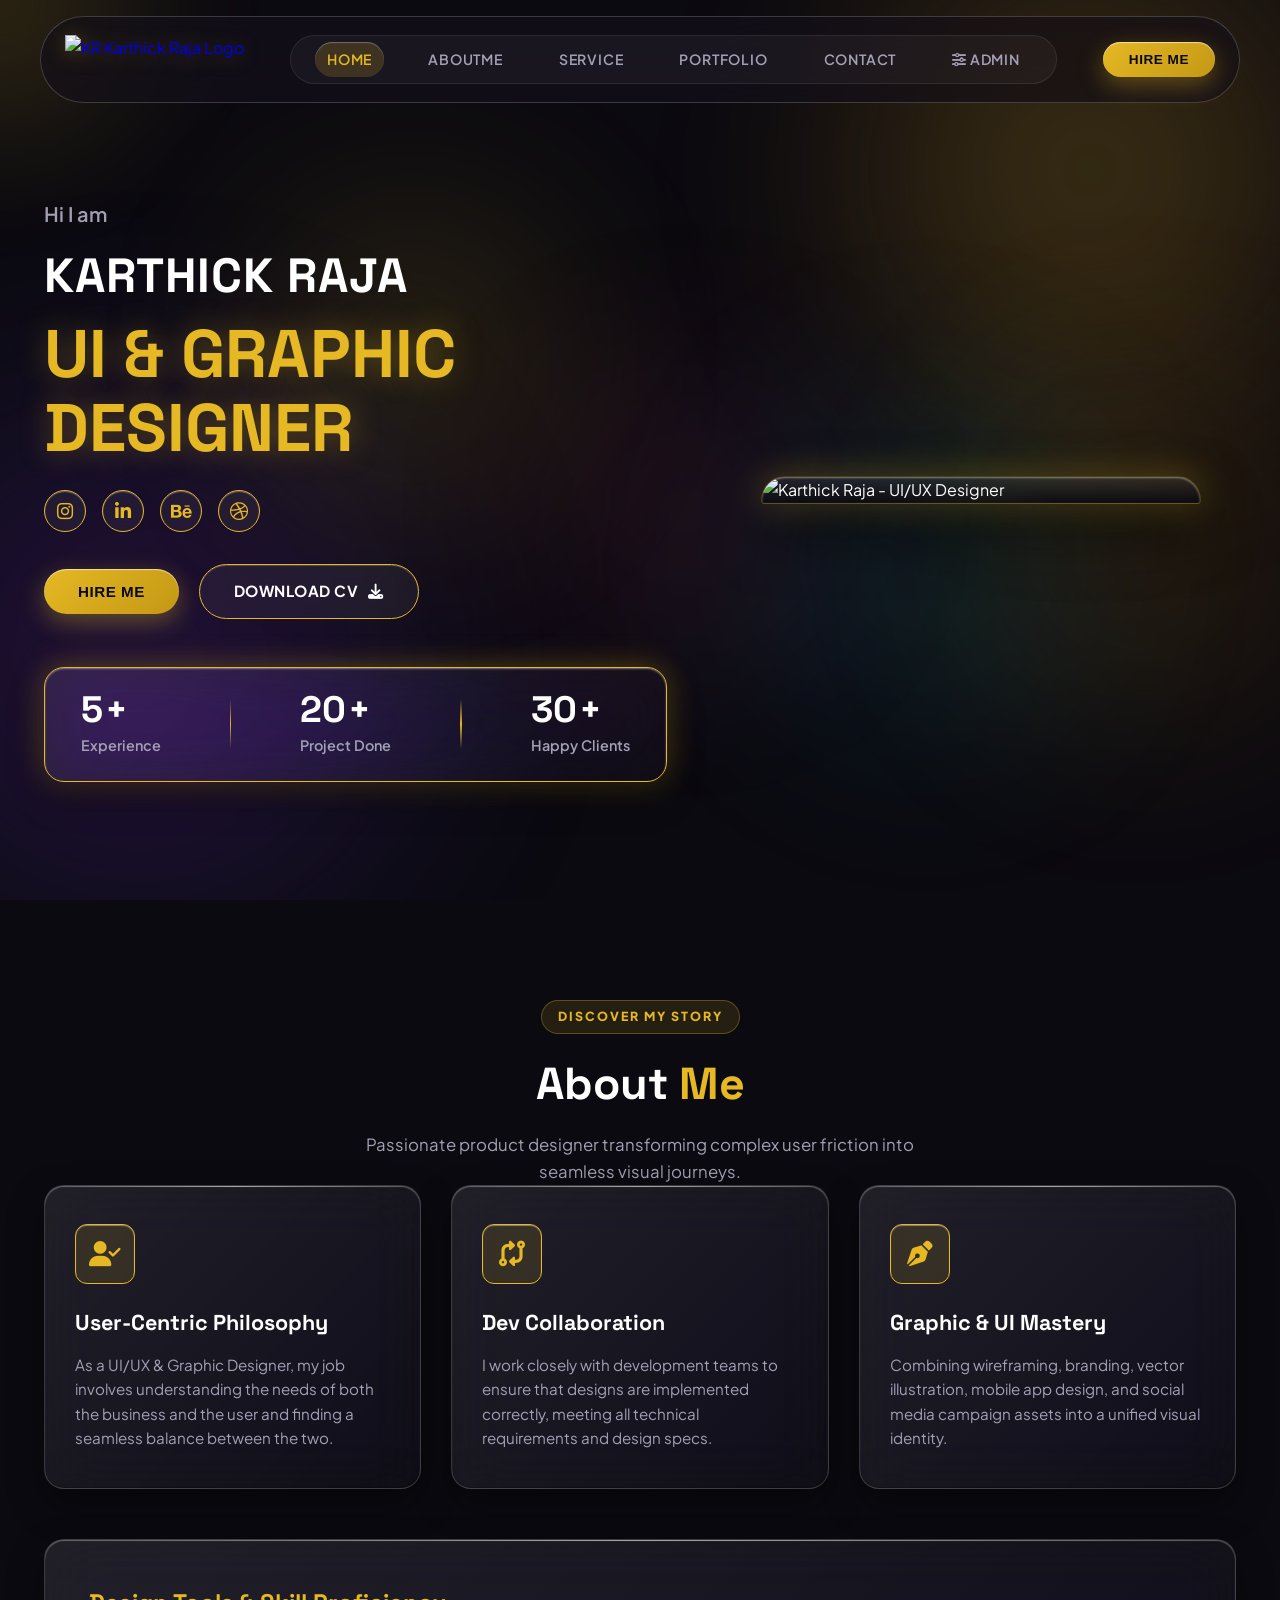
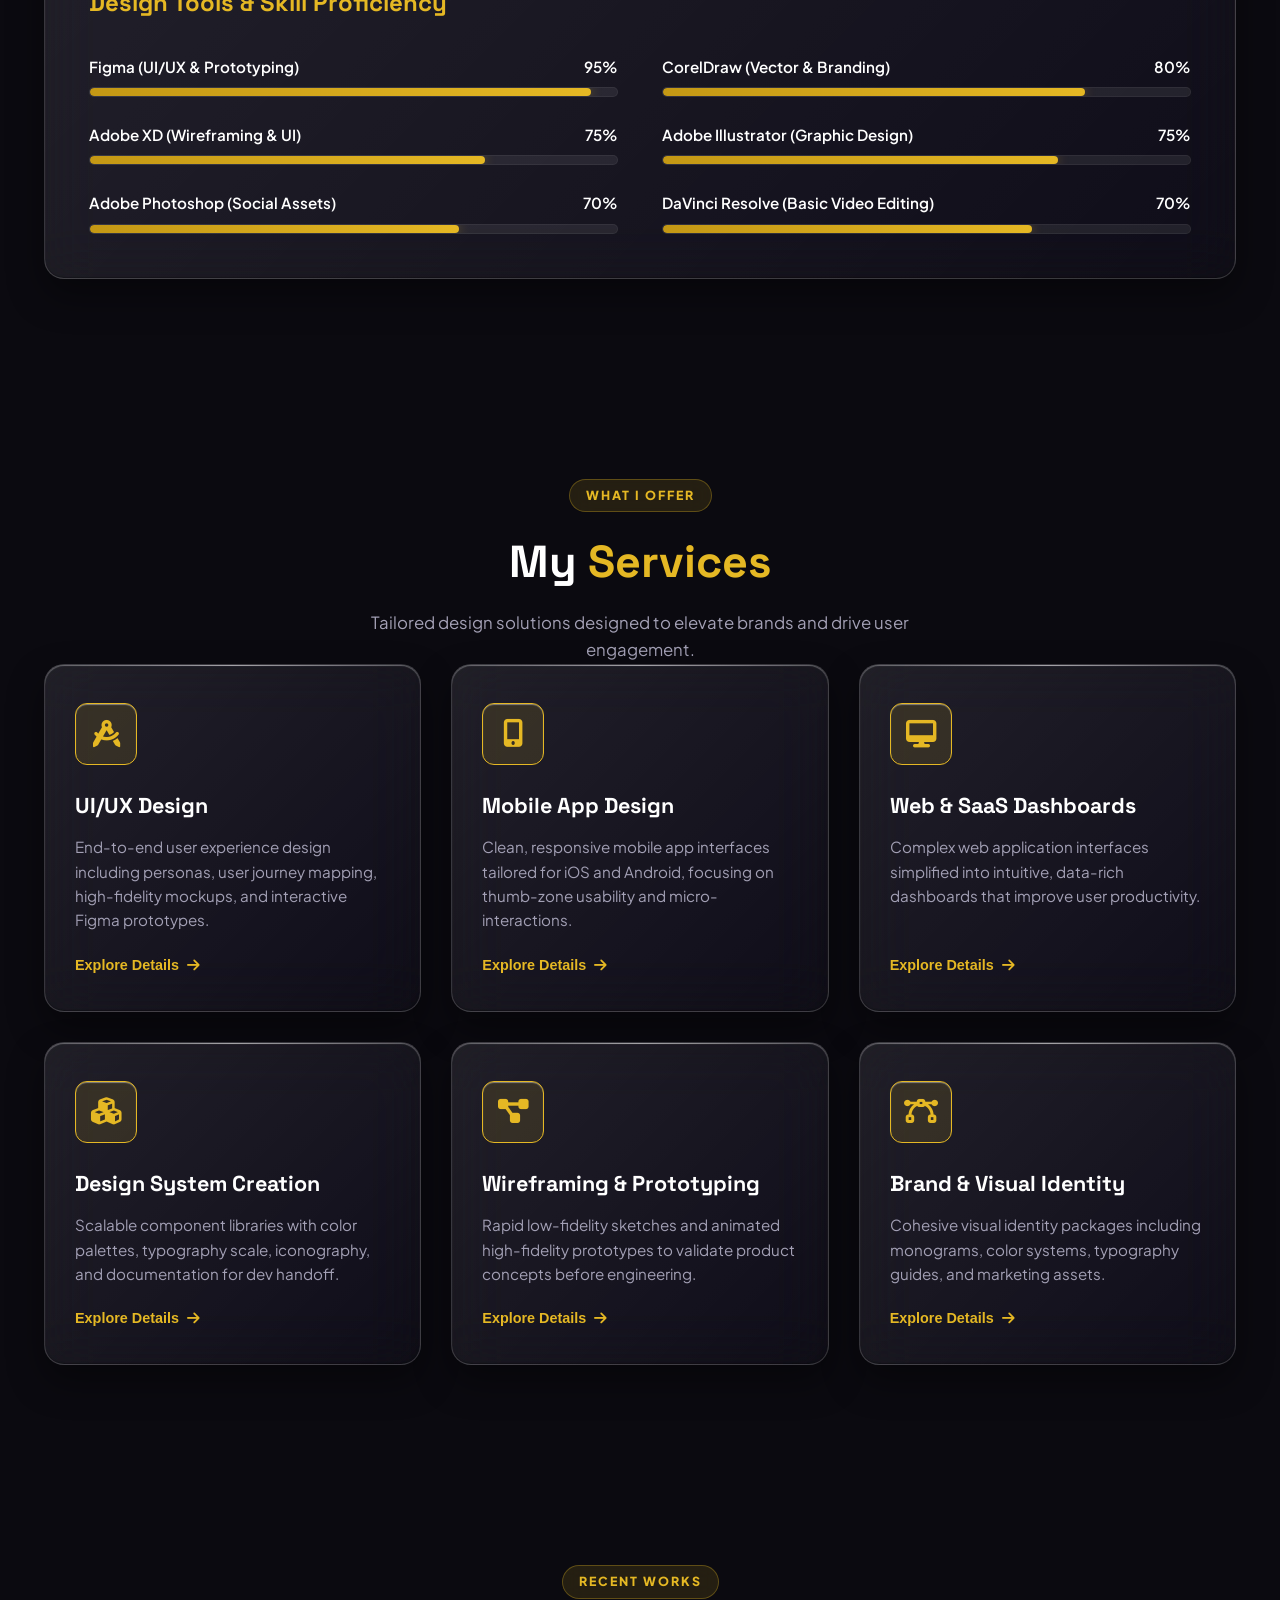
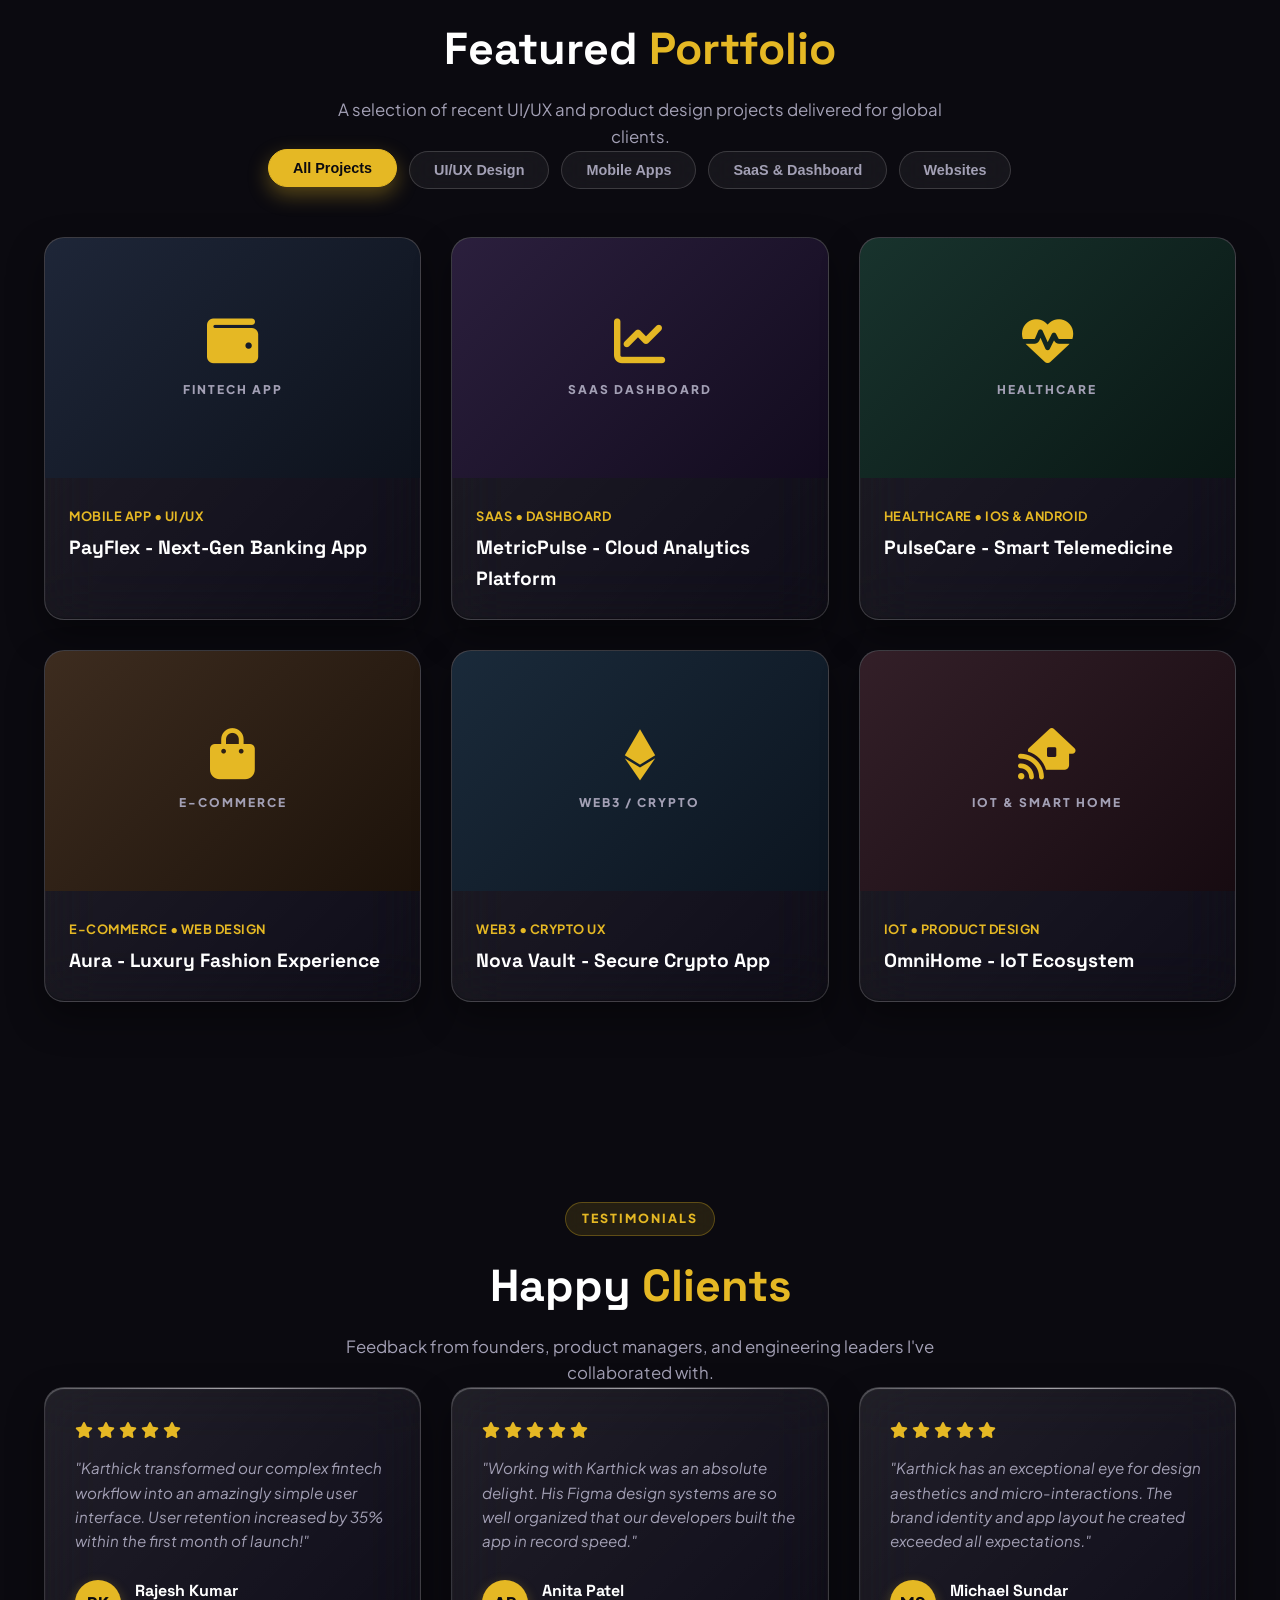
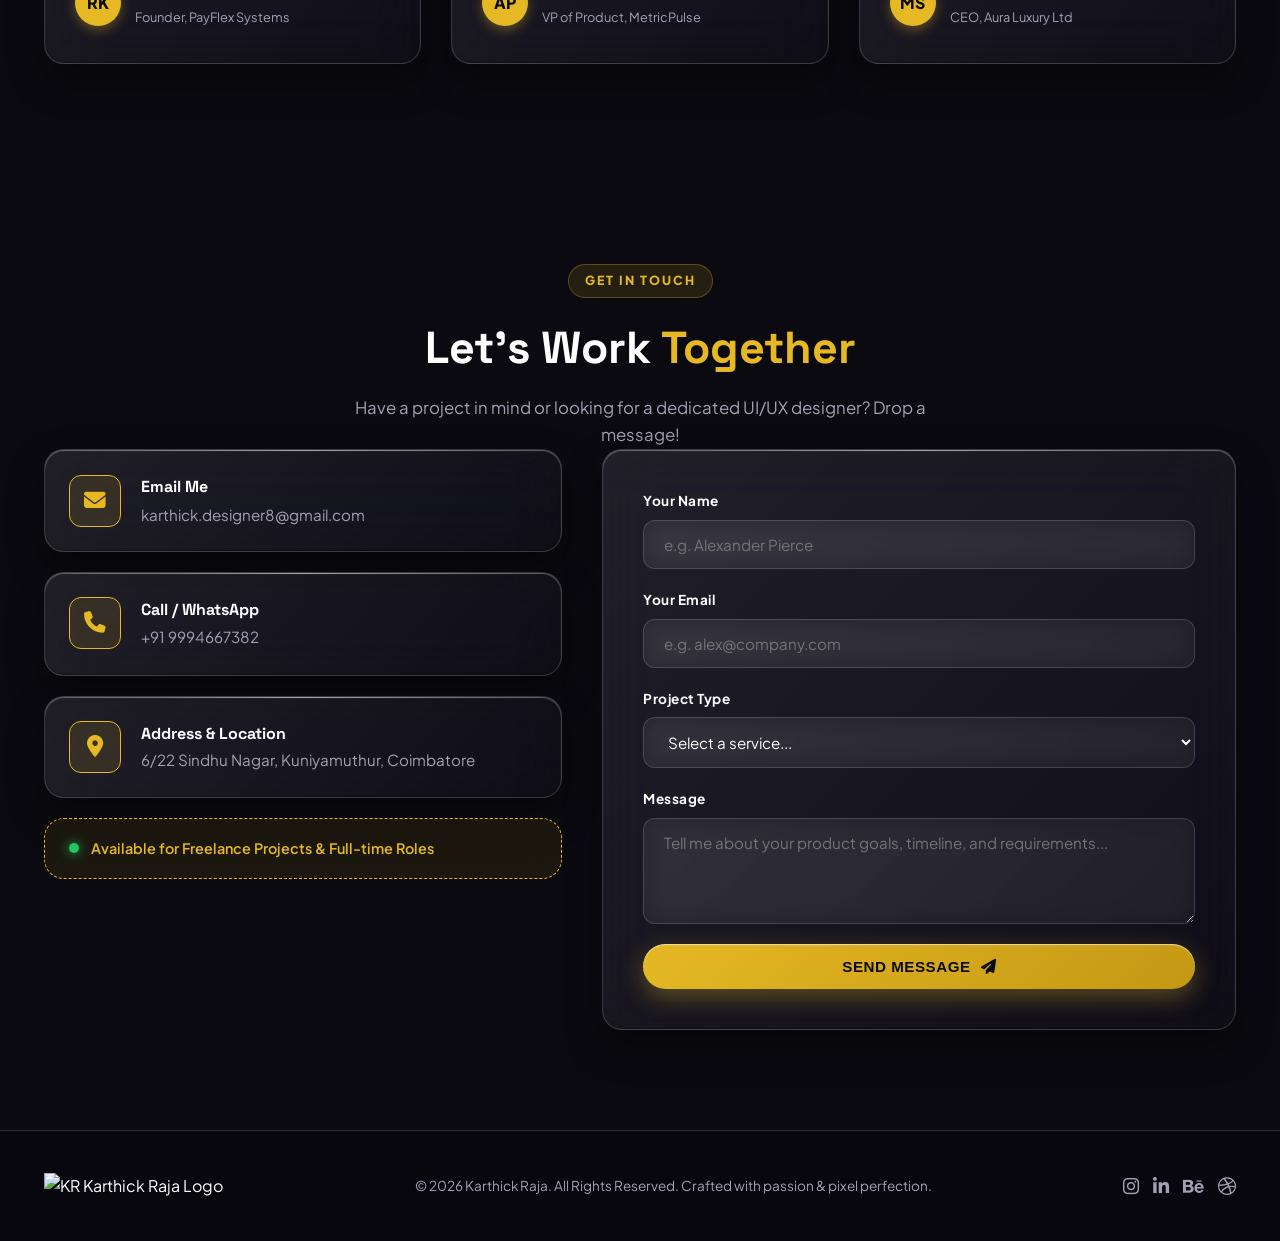
==== index.html @ 5e641eec "Add files via upload" ====
<!DOCTYPE html>
<html lang="en">
<head>
    <meta charset="UTF-8">
    <meta name="viewport" content="width=device-width, initial-scale=1.0">
    <title>Karthick Raja | UI/UX Designer & Product Creator</title>
    <meta name="description" content="Portfolio of Karthick Raja, a professional UI/UX Designer specializing in intuitive web apps, mobile applications, and design systems.">
    <meta name="keywords" content="Karthick Raja, UI/UX Designer, Product Designer, Portfolio, Mobile Apps, Web Design, Figma, User Research">
    
    <!-- Google Fonts -->
    <link rel="preconnect" href="https://fonts.googleapis.com">
    <link rel="preconnect" href="https://fonts.gstatic.com" crossorigin>
    <link href="https://fonts.googleapis.com/css2?family=Plus+Jakarta+Sans:wght@300;400;500;600;700;800&family=Space+Grotesk:wght@500;700&display=swap" rel="stylesheet">
    
    <!-- FontAwesome Icons -->
    <link rel="stylesheet" href="https://cdnjs.cloudflare.com/ajax/libs/font-awesome/6.5.1/css/all.min.css">
    
    <!-- Custom CSS -->
    <link rel="stylesheet" href="styles.css">
</head>
<body>

    <!-- Interactive Fluid Cursor Spotlight Glow -->
    <div class="liquid-cursor-glow" id="cursorGlow"></div>

    <!-- iOS Ultra-Fluid Background Liquid Mesh -->
    <div class="liquid-bg">
        <div class="liquid-blob blob-1"></div>
        <div class="liquid-blob blob-2"></div>
        <div class="liquid-blob blob-3"></div>
        <div class="liquid-blob blob-4"></div>
        <div class="liquid-blob blob-gold"></div>
        <div class="liquid-blob blob-gold-2"></div>
    </div>

    <!-- Header Navigation -->
    <header class="navbar" id="navbar">
        <div class="container nav-container">
            <!-- Brand Logo -->
            <a href="#home" class="brand-logo">
                <img src="assets/logo.png" alt="KR Karthick Raja Logo" class="brand-logo-img">
            </a>

            <!-- Navigation Links -->
            <nav class="nav-menu" id="nav-menu">
                <a href="#home" class="nav-link active">HOME</a>
                <a href="#about" class="nav-link">ABOUTME</a>
                <a href="#services" class="nav-link">SERVICE</a>
                <a href="#portfolio" class="nav-link">PORTFOLIO</a>
                <a href="#contact" class="nav-link">CONTACT</a>
                <a href="admin.html" class="nav-link text-gold"><i class="fa-solid fa-sliders"></i> ADMIN</a>
            </nav>

            <!-- Nav Action CTA -->
            <div class="nav-cta">
                <button class="btn btn-gold btn-header" onclick="openModal('hireModal')">HIRE ME</button>
                <button class="mobile-toggle" id="mobile-toggle" aria-label="Toggle Menu">
                    <i class="fa-solid fa-bars"></i>
                </button>
            </div>
        </div>
    </header>

    <!-- Hero Section -->
    <section class="hero-section" id="home">
        <div class="container hero-container">
            <!-- Hero Left Content -->
            <div class="hero-content">
                <span class="hero-greeting">Hi I am</span>
                <h1 class="hero-title">KARTHICK RAJA</h1>
                <h2 class="hero-subtitle">UI/UX Designer</h2>

                <!-- Social Icons -->
                <div class="social-links">
                    <a href="https://instagram.com" target="_blank" rel="noopener" aria-label="Instagram" class="social-icon">
                        <i class="fa-brands fa-instagram"></i>
                    </a>
                    <a href="https://linkedin.com" target="_blank" rel="noopener" aria-label="LinkedIn" class="social-icon">
                        <i class="fa-brands fa-linkedin-in"></i>
                    </a>
                    <a href="https://www.behance.net/skarthickr672d" target="_blank" rel="noopener" aria-label="Behance" class="social-icon">
                        <i class="fa-brands fa-behance"></i>
                    </a>
                    <a href="https://dribbble.com" target="_blank" rel="noopener" aria-label="Dribbble" class="social-icon">
                        <i class="fa-brands fa-dribbble"></i>
                    </a>
                </div>

                <!-- Hero Action Buttons -->
                <div class="hero-actions">
                    <button class="btn btn-gold" onclick="openModal('hireModal')">HIRE ME</button>
                    <a href="assets/Karthick_Raja_Resume.pdf" download="Karthick_Raja_Resume.pdf" class="btn btn-outline">DOWNLOAD CV <i class="fa-solid fa-download"></i></a>
                </div>

                <!-- Hero Stats Box -->
                <div class="stats-box">
                    <div class="stat-item">
                        <div class="stat-number-wrap">
                            <span class="stat-number" data-target="5">5</span>
                            <span class="stat-plus">+</span>
                        </div>
                        <span class="stat-label">Experience</span>
                    </div>
                    <div class="stat-divider"></div>
                    <div class="stat-item">
                        <div class="stat-number-wrap">
                            <span class="stat-number" data-target="20">20</span>
                            <span class="stat-plus">+</span>
                        </div>
                        <span class="stat-label">Project Done</span>
                    </div>
                    <div class="stat-divider"></div>
                    <div class="stat-item">
                        <div class="stat-number-wrap">
                            <span class="stat-number" data-target="30">30</span>
                            <span class="stat-plus">+</span>
                        </div>
                        <span class="stat-label">Happy Clients</span>
                    </div>
                </div>
            </div>

            <!-- Hero Right Image -->
            <div class="hero-image-wrapper">
                <div class="hero-portrait-card">
                    <div class="portrait-halo"></div>
                    <img src="assets/portrait.png" alt="Karthick Raja - UI/UX Designer" class="hero-portrait-img" id="hero-portrait">
                </div>
            </div>
        </div>
    </section>

    <!-- About Me Section -->
    <section class="section about-section" id="about">
        <div class="container">
            <div class="section-header text-center">
                <span class="section-badge">DISCOVER MY STORY</span>
                <h2 class="section-title">About <span class="text-gold">Me</span></h2>
                <p class="section-desc">Passionate product designer transforming complex user friction into seamless visual journeys.</p>
            </div>

            <div class="about-grid">
                <div class="about-card glass-card">
                    <div class="about-icon"><i class="fa-solid fa-user-check"></i></div>
                    <h3>User-Centric Philosophy</h3>
                    <p>As a UI/UX & Graphic Designer, my job involves understanding the needs of both the business and the user and finding a seamless balance between the two.</p>
                </div>

                <div class="about-card glass-card">
                    <div class="about-icon"><i class="fa-solid fa-code-compare"></i></div>
                    <h3>Dev Collaboration</h3>
                    <p>I work closely with development teams to ensure that designs are implemented correctly, meeting all technical requirements and design specs.</p>
                </div>

                <div class="about-card glass-card">
                    <div class="about-icon"><i class="fa-solid fa-pen-nib"></i></div>
                    <h3>Graphic & UI Mastery</h3>
                    <p>Combining wireframing, branding, vector illustration, mobile app design, and social media campaign assets into a unified visual identity.</p>
                </div>
            </div>

            <!-- Technical Skills Matrix -->
            <div class="skills-wrapper glass-card">
                <h3 class="skills-title">Design Tools & Skill Proficiency</h3>
                <div class="skills-grid">
                    <div class="skill-item">
                        <div class="skill-info">
                            <span>Figma (UI/UX & Prototyping)</span>
                            <span class="skill-percentage">95%</span>
                        </div>
                        <div class="skill-bar"><div class="skill-progress" style="width: 95%;"></div></div>
                    </div>
                    <div class="skill-item">
                        <div class="skill-info">
                            <span>CorelDraw (Vector & Branding)</span>
                            <span class="skill-percentage">80%</span>
                        </div>
                        <div class="skill-bar"><div class="skill-progress" style="width: 80%;"></div></div>
                    </div>
                    <div class="skill-item">
                        <div class="skill-info">
                            <span>Adobe XD (Wireframing & UI)</span>
                            <span class="skill-percentage">75%</span>
                        </div>
                        <div class="skill-bar"><div class="skill-progress" style="width: 75%;"></div></div>
                    </div>
                    <div class="skill-item">
                        <div class="skill-info">
                            <span>Adobe Illustrator (Graphic Design)</span>
                            <span class="skill-percentage">75%</span>
                        </div>
                        <div class="skill-bar"><div class="skill-progress" style="width: 75%;"></div></div>
                    </div>
                    <div class="skill-item">
                        <div class="skill-info">
                            <span>Adobe Photoshop (Social Assets)</span>
                            <span class="skill-percentage">70%</span>
                        </div>
                        <div class="skill-bar"><div class="skill-progress" style="width: 70%;"></div></div>
                    </div>
                    <div class="skill-item">
                        <div class="skill-info">
                            <span>DaVinci Resolve (Basic Video Editing)</span>
                            <span class="skill-percentage">70%</span>
                        </div>
                        <div class="skill-bar"><div class="skill-progress" style="width: 70%;"></div></div>
                    </div>
                </div>
            </div>
        </div>
    </section>

    <!-- Services Section -->
    <section class="section services-section" id="services">
        <div class="container">
            <div class="section-header text-center">
                <span class="section-badge">WHAT I OFFER</span>
                <h2 class="section-title">My <span class="text-gold">Services</span></h2>
                <p class="section-desc">Tailored design solutions designed to elevate brands and drive user engagement.</p>
            </div>

            <div class="services-grid">
                <!-- Service Item 1 -->
                <div class="service-card glass-card">
                    <div class="service-icon-box">
                        <i class="fa-solid fa-compass-drafting"></i>
                    </div>
                    <h3 class="service-card-title">UI/UX Design</h3>
                    <p class="service-card-desc">End-to-end user experience design including personas, user journey mapping, high-fidelity mockups, and interactive Figma prototypes.</p>
                    <button class="service-link" onclick="openServiceModal('UI/UX Design')">Explore Details <i class="fa-solid fa-arrow-right"></i></button>
                </div>

                <!-- Service Item 2 -->
                <div class="service-card glass-card">
                    <div class="service-icon-box">
                        <i class="fa-solid fa-mobile-screen-button"></i>
                    </div>
                    <h3 class="service-card-title">Mobile App Design</h3>
                    <p class="service-card-desc">Clean, responsive mobile app interfaces tailored for iOS and Android, focusing on thumb-zone usability and micro-interactions.</p>
                    <button class="service-link" onclick="openServiceModal('Mobile App Design')">Explore Details <i class="fa-solid fa-arrow-right"></i></button>
                </div>

                <!-- Service Item 3 -->
                <div class="service-card glass-card">
                    <div class="service-icon-box">
                        <i class="fa-solid fa-desktop"></i>
                    </div>
                    <h3 class="service-card-title">Web & SaaS Dashboards</h3>
                    <p class="service-card-desc">Complex web application interfaces simplified into intuitive, data-rich dashboards that improve user productivity.</p>
                    <button class="service-link" onclick="openServiceModal('Web & SaaS Dashboards')">Explore Details <i class="fa-solid fa-arrow-right"></i></button>
                </div>

                <!-- Service Item 4 -->
                <div class="service-card glass-card">
                    <div class="service-icon-box">
                        <i class="fa-solid fa-cubes"></i>
                    </div>
                    <h3 class="service-card-title">Design System Creation</h3>
                    <p class="service-card-desc">Scalable component libraries with color palettes, typography scale, iconography, and documentation for dev handoff.</p>
                    <button class="service-link" onclick="openServiceModal('Design Systems')">Explore Details <i class="fa-solid fa-arrow-right"></i></button>
                </div>

                <!-- Service Item 5 -->
                <div class="service-card glass-card">
                    <div class="service-icon-box">
                        <i class="fa-solid fa-diagram-project"></i>
                    </div>
                    <h3 class="service-card-title">Wireframing & Prototyping</h3>
                    <p class="service-card-desc">Rapid low-fidelity sketches and animated high-fidelity prototypes to validate product concepts before engineering.</p>
                    <button class="service-link" onclick="openServiceModal('Wireframing & Prototyping')">Explore Details <i class="fa-solid fa-arrow-right"></i></button>
                </div>

                <!-- Service Item 6 -->
                <div class="service-card glass-card">
                    <div class="service-icon-box">
                        <i class="fa-solid fa-bezier-curve"></i>
                    </div>
                    <h3 class="service-card-title">Brand & Visual Identity</h3>
                    <p class="service-card-desc">Cohesive visual identity packages including monograms, color systems, typography guides, and marketing assets.</p>
                    <button class="service-link" onclick="openServiceModal('Brand Identity')">Explore Details <i class="fa-solid fa-arrow-right"></i></button>
                </div>
            </div>
        </div>
    </section>

    <!-- Portfolio Section -->
    <section class="section portfolio-section" id="portfolio">
        <div class="container">
            <div class="section-header text-center">
                <span class="section-badge">RECENT WORKS</span>
                <h2 class="section-title">Featured <span class="text-gold">Portfolio</span></h2>
                <p class="section-desc">A selection of recent UI/UX and product design projects delivered for global clients.</p>
            </div>

            <!-- Filter Buttons -->
            <div class="portfolio-filter">
                <button class="filter-btn active" data-filter="all">All Projects</button>
                <button class="filter-btn" data-filter="uiux">UI/UX Design</button>
                <button class="filter-btn" data-filter="mobile">Mobile Apps</button>
                <button class="filter-btn" data-filter="saas">SaaS & Dashboard</button>
                <button class="filter-btn" data-filter="web">Websites</button>
            </div>

            <!-- Portfolio Grid -->
            <div class="portfolio-grid">
                <!-- Project 1 -->
                <div class="portfolio-card glass-card" data-category="mobile uiux">
                    <div class="project-img-wrapper">
                        <div class="project-dummy-img img-fintech">
                            <i class="fa-solid fa-wallet project-icon"></i>
                            <span class="project-tag">FINTECH APP</span>
                        </div>
                        <div class="project-overlay">
                            <button class="project-btn" onclick="openProjectModal('PayFlex Mobile Wallet', 'FinTech UI/UX App', 'Complete redesign of a digital wallet app enhancing transaction speeds by 40% with biometrics and smart expense analytics.')">
                                View Case Study <i class="fa-solid fa-arrow-up-right-from-square"></i>
                            </button>
                        </div>
                    </div>
                    <div class="project-info">
                        <span class="project-category">Mobile App • UI/UX</span>
                        <h3 class="project-title">PayFlex - Next-Gen Banking App</h3>
                    </div>
                </div>

                <!-- Project 2 -->
                <div class="portfolio-card glass-card" data-category="saas web">
                    <div class="project-img-wrapper">
                        <div class="project-dummy-img img-saas">
                            <i class="fa-solid fa-chart-line project-icon"></i>
                            <span class="project-tag">SAAS DASHBOARD</span>
                        </div>
                        <div class="project-overlay">
                            <button class="project-btn" onclick="openProjectModal('Metric Pulse Dashboard', 'Enterprise SaaS Web App', 'Real-time analytics dashboard for data engineers with dark mode visualization components and custom widget builder.')">
                                View Case Study <i class="fa-solid fa-arrow-up-right-from-square"></i>
                            </button>
                        </div>
                    </div>
                    <div class="project-info">
                        <span class="project-category">SaaS • Dashboard</span>
                        <h3 class="project-title">MetricPulse - Cloud Analytics Platform</h3>
                    </div>
                </div>

                <!-- Project 3 -->
                <div class="portfolio-card glass-card" data-category="uiux mobile">
                    <div class="project-img-wrapper">
                        <div class="project-dummy-img img-health">
                            <i class="fa-solid fa-heart-pulse project-icon"></i>
                            <span class="project-tag">HEALTHCARE</span>
                        </div>
                        <div class="project-overlay">
                            <button class="project-btn" onclick="openProjectModal('PulseCare Telehealth', 'Healthcare Mobile UI/UX', 'Patient consultation app enabling seamless video appointments, prescription tracking, and AI triage assistance.')">
                                View Case Study <i class="fa-solid fa-arrow-up-right-from-square"></i>
                            </button>
                        </div>
                    </div>
                    <div class="project-info">
                        <span class="project-category">Healthcare • iOS & Android</span>
                        <h3 class="project-title">PulseCare - Smart Telemedicine</h3>
                    </div>
                </div>

                <!-- Project 4 -->
                <div class="portfolio-card glass-card" data-category="web uiux">
                    <div class="project-img-wrapper">
                        <div class="project-dummy-img img-ecommerce">
                            <i class="fa-solid fa-bag-shopping project-icon"></i>
                            <span class="project-tag">E-COMMERCE</span>
                        </div>
                        <div class="project-overlay">
                            <button class="project-btn" onclick="openProjectModal('Aura Luxury Apparel', 'E-Commerce Website Design', 'High-end apparel website with 3D product previews, instant checkout flow, and fluid micro-animations.')">
                                View Case Study <i class="fa-solid fa-arrow-up-right-from-square"></i>
                            </button>
                        </div>
                    </div>
                    <div class="project-info">
                        <span class="project-category">E-Commerce • Web Design</span>
                        <h3 class="project-title">Aura - Luxury Fashion Experience</h3>
                    </div>
                </div>

                <!-- Project 5 -->
                <div class="portfolio-card glass-card" data-category="saas mobile">
                    <div class="project-img-wrapper">
                        <div class="project-dummy-img img-crypto">
                            <i class="fa-brands fa-ethereum project-icon"></i>
                            <span class="project-tag">WEB3 / CRYPTO</span>
                        </div>
                        <div class="project-overlay">
                            <button class="project-btn" onclick="openProjectModal('Nova Vault Crypto Wallet', 'Web3 & Crypto UI', 'Non-custodial Web3 crypto wallet design emphasizing security key onboarding and multi-chain asset swapping.')">
                                View Case Study <i class="fa-solid fa-arrow-up-right-from-square"></i>
                            </button>
                        </div>
                    </div>
                    <div class="project-info">
                        <span class="project-category">Web3 • Crypto UX</span>
                        <h3 class="project-title">Nova Vault - Secure Crypto App</h3>
                    </div>
                </div>

                <!-- Project 6 -->
                <div class="portfolio-card glass-card" data-category="mobile saas">
                    <div class="project-img-wrapper">
                        <div class="project-dummy-img img-smart">
                            <i class="fa-solid fa-house-signal project-icon"></i>
                            <span class="project-tag">IOT & SMART HOME</span>
                        </div>
                        <div class="project-overlay">
                            <button class="project-btn" onclick="openProjectModal('OmniHome IoT Controller', 'Smart Home UI/UX', 'Unified mobile dashboard controlling smart lights, security cameras, energy consumption, and automation routines.')">
                                View Case Study <i class="fa-solid fa-arrow-up-right-from-square"></i>
                            </button>
                        </div>
                    </div>
                    <div class="project-info">
                        <span class="project-category">IoT • Product Design</span>
                        <h3 class="project-title">OmniHome - IoT Ecosystem</h3>
                    </div>
                </div>
            </div>
        </div>
    </section>

    <!-- Testimonials Section -->
    <section class="section testimonials-section">
        <div class="container">
            <div class="section-header text-center">
                <span class="section-badge">TESTIMONIALS</span>
                <h2 class="section-title">Happy <span class="text-gold">Clients</span></h2>
                <p class="section-desc">Feedback from founders, product managers, and engineering leaders I've collaborated with.</p>
            </div>

            <div class="testimonials-grid">
                <div class="testimonial-card glass-card">
                    <div class="stars">
                        <i class="fa-solid fa-star"></i><i class="fa-solid fa-star"></i><i class="fa-solid fa-star"></i><i class="fa-solid fa-star"></i><i class="fa-solid fa-star"></i>
                    </div>
                    <p class="testimonial-text">"Karthick transformed our complex fintech workflow into an amazingly simple user interface. User retention increased by 35% within the first month of launch!"</p>
                    <div class="client-info">
                        <div class="client-avatar">RK</div>
                        <div>
                            <h4 class="client-name">Rajesh Kumar</h4>
                            <span class="client-role">Founder, PayFlex Systems</span>
                        </div>
                    </div>
                </div>

                <div class="testimonial-card glass-card">
                    <div class="stars">
                        <i class="fa-solid fa-star"></i><i class="fa-solid fa-star"></i><i class="fa-solid fa-star"></i><i class="fa-solid fa-star"></i><i class="fa-solid fa-star"></i>
                    </div>
                    <p class="testimonial-text">"Working with Karthick was an absolute delight. His Figma design systems are so well organized that our developers built the app in record speed."</p>
                    <div class="client-info">
                        <div class="client-avatar">AP</div>
                        <div>
                            <h4 class="client-name">Anita Patel</h4>
                            <span class="client-role">VP of Product, MetricPulse</span>
                        </div>
                    </div>
                </div>

                <div class="testimonial-card glass-card">
                    <div class="stars">
                        <i class="fa-solid fa-star"></i><i class="fa-solid fa-star"></i><i class="fa-solid fa-star"></i><i class="fa-solid fa-star"></i><i class="fa-solid fa-star"></i>
                    </div>
                    <p class="testimonial-text">"Karthick has an exceptional eye for design aesthetics and micro-interactions. The brand identity and app layout he created exceeded all expectations."</p>
                    <div class="client-info">
                        <div class="client-avatar">MS</div>
                        <div>
                            <h4 class="client-name">Michael Sundar</h4>
                            <span class="client-role">CEO, Aura Luxury Ltd</span>
                        </div>
                    </div>
                </div>
            </div>
        </div>
    </section>

    <!-- Contact Section -->
    <section class="section contact-section" id="contact">
        <div class="container">
            <div class="section-header text-center">
                <span class="section-badge">GET IN TOUCH</span>
                <h2 class="section-title">Let's Work <span class="text-gold">Together</span></h2>
                <p class="section-desc">Have a project in mind or looking for a dedicated UI/UX designer? Drop a message!</p>
            </div>

            <div class="contact-wrapper">
                <!-- Contact Info Cards -->
                <div class="contact-info">
                    <div class="info-card glass-card">
                        <div class="info-icon"><i class="fa-solid fa-envelope"></i></div>
                        <div>
                            <h4>Email Me</h4>
                            <a href="mailto:karthick.designer8@gmail.com">karthick.designer8@gmail.com</a>
                        </div>
                    </div>

                    <div class="info-card glass-card">
                        <div class="info-icon"><i class="fa-solid fa-phone"></i></div>
                        <div>
                            <h4>Call / WhatsApp</h4>
                            <a href="tel:+919994667382">+91 9994667382</a>
                        </div>
                    </div>

                    <div class="info-card glass-card">
                        <div class="info-icon"><i class="fa-solid fa-location-dot"></i></div>
                        <div>
                            <h4>Address & Location</h4>
                            <p>6/22 Sindhu Nagar, Kuniyamuthur, Coimbatore</p>
                        </div>
                    </div>

                    <div class="availability-badge">
                        <span class="status-dot"></span>
                        <span>Available for Freelance Projects & Full-time Roles</span>
                    </div>
                </div>

                <!-- Contact Form -->
                <form class="contact-form glass-card" id="contactForm" onsubmit="handleContactSubmit(event)">
                    <div class="form-group">
                        <label for="name">Your Name</label>
                        <input type="text" id="name" required placeholder="e.g. Alexander Pierce">
                    </div>
                    <div class="form-group">
                        <label for="email">Your Email</label>
                        <input type="email" id="email" required placeholder="e.g. alex@company.com">
                    </div>
                    <div class="form-group">
                        <label for="subject">Project Type</label>
                        <select id="subject" required class="form-select">
                            <option value="">Select a service...</option>
                            <option value="UI/UX Design">UI/UX Design</option>
                            <option value="Mobile App Design">Mobile App Design</option>
                            <option value="Web App / Dashboard">Web App / Dashboard</option>
                            <option value="Design System">Design System</option>
                            <option value="Consultation">Consultation & Audit</option>
                        </select>
                    </div>
                    <div class="form-group">
                        <label for="message">Message</label>
                        <textarea id="message" rows="4" required placeholder="Tell me about your product goals, timeline, and requirements..."></textarea>
                    </div>
                    <button type="submit" class="btn btn-gold btn-full">
                        Send Message <i class="fa-solid fa-paper-plane"></i>
                    </button>
                    <div id="formAlert" class="form-alert"></div>
                </form>
            </div>
        </div>
    </section>

    <!-- Footer -->
    <footer class="footer">
        <div class="container footer-container">
            <div class="footer-logo">
                <img src="assets/logo.png" alt="KR Karthick Raja Logo" class="footer-logo-img">
            </div>
            <p class="footer-copy">© 2026 Karthick Raja. All Rights Reserved. Crafted with passion & pixel perfection.</p>
            <div class="footer-socials">
                <a href="https://instagram.com" target="_blank" rel="noopener"><i class="fa-brands fa-instagram"></i></a>
                <a href="https://linkedin.com" target="_blank" rel="noopener"><i class="fa-brands fa-linkedin-in"></i></a>
                <a href="https://behance.net" target="_blank" rel="noopener"><i class="fa-brands fa-behance"></i></a>
                <a href="https://dribbble.com" target="_blank" rel="noopener"><i class="fa-brands fa-dribbble"></i></a>
            </div>
        </div>
    </footer>

    <!-- Universal Modal Backdrops -->
    <div class="modal-overlay" id="modalOverlay" onclick="closeAllModals()">
        <!-- Hire Me Modal -->
        <div class="modal-card glass-card" id="hireModal" onclick="event.stopPropagation()">
            <div class="ios-modal-handle"></div>
            <button class="modal-close" onclick="closeAllModals()"><i class="fa-solid fa-xmark"></i></button>
            <div class="modal-header">
                <span class="section-badge">START A PROJECT</span>
                <h3>Hire Karthick Raja</h3>
                <p>Let's collaborate and turn your idea into a world-class digital product.</p>
            </div>
            <form onsubmit="handleHireSubmit(event)" class="modal-form">
                <div class="form-group">
                    <label>Full Name</label>
                    <input type="text" required placeholder="Your Name">
                </div>
                <div class="form-group">
                    <label>Work Email</label>
                    <input type="email" required placeholder="name@company.com">
                </div>
                <div class="form-group">
                    <label>Estimated Budget</label>
                    <select class="form-select">
                        <option>$1,000 - $3,000</option>
                        <option>$3,000 - $7,000</option>
                        <option>$7,000 - $15,000+</option>
                    </select>
                </div>
                <button type="submit" class="btn btn-gold btn-full">Submit Hiring Request <i class="fa-solid fa-arrow-right"></i></button>
            </form>
        </div>

        <!-- Download CV Modal -->
        <div class="modal-card glass-card cv-modal-card" id="cvModal" onclick="event.stopPropagation()">
            <div class="ios-modal-handle"></div>
            <button class="modal-close" onclick="closeAllModals()"><i class="fa-solid fa-xmark"></i></button>
            <div class="modal-header">
                <span class="section-badge">OFFICIAL CURRICULUM VITAE</span>
                <h3>Karthick Raja</h3>
                <p class="text-gold" style="font-weight:700;">UI & GRAPHIC DESIGNER</p>
                <div style="font-size:0.85rem; color:var(--text-muted); margin-top:8px; display:flex; flex-wrap:wrap; gap:12px;">
                    <span><i class="fa-solid fa-phone text-gold"></i> +91 9994667382</span>
                    <span><i class="fa-solid fa-envelope text-gold"></i> karthick.designer8@gmail.com</span>
                    <span><i class="fa-solid fa-location-dot text-gold"></i> Coimbatore</span>
                </div>
            </div>

            <div class="cv-body" style="max-height: 65vh; overflow-y: auto; padding-right: 8px;">
                <!-- Profile Info -->
                <div class="cv-section" style="background: rgba(255,255,255,0.03); padding: 16px; border-radius: 12px; border-left: 3px solid var(--gold-primary);">
                    <h4 style="margin-bottom:6px;"><i class="fa-solid fa-user text-gold"></i> Profile Summary</h4>
                    <p style="font-size:0.88rem; color:var(--text-muted); line-height:1.6;">
                        UX designers are responsible for the overall user experience of a website or app. As a UI/UX designer, my job involves understanding the needs of both the business and the user and finding a balance between the two. I work closely with development teams to ensure designs are implemented correctly and meet technical requirements.
                    </p>
                </div>

                <!-- Work Experience -->
                <div class="cv-section">
                    <h4 style="font-size: 1.1rem; color: #fff; margin-bottom: 12px;"><i class="fa-solid fa-briefcase text-gold"></i> Work Experience</h4>
                    
                    <div style="display: flex; flex-direction: column; gap: 16px;">
                        <!-- Company 1 -->
                        <div style="background: rgba(255,255,255,0.02); padding: 14px; border-radius: 10px; border: 1px solid rgba(255,255,255,0.06);">
                            <div style="display:flex; justify-content:space-between; align-items:center;">
                                <strong style="color:var(--gold-primary); font-size:0.95rem;">PORTIQO - UI / GRAPHIC DESIGNER</strong>
                                <span style="font-size:0.8rem; background:rgba(229,184,36,0.15); color:var(--gold-primary); padding:2px 8px; border-radius:12px;">2023 - Present</span>
                            </div>
                            <span style="font-size:0.8rem; color:var(--text-muted); font-style:italic;">Location: Chennai</span>
                            <p style="font-size:0.88rem; color:var(--text-muted); margin-top:6px;">
                                HTML, CSS, SQL, Website design, Social media post design, Hoardings, Web Banners, Social media Campaign design, Illustration, Basic video editing.
                            </p>
                        </div>

                        <!-- Company 2 -->
                        <div style="background: rgba(255,255,255,0.02); padding: 14px; border-radius: 10px; border: 1px solid rgba(255,255,255,0.06);">
                            <div style="display:flex; justify-content:space-between; align-items:center;">
                                <strong style="color:var(--gold-primary); font-size:0.95rem;">CLOCK WORK - UI / GRAPHIC DESIGNER</strong>
                                <span style="font-size:0.8rem; background:rgba(255,255,255,0.08); color:var(--text-muted); padding:2px 8px; border-radius:12px;">2018 - 2019</span>
                            </div>
                            <span style="font-size:0.8rem; color:var(--text-muted); font-style:italic;">Location: Bangalore</span>
                            <p style="font-size:0.88rem; color:var(--text-muted); margin-top:6px;">
                                <strong>Faasos Project:</strong> Executed creation & deployment of highly functional UI screens, corporate brochures, flyers, web design, mobile app screens, illustrations, and social media assets.
                            </p>
                        </div>

                        <!-- Company 3 -->
                        <div style="background: rgba(255,255,255,0.02); padding: 14px; border-radius: 10px; border: 1px solid rgba(255,255,255,0.06);">
                            <div style="display:flex; justify-content:space-between; align-items:center;">
                                <strong style="color:var(--gold-primary); font-size:0.95rem;">EGAISOFT - UI / GRAPHIC DESIGNER</strong>
                                <span style="font-size:0.8rem; background:rgba(255,255,255,0.08); color:var(--text-muted); padding:2px 8px; border-radius:12px;">2017 - 2018</span>
                            </div>
                            <span style="font-size:0.8rem; color:var(--text-muted); font-style:italic;">Location: Bangalore</span>
                            <ul style="font-size:0.85rem; color:var(--text-muted); margin-top:6px; padding-left:16px;">
                                <li><strong>Emoy:</strong> Ceremonial gift tradition management application.</li>
                                <li><strong>Echit:</strong> Chit fund savings & borrowing funding platform.</li>
                                <li><strong>Epra:</strong> In-house mechanical part rejection analysis & monthly reporting suite.</li>
                            </ul>
                        </div>
                    </div>
                </div>

                <!-- Education -->
                <div class="cv-section">
                    <h4 style="font-size: 1.1rem; color: #fff; margin-bottom: 10px;"><i class="fa-solid fa-graduation-cap text-gold"></i> Education</h4>
                    <div style="display:flex; flex-direction:column; gap:10px;">
                        <div style="background:rgba(255,255,255,0.02); padding:12px; border-radius:8px;">
                            <strong style="color:#fff; font-size:0.9rem;">KARPAGAM INSTITUTE OF TECHNOLOGY</strong> (2012 - 2015)
                            <p style="font-size:0.85rem; color:var(--gold-primary); margin:0;">B.E Computer Science Engineering</p>
                        </div>
                        <div style="background:rgba(255,255,255,0.02); padding:12px; border-radius:8px;">
                            <strong style="color:#fff; font-size:0.9rem;">KARPAGAM POLYTECHNIC COLLEGE</strong> (2008 - 2011)
                            <p style="font-size:0.85rem; color:var(--gold-primary); margin:0;">Diploma Computer Science Engineering</p>
                        </div>
                    </div>
                </div>

                <!-- Personal Skills & Languages -->
                <div class="cv-section" style="display:grid; grid-template-columns:1fr 1fr; gap:12px;">
                    <div style="background:rgba(255,255,255,0.02); padding:12px; border-radius:8px;">
                        <h5 style="color:var(--gold-primary); font-size:0.85rem; margin-bottom:4px;">PERSONAL SKILLS</h5>
                        <p style="font-size:0.8rem; color:var(--text-muted); margin:0;">HTML, CSS, SQL, Wireframing, Web Design, Mobile App Design, Prototype, Illustration, Branding Design.</p>
                    </div>
                    <div style="background:rgba(255,255,255,0.02); padding:12px; border-radius:8px;">
                        <h5 style="color:var(--gold-primary); font-size:0.85rem; margin-bottom:4px;">LANGUAGES</h5>
                        <p style="font-size:0.8rem; color:var(--text-muted); margin:0;">English, Tamil</p>
                    </div>
                </div>
            </div>

            <div class="cv-actions" style="display:flex; gap:12px; margin-top:20px;">
                <a href="assets/Karthick_Raja_Resume.pdf" download="Karthick_Raja_Resume.pdf" class="btn btn-gold btn-full"><i class="fa-solid fa-file-pdf"></i> Download Official Resume PDF</a>
            </div>
        </div>

        <!-- Generic Info / Project Detail Modal -->
        <div class="modal-card glass-card info-modal-card" id="infoModal" onclick="event.stopPropagation()">
            <button class="modal-close" onclick="closeAllModals()"><i class="fa-solid fa-xmark"></i></button>
            <div id="infoModalContent">
                <!-- Dynamically populated -->
            </div>
        </div>
    </div>

    <!-- Custom JavaScript -->
    <script src="script.js"></script>
</body>
</html>
---- styles.css ----
/* ==========================================================================
   KARTHICK RAJA PORTFOLIO - IOS LIQUID GLASS UI DESIGN SYSTEM
   ========================================================================== */

:root {
    --bg-dark: #0b0a10;
    
    /* Liquid Glass Materials */
    --liquid-glass-bg: linear-gradient(135deg, rgba(255, 255, 255, 0.09) 0%, rgba(255, 255, 255, 0.02) 100%);
    --liquid-glass-hover: linear-gradient(135deg, rgba(255, 255, 255, 0.14) 0%, rgba(255, 255, 255, 0.04) 100%);
    --navbar-glass: rgba(18, 16, 26, 0.72);
    
    --gold-primary: #E5B824;
    --gold-hover: #F8CB35;
    --gold-dark: #C49814;
    --gold-glow: rgba(229, 184, 36, 0.35);
    --gold-specular: rgba(255, 226, 120, 0.6);
    
    --text-main: #FFFFFF;
    --text-muted: #A3A0B5;
    --text-dark: #0B0A0F;
    
    --glass-border: 1px solid rgba(255, 255, 255, 0.16);
    --glass-border-gold: 1px solid rgba(229, 184, 36, 0.45);
    
    --font-heading: 'Space Grotesk', 'Plus Jakarta Sans', -apple-system, BlinkMacSystemFont, sans-serif;
    --font-body: 'Plus Jakarta Sans', -apple-system, BlinkMacSystemFont, sans-serif;
    
    --radius-sm: 12px;
    --radius-md: 20px;
    --radius-lg: 32px;
    --radius-pill: 9999px;
    
    --spring-transition: all 0.4s cubic-bezier(0.175, 0.885, 0.32, 1.275);
    --smooth-transition: all 0.3s ease;
}

/* Reset & Base Styles */
*, *::before, *::after {
    box-sizing: border-box;
    margin: 0;
    padding: 0;
}

html {
    scroll-behavior: smooth;
    font-size: 16px;
}

body {
    background-color: var(--bg-dark);
    color: var(--text-main);
    font-family: var(--font-body);
    line-height: 1.6;
    overflow-x: hidden;
    position: relative;
    -webkit-font-smoothing: antialiased;
}

.container {
    width: 100%;
    max-width: 1240px;
    margin: 0 auto;
    padding: 0 24px;
}

/* ==========================================================================
   IOS ULTRA-FLUID LIQUID GLASS BACKGROUND BLOBS & CURSOR SPOTLIGHT
   ========================================================================== */
.liquid-cursor-glow {
    position: fixed;
    top: 0;
    left: 0;
    width: 480px;
    height: 480px;
    margin-top: -240px;
    margin-left: -240px;
    background: radial-gradient(circle, rgba(229, 184, 36, 0.24) 0%, rgba(229, 184, 36, 0.06) 40%, rgba(0, 0, 0, 0) 70%);
    border-radius: 50%;
    pointer-events: none;
    z-index: 0;
    filter: blur(55px);
    transition: transform 0.12s cubic-bezier(0.2, 0.8, 0.2, 1);
    opacity: 0.9;
}

.liquid-bg {
    position: fixed;
    inset: 0;
    z-index: -1;
    overflow: hidden;
    pointer-events: none;
}

.liquid-blob {
    position: absolute;
    border-radius: 50%;
    filter: blur(95px);
    opacity: 0.75;
    will-change: transform, border-radius;
}

.blob-1 {
    width: 580px;
    height: 580px;
    top: -120px;
    right: -100px;
    background: radial-gradient(circle, rgba(229, 184, 36, 0.35) 0%, rgba(180, 100, 10, 0.12) 70%);
    animation: liquidFluid 16s ease-in-out infinite alternate;
}

.blob-2 {
    width: 680px;
    height: 680px;
    bottom: -100px;
    left: -200px;
    background: radial-gradient(circle, rgba(147, 51, 234, 0.28) 0%, rgba(79, 70, 229, 0.08) 70%);
    animation: liquidFluid 20s ease-in-out infinite alternate;
    animation-delay: -4s;
}

.blob-3 {
    width: 500px;
    height: 500px;
    top: 35%;
    right: 8%;
    background: radial-gradient(circle, rgba(6, 182, 212, 0.22) 0%, rgba(14, 116, 144, 0) 70%);
    animation: liquidFluid 18s ease-in-out infinite alternate;
    animation-delay: -8s;
}

.blob-4 {
    width: 420px;
    height: 420px;
    bottom: 20%;
    right: 30%;
    background: radial-gradient(circle, rgba(236, 72, 153, 0.2) 0%, rgba(168, 85, 247, 0) 70%);
    animation: liquidFluid 22s ease-in-out infinite alternate;
    animation-delay: -12s;
}

.blob-gold {
    width: 440px;
    height: 440px;
    top: 15%;
    left: 15%;
    background: radial-gradient(circle, rgba(229, 184, 36, 0.28) 0%, rgba(229, 184, 36, 0) 70%);
    animation: liquidFluid 14s ease-in-out infinite alternate;
}

.blob-gold-2 {
    width: 520px;
    height: 520px;
    bottom: 10%;
    right: -120px;
    background: radial-gradient(circle, rgba(245, 158, 11, 0.22) 0%, rgba(0, 0, 0, 0) 70%);
    animation: liquidFluid 24s ease-in-out infinite alternate;
}

@keyframes liquidFluid {
    0% {
        border-radius: 40% 60% 70% 30% / 40% 50% 60% 50%;
        transform: translate3d(0px, 0px, 0) rotate(0deg) scale(1);
    }
    25% {
        border-radius: 70% 30% 50% 50% / 30% 60% 40% 70%;
        transform: translate3d(70px, -50px, 0) rotate(90deg) scale(1.14);
    }
    50% {
        border-radius: 30% 70% 70% 30% / 50% 30% 70% 50%;
        transform: translate3d(-50px, 60px, 0) rotate(180deg) scale(0.9);
    }
    75% {
        border-radius: 60% 40% 30% 70% / 70% 50% 30% 60%;
        transform: translate3d(40px, 40px, 0) rotate(270deg) scale(1.1);
    }
    100% {
        border-radius: 40% 60% 70% 30% / 40% 50% 60% 50%;
        transform: translate3d(0px, 0px, 0) rotate(360deg) scale(1);
    }
}

/* ==========================================================================
   LIQUID GLASS MATERIAL UI (CARDS & SURFACES)
   ========================================================================== */
.glass-card {
    background: var(--liquid-glass-bg);
    backdrop-filter: blur(28px) saturate(200%);
    -webkit-backdrop-filter: blur(28px) saturate(200%);
    border: var(--glass-border);
    border-radius: var(--radius-md);
    box-shadow: 
        inset 0 1px 1px rgba(255, 255, 255, 0.3),
        inset 0 -1px 1px rgba(0, 0, 0, 0.25),
        0 16px 36px rgba(0, 0, 0, 0.4);
    transition: var(--spring-transition);
    position: relative;
    overflow: hidden;
}

/* Specular refraction highlights */
.glass-card::before {
    content: '';
    position: absolute;
    top: 0;
    left: 0;
    right: 0;
    height: 1px;
    background: linear-gradient(90deg, transparent, rgba(255, 255, 255, 0.45), transparent);
    pointer-events: none;
}

.glass-card:hover {
    background: var(--liquid-glass-hover);
    border: var(--glass-border-gold);
    transform: translateY(-6px) scale(1.015);
    box-shadow: 
        inset 0 1px 2px rgba(255, 255, 255, 0.5),
        0 20px 45px rgba(0, 0, 0, 0.5),
        0 0 25px var(--gold-glow);
}

/* Helpers */
.text-gold { color: var(--gold-primary); }
.text-center { text-align: center; }

/* ==========================================================================
   IOS LIQUID GLASS BUTTONS
   ========================================================================== */
.btn {
    position: relative;
    display: inline-flex;
    align-items: center;
    justify-content: center;
    gap: 10px;
    padding: 14px 34px;
    font-size: 0.95rem;
    font-weight: 700;
    letter-spacing: 0.5px;
    text-transform: uppercase;
    border-radius: var(--radius-pill);
    cursor: pointer;
    transition: var(--spring-transition);
    border: none;
    text-decoration: none;
    overflow: hidden;
    backdrop-filter: blur(16px);
}

/* Shimmer overlay effect on liquid glass buttons */
.btn::after {
    content: '';
    position: absolute;
    top: -50%;
    left: -60%;
    width: 50%;
    height: 200%;
    background: linear-gradient(90deg, transparent, rgba(255, 255, 255, 0.45), transparent);
    transform: rotate(25deg);
    transition: 0.7s ease;
}

.btn:hover::after {
    left: 130%;
}

.btn-gold {
    background: linear-gradient(135deg, var(--gold-primary) 0%, var(--gold-dark) 100%);
    color: var(--text-dark);
    box-shadow: 
        inset 0 1px 1px rgba(255, 255, 255, 0.6),
        0 8px 24px var(--gold-glow);
}

.btn-gold:hover {
    background: linear-gradient(135deg, var(--gold-hover) 0%, var(--gold-primary) 100%);
    transform: translateY(-3px) scale(1.03);
    box-shadow: 
        inset 0 1px 2px rgba(255, 255, 255, 0.8),
        0 14px 32px rgba(229, 184, 36, 0.5);
}

.btn-gold:active, .btn-outline:active {
    transform: scale(0.96);
}

.btn-outline {
    background: rgba(255, 255, 255, 0.05);
    border: 1.5px solid var(--gold-primary);
    color: var(--text-main);
    box-shadow: inset 0 1px 1px rgba(255, 255, 255, 0.2);
}

.btn-outline:hover {
    background: rgba(229, 184, 36, 0.15);
    color: var(--gold-primary);
    transform: translateY(-3px) scale(1.03);
    box-shadow: 0 10px 25px rgba(229, 184, 36, 0.3);
}

.btn-header {
    padding: 10px 26px;
    font-size: 0.85rem;
}

.btn-full {
    width: 100%;
}

/* ==========================================================================
   FLOATING IOS GLASS NAVBAR
   ========================================================================== */
.navbar {
    position: fixed;
    top: 16px;
    left: 50%;
    transform: translateX(-50%);
    width: calc(100% - 48px);
    max-width: 1200px;
    z-index: 1000;
    background: var(--navbar-glass);
    backdrop-filter: blur(30px) saturate(210%);
    -webkit-backdrop-filter: blur(30px) saturate(210%);
    border: 1px solid rgba(255, 255, 255, 0.18);
    border-radius: var(--radius-pill);
    padding: 12px 24px;
    box-shadow: 
        inset 0 1px 1px rgba(255, 255, 255, 0.35),
        0 15px 35px rgba(0, 0, 0, 0.4),
        0 0 25px rgba(229, 184, 36, 0.12);
    transition: var(--smooth-transition);
}

.nav-container {
    display: flex;
    align-items: center;
    justify-content: space-between;
}

.brand-logo {
    display: flex;
    align-items: center;
    text-decoration: none;
}

.brand-logo-img {
    height: 48px;
    width: auto;
    object-fit: contain;
    filter: drop-shadow(0 2px 10px rgba(229, 184, 36, 0.3));
    transition: var(--spring-transition);
}

.brand-logo:hover .brand-logo-img {
    transform: scale(1.05) rotate(-2deg);
}

/* Nav Links Pill */
.nav-menu {
    display: flex;
    align-items: center;
    gap: 32px;
    background: rgba(255, 255, 255, 0.04);
    padding: 6px 24px;
    border-radius: var(--radius-pill);
    border: 1px solid rgba(255, 255, 255, 0.08);
}

.nav-link {
    color: var(--text-muted);
    text-decoration: none;
    font-weight: 600;
    font-size: 0.88rem;
    letter-spacing: 0.8px;
    position: relative;
    padding: 6px 12px;
    border-radius: var(--radius-pill);
    transition: var(--smooth-transition);
}

.nav-link:hover,
.nav-link.active {
    color: var(--text-main);
    background: rgba(229, 184, 36, 0.18);
}

.nav-link.active {
    color: var(--gold-primary);
    box-shadow: inset 0 1px 1px rgba(255, 255, 255, 0.3);
}

.mobile-toggle {
    display: none;
    background: none;
    border: none;
    color: var(--text-main);
    font-size: 1.5rem;
    cursor: pointer;
}

/* ==========================================================================
   HERO SECTION
   ========================================================================== */
.hero-section {
    padding-top: 170px;
    padding-bottom: 90px;
    min-height: 100vh;
    display: flex;
    align-items: center;
}

.hero-container {
    display: grid;
    grid-template-columns: 1.1fr 0.9fr;
    gap: 60px;
    align-items: center;
}

.hero-content {
    display: flex;
    flex-direction: column;
}

.hero-greeting {
    font-size: 1.25rem;
    font-weight: 600;
    color: var(--text-muted);
    margin-bottom: 8px;
}

.hero-title {
    font-family: var(--font-heading);
    font-size: 3rem;
    font-weight: 800;
    letter-spacing: 1px;
    color: var(--text-main);
    margin-bottom: 4px;
}

.hero-subtitle {
    font-family: var(--font-heading);
    font-size: 4.2rem;
    font-weight: 800;
    color: var(--gold-primary);
    line-height: 1.1;
    margin-bottom: 24px;
    text-shadow: 0 0 30px var(--gold-glow);
}

/* Liquid Social Badges */
.social-links {
    display: flex;
    align-items: center;
    gap: 16px;
    margin-bottom: 32px;
}

.social-icon {
    width: 42px;
    height: 42px;
    background: rgba(255, 255, 255, 0.05);
    backdrop-filter: blur(16px);
    border: 1px solid var(--gold-primary);
    border-radius: var(--radius-pill);
    display: flex;
    align-items: center;
    justify-content: center;
    color: var(--gold-primary);
    text-decoration: none;
    font-size: 1.15rem;
    transition: var(--spring-transition);
    box-shadow: inset 0 1px 1px rgba(255, 255, 255, 0.3);
}

.social-icon:hover {
    background: var(--gold-primary);
    color: var(--text-dark);
    transform: translateY(-4px) scale(1.1);
    box-shadow: 0 8px 20px var(--gold-glow);
}

.hero-actions {
    display: flex;
    align-items: center;
    gap: 20px;
    margin-bottom: 48px;
}

/* Liquid Glass Stats Capsule Box */
.stats-box {
    background: var(--liquid-glass-bg);
    backdrop-filter: blur(30px) saturate(200%);
    border: 1.5px solid var(--gold-primary);
    border-radius: var(--radius-md);
    padding: 24px 36px;
    display: flex;
    align-items: center;
    justify-content: space-between;
    box-shadow: 
        inset 0 1px 2px rgba(255, 255, 255, 0.4),
        0 15px 35px rgba(0, 0, 0, 0.4),
        0 0 30px var(--gold-glow);
    transition: var(--spring-transition);
}

.stats-box:hover {
    transform: translateY(-3px);
    box-shadow: 
        inset 0 1px 3px rgba(255, 255, 255, 0.6),
        0 20px 45px rgba(0, 0, 0, 0.5),
        0 0 40px rgba(229, 184, 36, 0.4);
}

.stat-item {
    display: flex;
    flex-direction: column;
}

.stat-number-wrap {
    display: flex;
    align-items: center;
    gap: 2px;
}

.stat-number, .stat-plus {
    font-family: var(--font-heading);
    font-size: 2.3rem;
    font-weight: 800;
    color: var(--text-main);
    line-height: 1;
}

.stat-label {
    font-size: 0.9rem;
    font-weight: 600;
    color: var(--text-muted);
    margin-top: 6px;
}

.stat-divider {
    width: 1.5px;
    height: 50px;
    background: linear-gradient(180deg, transparent 0%, var(--gold-primary) 50%, transparent 100%);
}

/* Hero Right Image Glass Card */
.hero-image-wrapper {
    position: relative;
    display: flex;
    justify-content: center;
    align-items: flex-end;
}

.hero-portrait-card {
    position: relative;
    width: 100%;
    max-width: 440px;
    border-radius: 200px 200px 32px 32px;
    overflow: hidden;
    background: linear-gradient(180deg, rgba(255, 255, 255, 0.08) 0%, rgba(12, 11, 18, 0.95) 100%);
    backdrop-filter: blur(20px);
    box-shadow: 
        inset 0 1px 2px rgba(255, 255, 255, 0.4),
        0 25px 60px rgba(0, 0, 0, 0.7),
        0 0 35px var(--gold-glow);
    border: 1px solid rgba(229, 184, 36, 0.3);
    transition: var(--spring-transition);
}

.hero-portrait-card:hover {
    transform: translateY(-8px) scale(1.02);
    box-shadow: 
        inset 0 1px 3px rgba(255, 255, 255, 0.6),
        0 30px 70px rgba(0, 0, 0, 0.8),
        0 0 50px rgba(229, 184, 36, 0.5);
}

.portrait-halo {
    position: absolute;
    top: 15%;
    left: 50%;
    transform: translateX(-50%);
    width: 320px;
    height: 320px;
    background: radial-gradient(circle, rgba(229, 184, 36, 0.3) 0%, rgba(0,0,0,0) 70%);
    border-radius: 50%;
    z-index: 1;
}

.hero-portrait-img {
    width: 100%;
    height: auto;
    display: block;
    position: relative;
    z-index: 2;
    filter: contrast(1.05) brightness(1.02);
    transition: var(--spring-transition);
}

/* ==========================================================================
   SECTIONS & GRID CARDS
   ========================================================================== */
.section {
    padding: 100px 0;
}

.section-badge {
    display: inline-block;
    padding: 6px 16px;
    background: rgba(229, 184, 36, 0.12);
    border: 1px solid rgba(229, 184, 36, 0.3);
    border-radius: var(--radius-pill);
    font-size: 0.78rem;
    font-weight: 800;
    letter-spacing: 2px;
    color: var(--gold-primary);
    margin-bottom: 14px;
    text-transform: uppercase;
    backdrop-filter: blur(12px);
}

.section-title {
    font-family: var(--font-heading);
    font-size: 2.8rem;
    font-weight: 800;
    color: var(--text-main);
    margin-bottom: 12px;
}

.section-desc {
    color: var(--text-muted);
    font-size: 1.05rem;
    max-width: 620px;
    margin: 0 auto;
}

/* About Section */
.about-grid {
    display: grid;
    grid-template-columns: repeat(3, 1fr);
    gap: 30px;
    margin-bottom: 50px;
}

.about-card {
    padding: 38px 30px;
}

.about-icon {
    width: 60px;
    height: 60px;
    background: rgba(229, 184, 36, 0.12);
    border: 1.5px solid var(--gold-primary);
    border-radius: var(--radius-sm);
    display: flex;
    align-items: center;
    justify-content: center;
    color: var(--gold-primary);
    font-size: 1.6rem;
    margin-bottom: 22px;
    box-shadow: inset 0 1px 1px rgba(255, 255, 255, 0.4);
}

.about-card h3 {
    font-family: var(--font-heading);
    font-size: 1.35rem;
    font-weight: 700;
    margin-bottom: 12px;
}

.about-card p {
    color: var(--text-muted);
    font-size: 0.95rem;
}

/* Skills Wrapper */
.skills-wrapper {
    padding: 44px;
}

.skills-title {
    font-family: var(--font-heading);
    font-size: 1.5rem;
    font-weight: 700;
    margin-bottom: 32px;
    color: var(--gold-primary);
}

.skills-grid {
    display: grid;
    grid-template-columns: repeat(2, 1fr);
    gap: 26px 44px;
}

.skill-info {
    display: flex;
    justify-content: space-between;
    font-weight: 600;
    margin-bottom: 8px;
    font-size: 0.95rem;
}

.skill-bar {
    width: 100%;
    height: 10px;
    background: rgba(255, 255, 255, 0.08);
    border-radius: var(--radius-pill);
    overflow: hidden;
    border: 1px solid rgba(255, 255, 255, 0.05);
}

.skill-progress {
    height: 100%;
    background: linear-gradient(90deg, var(--gold-dark) 0%, var(--gold-primary) 100%);
    border-radius: var(--radius-pill);
    box-shadow: 0 0 12px var(--gold-glow);
}

/* Services Section */
.services-grid {
    display: grid;
    grid-template-columns: repeat(3, 1fr);
    gap: 30px;
}

.service-card {
    padding: 38px 30px;
    display: flex;
    flex-direction: column;
}

.service-icon-box {
    width: 62px;
    height: 62px;
    border-radius: var(--radius-sm);
    background: rgba(229, 184, 36, 0.12);
    border: 1.5px solid var(--gold-primary);
    display: flex;
    align-items: center;
    justify-content: center;
    font-size: 1.7rem;
    color: var(--gold-primary);
    margin-bottom: 24px;
    box-shadow: inset 0 1px 1px rgba(255, 255, 255, 0.4);
}

.service-card-title {
    font-family: var(--font-heading);
    font-size: 1.35rem;
    font-weight: 700;
    margin-bottom: 12px;
}

.service-card-desc {
    color: var(--text-muted);
    font-size: 0.95rem;
    margin-bottom: 24px;
    flex-grow: 1;
}

.service-link {
    background: none;
    border: none;
    color: var(--gold-primary);
    font-weight: 700;
    font-size: 0.9rem;
    cursor: pointer;
    display: flex;
    align-items: center;
    gap: 8px;
    padding: 0;
    transition: var(--smooth-transition);
}

.service-link:hover {
    gap: 14px;
    color: var(--text-main);
}

/* Portfolio Filters & Cards */
.portfolio-filter {
    display: flex;
    justify-content: center;
    gap: 12px;
    margin-bottom: 48px;
    flex-wrap: wrap;
}

.filter-btn {
    padding: 10px 24px;
    background: rgba(255, 255, 255, 0.05);
    backdrop-filter: blur(16px);
    border: var(--glass-border);
    border-radius: var(--radius-pill);
    color: var(--text-muted);
    font-weight: 600;
    font-size: 0.9rem;
    cursor: pointer;
    transition: var(--spring-transition);
}

.filter-btn:hover,
.filter-btn.active {
    background: var(--gold-primary);
    color: var(--text-dark);
    border-color: var(--gold-primary);
    box-shadow: 0 8px 20px var(--gold-glow);
    transform: translateY(-2px);
}

.portfolio-grid {
    display: grid;
    grid-template-columns: repeat(3, 1fr);
    gap: 30px;
}

.portfolio-card {
    overflow: hidden;
    display: flex;
    flex-direction: column;
}

.project-img-wrapper {
    position: relative;
    width: 100%;
    height: 240px;
    overflow: hidden;
}

.project-dummy-img {
    width: 100%;
    height: 100%;
    display: flex;
    flex-direction: column;
    align-items: center;
    justify-content: center;
    gap: 12px;
    transition: var(--smooth-transition);
}

.img-fintech { background: linear-gradient(135deg, #1e2638 0%, #0d121c 100%); }
.img-saas { background: linear-gradient(135deg, #2b1f3d 0%, #120b1e 100%); }
.img-health { background: linear-gradient(135deg, #18332d 0%, #091714 100%); }
.img-ecommerce { background: linear-gradient(135deg, #3d2c1f 0%, #1c120a 100%); }
.img-crypto { background: linear-gradient(135deg, #1a2a3a 0%, #0c1520 100%); }
.img-smart { background: linear-gradient(135deg, #331f28 0%, #170b11 100%); }

.project-icon {
    font-size: 3.2rem;
    color: var(--gold-primary);
}

.project-tag {
    font-size: 0.75rem;
    font-weight: 800;
    letter-spacing: 2px;
    color: var(--text-muted);
}

.project-overlay {
    position: absolute;
    inset: 0;
    background: rgba(11, 10, 16, 0.85);
    backdrop-filter: blur(12px);
    display: flex;
    align-items: center;
    justify-content: center;
    opacity: 0;
    transition: var(--smooth-transition);
}

.portfolio-card:hover .project-overlay {
    opacity: 1;
}

.portfolio-card:hover .project-dummy-img {
    transform: scale(1.08);
}

.project-btn {
    padding: 12px 26px;
    background: var(--gold-primary);
    color: var(--text-dark);
    border: none;
    border-radius: var(--radius-pill);
    font-weight: 700;
    font-size: 0.9rem;
    cursor: pointer;
    display: inline-flex;
    align-items: center;
    gap: 8px;
    transition: var(--spring-transition);
}

.project-btn:hover {
    background: var(--gold-hover);
    transform: scale(1.06);
}

.project-info {
    padding: 24px;
}

.project-category {
    font-size: 0.8rem;
    font-weight: 700;
    color: var(--gold-primary);
    text-transform: uppercase;
    letter-spacing: 0.5px;
}

.project-title {
    font-family: var(--font-heading);
    font-size: 1.2rem;
    font-weight: 700;
    margin-top: 6px;
}

/* Testimonials Section */
.testimonials-grid {
    display: grid;
    grid-template-columns: repeat(3, 1fr);
    gap: 30px;
}

.testimonial-card {
    padding: 34px 30px;
    display: flex;
    flex-direction: column;
}

.stars {
    color: var(--gold-primary);
    font-size: 1rem;
    margin-bottom: 18px;
    display: flex;
    gap: 4px;
}

.testimonial-text {
    font-size: 0.95rem;
    color: var(--text-muted);
    font-style: italic;
    margin-bottom: 24px;
    flex-grow: 1;
}

.client-info {
    display: flex;
    align-items: center;
    gap: 14px;
}

.client-avatar {
    width: 46px;
    height: 46px;
    border-radius: 50%;
    background: var(--gold-primary);
    color: var(--text-dark);
    font-weight: 800;
    display: flex;
    align-items: center;
    justify-content: center;
    font-size: 1rem;
    box-shadow: 0 4px 12px var(--gold-glow);
}

.client-name {
    font-family: var(--font-heading);
    font-size: 1rem;
    font-weight: 700;
}

.client-role {
    font-size: 0.8rem;
    color: var(--text-muted);
}

/* Contact Section */
.contact-wrapper {
    display: grid;
    grid-template-columns: 0.9fr 1.1fr;
    gap: 40px;
}

.contact-info {
    display: flex;
    flex-direction: column;
    gap: 20px;
}

.info-card {
    padding: 24px;
    display: flex;
    align-items: center;
    gap: 20px;
}

.info-icon {
    width: 52px;
    height: 52px;
    border-radius: var(--radius-sm);
    background: rgba(229, 184, 36, 0.12);
    border: 1.5px solid var(--gold-primary);
    display: flex;
    align-items: center;
    justify-content: center;
    color: var(--gold-primary);
    font-size: 1.35rem;
}

.info-card h4 {
    font-family: var(--font-heading);
    font-size: 1rem;
    font-weight: 700;
    margin-bottom: 2px;
}

.info-card a, .info-card p {
    color: var(--text-muted);
    text-decoration: none;
    font-size: 0.95rem;
    transition: var(--smooth-transition);
}

.info-card a:hover {
    color: var(--gold-primary);
}

.availability-badge {
    padding: 18px 24px;
    background: rgba(229, 184, 36, 0.08);
    border: 1px dashed var(--gold-primary);
    border-radius: var(--radius-md);
    display: flex;
    align-items: center;
    gap: 12px;
    font-weight: 600;
    font-size: 0.9rem;
    color: var(--gold-primary);
    backdrop-filter: blur(16px);
}

.status-dot {
    width: 10px;
    height: 10px;
    background-color: #22c55e;
    border-radius: 50%;
    box-shadow: 0 0 12px #22c55e;
    animation: pulse 2s infinite;
}

@keyframes shake {
    0%, 100% { transform: translateX(0); }
    20%, 60% { transform: translateX(-10px); }
    40%, 80% { transform: translateX(10px); }
}

.contact-form {
    padding: 40px;
    display: flex;
    flex-direction: column;
    gap: 20px;
}

.form-group {
    display: flex;
    flex-direction: column;
    gap: 8px;
}

.form-group label {
    font-size: 0.85rem;
    font-weight: 700;
    color: var(--text-main);
    letter-spacing: 0.5px;
}

.form-group input,
.form-group textarea,
.form-select {
    width: 100%;
    padding: 14px 20px;
    background: rgba(255, 255, 255, 0.04);
    border: var(--glass-border);
    border-radius: var(--radius-sm);
    color: var(--text-main);
    font-family: var(--font-body);
    font-size: 0.95rem;
    outline: none;
    backdrop-filter: blur(12px);
    transition: var(--smooth-transition);
}

.form-select option {
    background: #15141e;
    color: #fff;
}

.form-group input:focus,
.form-group textarea:focus,
.form-select:focus {
    border-color: var(--gold-primary);
    box-shadow: 0 0 15px var(--gold-glow);
    background: rgba(229, 184, 36, 0.04);
}

.form-alert {
    display: none;
    padding: 14px;
    border-radius: var(--radius-sm);
    font-weight: 600;
    font-size: 0.9rem;
    margin-top: 10px;
    text-align: center;
}

.form-alert.success {
    display: block;
    background: rgba(34, 197, 94, 0.15);
    border: 1px solid #22c55e;
    color: #4ade80;
}

/* Footer */
.footer {
    padding: 40px 0;
    border-top: var(--glass-border);
    background: #08070d;
}

.footer-container {
    display: flex;
    align-items: center;
    justify-content: space-between;
    flex-wrap: wrap;
    gap: 20px;
}

.footer-logo-img {
    height: 42px;
    width: auto;
    object-fit: contain;
}

.footer-copy {
    color: var(--text-muted);
    font-size: 0.85rem;
}

.footer-socials {
    display: flex;
    gap: 14px;
}

.footer-socials a {
    color: var(--text-muted);
    font-size: 1.15rem;
    transition: var(--smooth-transition);
}

.footer-socials a:hover {
    color: var(--gold-primary);
}

/* ==========================================================================
   IOS LIQUID GLASS SHEET MODALS
   ========================================================================== */
.modal-overlay {
    position: fixed;
    inset: 0;
    background: rgba(5, 4, 8, 0.82);
    backdrop-filter: blur(24px);
    -webkit-backdrop-filter: blur(24px);
    z-index: 2000;
    display: flex;
    align-items: center;
    justify-content: center;
    padding: 24px;
    opacity: 0;
    visibility: hidden;
    transition: var(--smooth-transition);
}

.modal-overlay.active {
    opacity: 1;
    visibility: visible;
}

.modal-card {
    position: relative;
    width: 100%;
    max-width: 520px;
    padding: 40px;
    background: rgba(20, 18, 28, 0.85);
    backdrop-filter: blur(36px) saturate(210%);
    border: 1.5px solid var(--gold-primary);
    border-radius: var(--radius-lg);
    box-shadow: 
        inset 0 1px 2px rgba(255, 255, 255, 0.5),
        0 30px 70px rgba(0, 0, 0, 0.8),
        0 0 50px var(--gold-glow);
    transform: scale(0.88) translateY(30px);
    transition: var(--spring-transition);
}

.modal-overlay.active .modal-card {
    transform: scale(1) translateY(0);
}

/* iOS Sheet Handle Bar */
.ios-modal-handle {
    width: 40px;
    height: 5px;
    background: rgba(255, 255, 255, 0.25);
    border-radius: 10px;
    margin: -10px auto 20px auto;
}

.modal-close {
    position: absolute;
    top: 20px;
    right: 20px;
    width: 36px;
    height: 36px;
    border-radius: 50%;
    background: rgba(255, 255, 255, 0.08);
    border: none;
    color: var(--text-muted);
    font-size: 1.1rem;
    cursor: pointer;
    display: flex;
    align-items: center;
    justify-content: center;
    transition: var(--smooth-transition);
}

.modal-close:hover {
    color: var(--gold-primary);
    background: rgba(229, 184, 36, 0.15);
}

.modal-header h3 {
    font-family: var(--font-heading);
    font-size: 1.6rem;
    font-weight: 800;
    margin-top: 4px;
}

.modal-header p {
    color: var(--text-muted);
    font-size: 0.9rem;
}

.modal-form {
    display: flex;
    flex-direction: column;
    gap: 16px;
}

.cv-modal-card {
    max-width: 600px;
}

.cv-body {
    display: flex;
    flex-direction: column;
    gap: 20px;
    margin-bottom: 24px;
}

.cv-section h4 {
    font-family: var(--font-heading);
    font-size: 1.1rem;
    margin-bottom: 10px;
}

.cv-section ul {
    list-style: none;
    display: flex;
    flex-direction: column;
    gap: 8px;
    color: var(--text-muted);
    font-size: 0.9rem;
}

/* ==========================================================================
   RESPONSIVE MEDIA QUERIES
   ========================================================================== */
@media (max-width: 1024px) {
    .navbar {
        width: calc(100% - 32px);
        top: 12px;
    }

    .hero-container {
        grid-template-columns: 1fr;
        gap: 40px;
        text-align: center;
    }

    .hero-content {
        align-items: center;
    }

    .hero-subtitle {
        font-size: 3.4rem;
    }

    .hero-portrait-card {
        max-width: 360px;
    }

    .about-grid,
    .services-grid,
    .portfolio-grid,
    .testimonials-grid {
        grid-template-columns: repeat(2, 1fr);
    }

    .contact-wrapper {
        grid-template-columns: 1fr;
    }
}

@media (max-width: 768px) {
    .navbar {
        border-radius: var(--radius-md);
        padding: 10px 18px;
    }

    .nav-menu {
        position: fixed;
        top: 80px;
        left: -100%;
        width: 100%;
        height: calc(100vh - 80px);
        background: rgba(11, 10, 16, 0.95);
        backdrop-filter: blur(30px);
        border-radius: 0;
        flex-direction: column;
        justify-content: center;
        gap: 30px;
        transition: var(--smooth-transition);
        border: none;
    }

    .nav-menu.active {
        left: 0;
    }

    .mobile-toggle {
        display: block;
    }

    .hero-title {
        font-size: 2.2rem;
    }

    .hero-subtitle {
        font-size: 2.8rem;
    }

    .stats-box {
        flex-direction: column;
        gap: 20px;
    }

    .stat-divider {
        width: 80%;
        height: 1.5px;
    }

    .about-grid,
    .services-grid,
    .portfolio-grid,
    .testimonials-grid,
    .skills-grid {
        grid-template-columns: 1fr;
    }
}
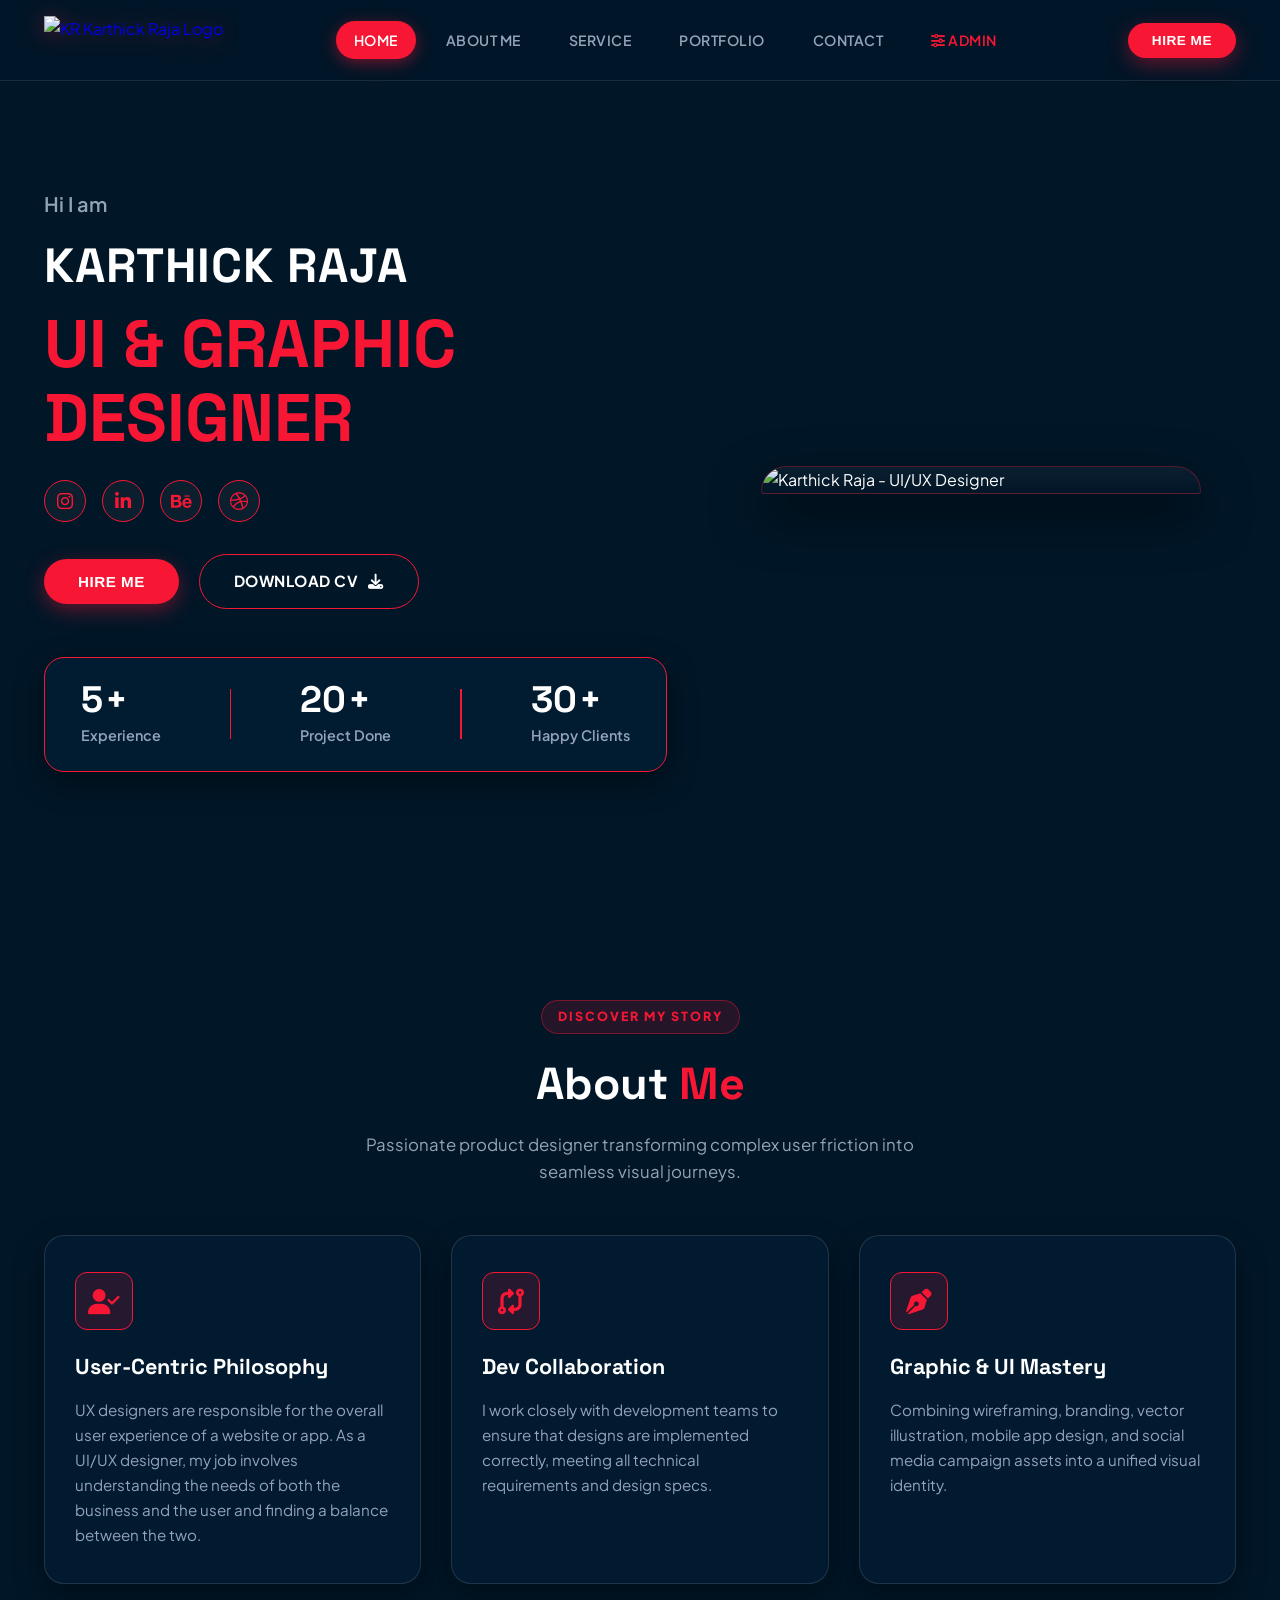
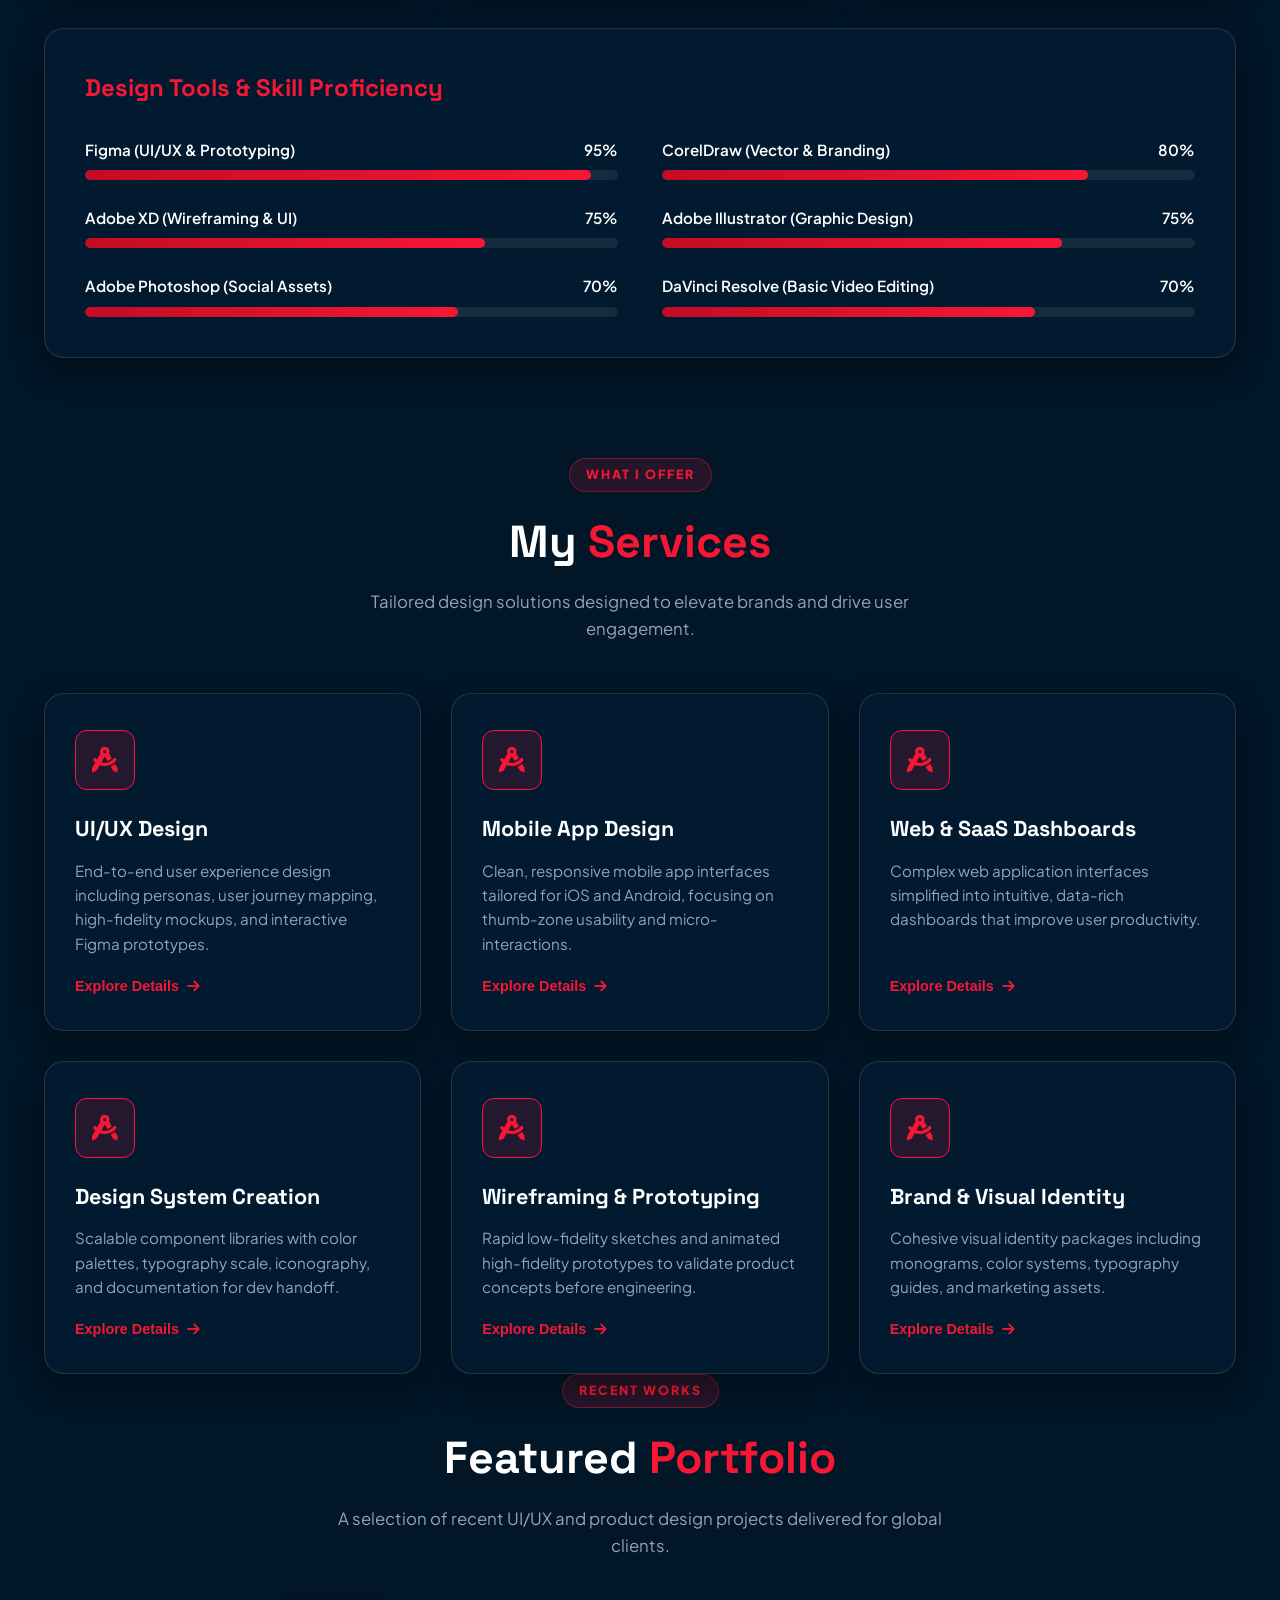
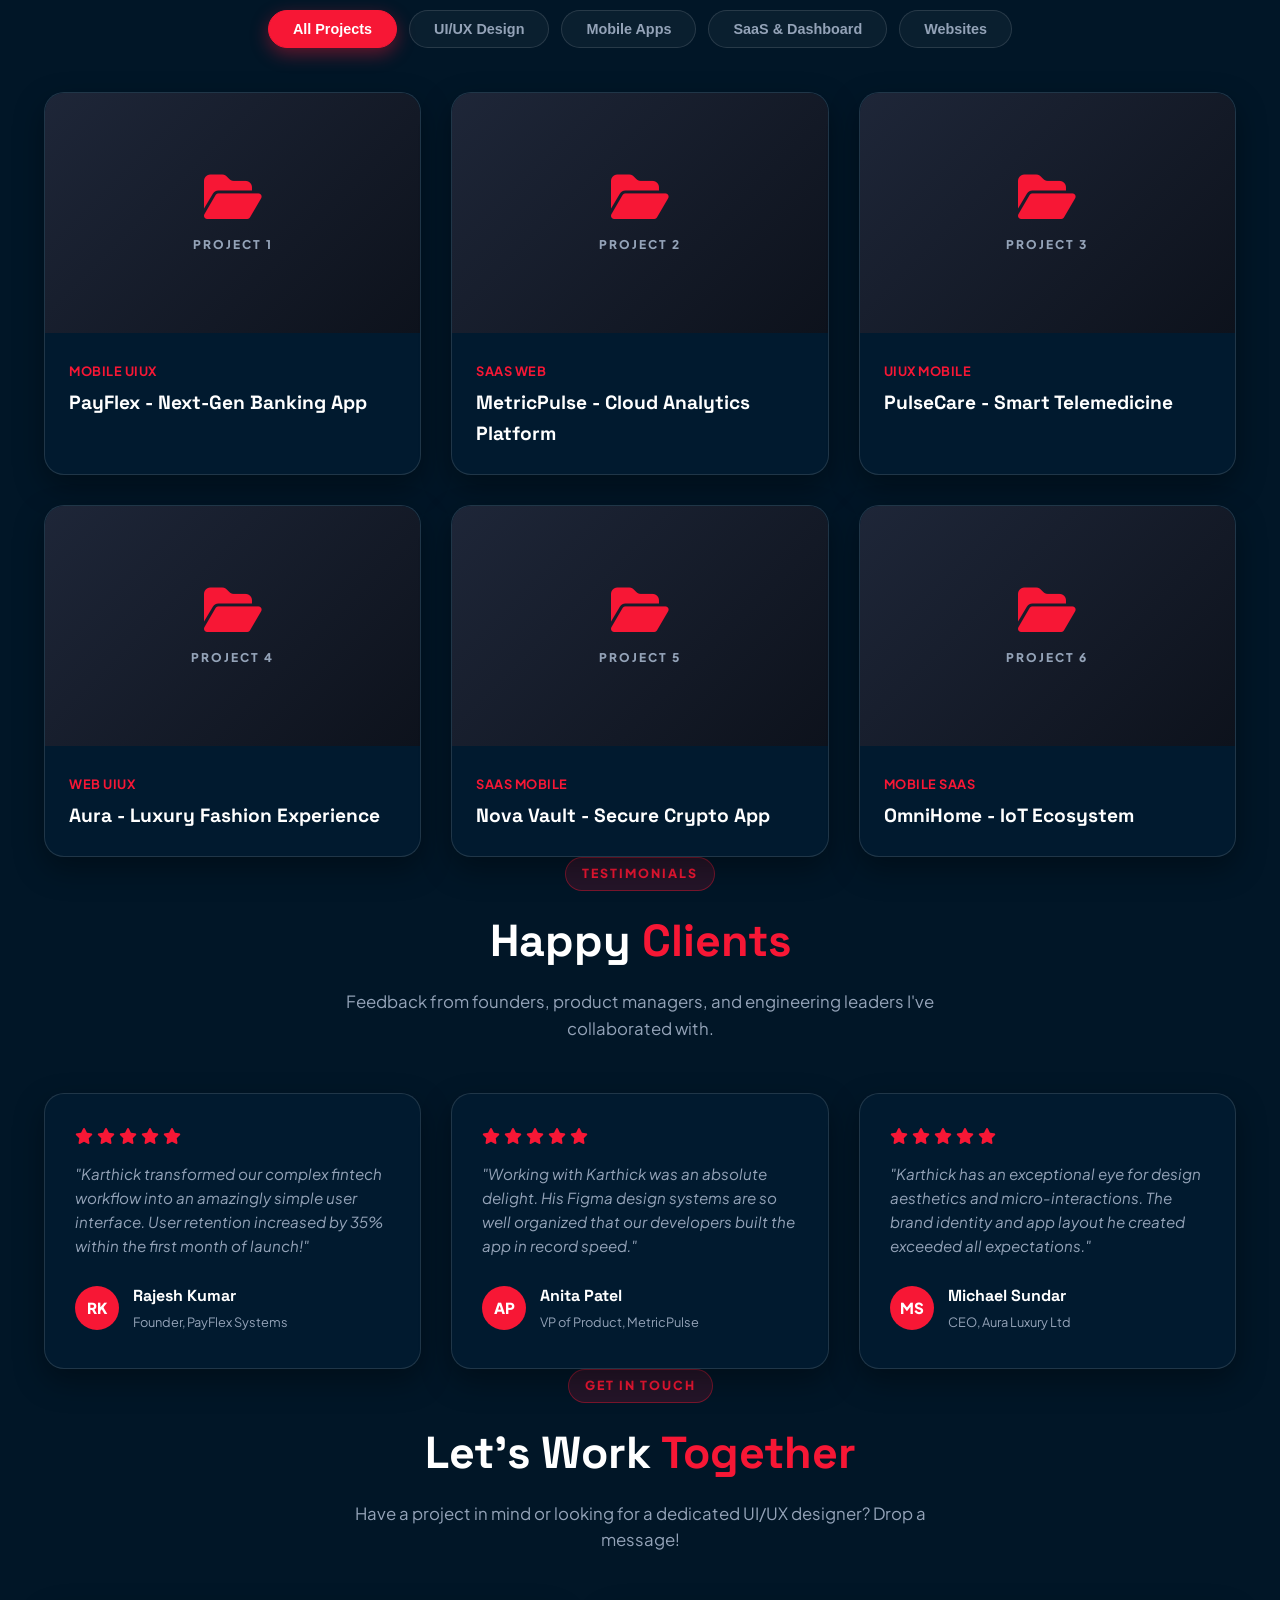
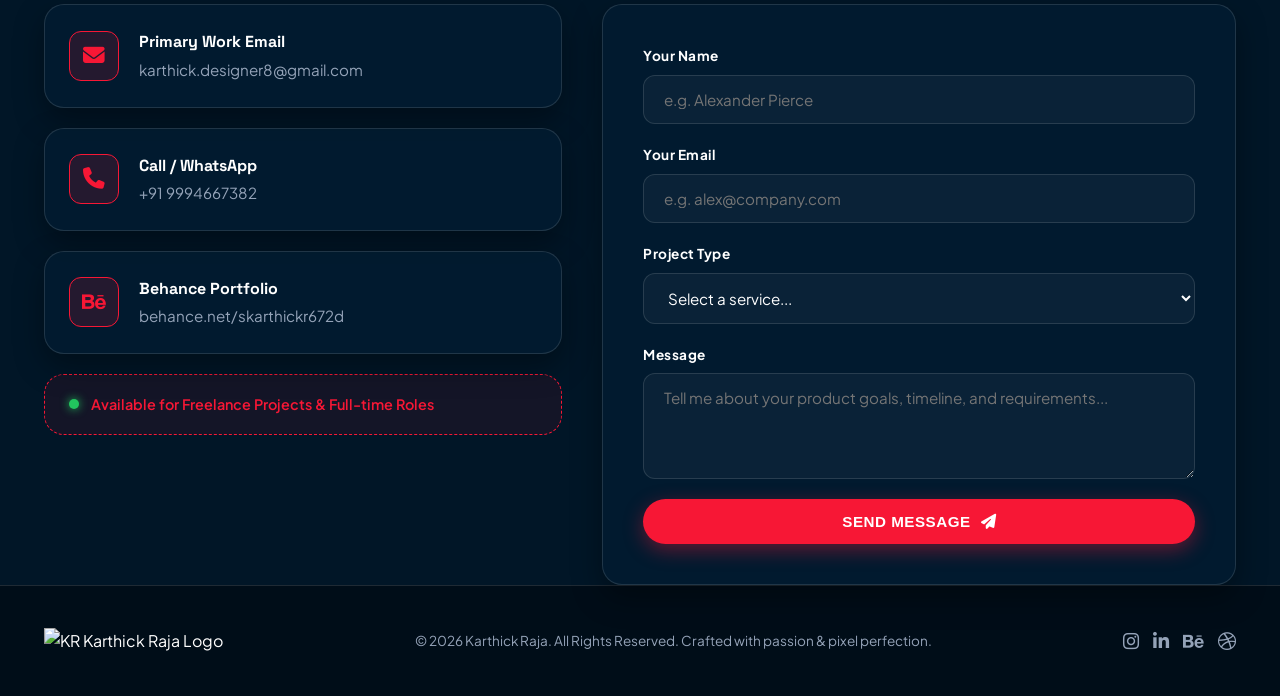
==== commit 3bd7c71e: "Add files via upload" ====
--- a/index.html
+++ b/index.html
@@ -20,9 +20,6 @@
 </head>
 <body>
 
-    <!-- Interactive Fluid Cursor Spotlight Glow -->
-    <div class="liquid-cursor-glow" id="cursorGlow"></div>
-
     <!-- iOS Ultra-Fluid Background Liquid Mesh -->
     <div class="liquid-bg">
         <div class="liquid-blob blob-1"></div>
@@ -44,7 +41,7 @@
             <!-- Navigation Links -->
             <nav class="nav-menu" id="nav-menu">
                 <a href="#home" class="nav-link active">HOME</a>
-                <a href="#about" class="nav-link">ABOUTME</a>
+                <a href="#about" class="nav-link">ABOUT ME</a>
                 <a href="#services" class="nav-link">SERVICE</a>
                 <a href="#portfolio" class="nav-link">PORTFOLIO</a>
                 <a href="#contact" class="nav-link">CONTACT</a>
@@ -490,7 +487,7 @@
                     <div class="info-card glass-card">
                         <div class="info-icon"><i class="fa-solid fa-envelope"></i></div>
                         <div>
-                            <h4>Email Me</h4>
+                            <h4>Primary Work Email</h4>
                             <a href="mailto:karthick.designer8@gmail.com">karthick.designer8@gmail.com</a>
                         </div>
                     </div>
@@ -504,10 +501,10 @@
                     </div>
 
                     <div class="info-card glass-card">
-                        <div class="info-icon"><i class="fa-solid fa-location-dot"></i></div>
+                        <div class="info-icon"><i class="fa-brands fa-behance"></i></div>
                         <div>
-                            <h4>Address & Location</h4>
-                            <p>6/22 Sindhu Nagar, Kuniyamuthur, Coimbatore</p>
+                            <h4>Behance Portfolio</h4>
+                            <a href="https://www.behance.net/skarthickr672d" target="_blank" rel="noopener">behance.net/skarthickr672d</a>
                         </div>
                     </div>
 
@@ -607,10 +604,9 @@
                 <span class="section-badge">OFFICIAL CURRICULUM VITAE</span>
                 <h3>Karthick Raja</h3>
                 <p class="text-gold" style="font-weight:700;">UI & GRAPHIC DESIGNER</p>
-                <div style="font-size:0.85rem; color:var(--text-muted); margin-top:8px; display:flex; flex-wrap:wrap; gap:12px;">
+                <div style="font-size:0.85rem; color:var(--text-muted); margin-top:8px; display:flex; flex-wrap:wrap; gap:16px;">
                     <span><i class="fa-solid fa-phone text-gold"></i> +91 9994667382</span>
                     <span><i class="fa-solid fa-envelope text-gold"></i> karthick.designer8@gmail.com</span>
-                    <span><i class="fa-solid fa-location-dot text-gold"></i> Coimbatore</span>
                 </div>
             </div>
 
--- a/styles.css
+++ b/styles.css
@@ -1,37 +1,41 @@
 /* ==========================================================================
-   KARTHICK RAJA PORTFOLIO - IOS LIQUID GLASS UI DESIGN SYSTEM
+   KARTHICK RAJA PORTFOLIO - CLEAN FULL-WIDTH TOP NAVBAR & STATIC #011627 BG
    ========================================================================== */
 
 :root {
-    --bg-dark: #0b0a10;
+    --bg-dark: #011627;
+    --bg-card: rgba(2, 32, 56, 0.65);
+    --bg-card-hover: rgba(5, 42, 72, 0.85);
+    --navbar-bg: rgba(1, 22, 39, 0.95);
     
-    /* Liquid Glass Materials */
-    --liquid-glass-bg: linear-gradient(135deg, rgba(255, 255, 255, 0.09) 0%, rgba(255, 255, 255, 0.02) 100%);
-    --liquid-glass-hover: linear-gradient(135deg, rgba(255, 255, 255, 0.14) 0%, rgba(255, 255, 255, 0.04) 100%);
-    --navbar-glass: rgba(18, 16, 26, 0.72);
+    /* Main Crimson Accent: #F71735 */
+    --accent-primary: #F71735;
+    --accent-hover: #FF2E4A;
+    --accent-dark: #C40C25;
+    --accent-glow: rgba(247, 23, 53, 0.35);
     
-    --gold-primary: #E5B824;
-    --gold-hover: #F8CB35;
-    --gold-dark: #C49814;
-    --gold-glow: rgba(229, 184, 36, 0.35);
-    --gold-specular: rgba(255, 226, 120, 0.6);
+    /* Mapping aliases for backward compatibility */
+    --gold-primary: #F71735;
+    --gold-hover: #FF2E4A;
+    --gold-dark: #C40C25;
+    --gold-glow: rgba(247, 23, 53, 0.35);
     
     --text-main: #FFFFFF;
-    --text-muted: #A3A0B5;
-    --text-dark: #0B0A0F;
+    --text-muted: #94A3B8;
+    --text-dark: #FFFFFF;
     
-    --glass-border: 1px solid rgba(255, 255, 255, 0.16);
-    --glass-border-gold: 1px solid rgba(229, 184, 36, 0.45);
+    --glass-border: 1px solid rgba(255, 255, 255, 0.12);
+    --glass-border-gold: 1px solid rgba(247, 23, 53, 0.55);
     
     --font-heading: 'Space Grotesk', 'Plus Jakarta Sans', -apple-system, BlinkMacSystemFont, sans-serif;
     --font-body: 'Plus Jakarta Sans', -apple-system, BlinkMacSystemFont, sans-serif;
     
     --radius-sm: 12px;
     --radius-md: 20px;
-    --radius-lg: 32px;
+    --radius-lg: 28px;
     --radius-pill: 9999px;
     
-    --spring-transition: all 0.4s cubic-bezier(0.175, 0.885, 0.32, 1.275);
+    --spring-transition: all 0.35s cubic-bezier(0.175, 0.885, 0.32, 1.275);
     --smooth-transition: all 0.3s ease;
 }
 
@@ -64,169 +68,282 @@
     padding: 0 24px;
 }
 
+/* Hide Floating Background Blobs for Clean Static Interface */
+.liquid-bg {
+    display: none;
+}
+
 /* ==========================================================================
-   IOS ULTRA-FLUID LIQUID GLASS BACKGROUND BLOBS & CURSOR SPOTLIGHT
+   CLEAN FULL-WIDTH HEADER NAVBAR (NO FLOATING OFFSET)
    ========================================================================== */
-.liquid-cursor-glow {
+.navbar {
     position: fixed;
     top: 0;
     left: 0;
-    width: 480px;
-    height: 480px;
-    margin-top: -240px;
-    margin-left: -240px;
-    background: radial-gradient(circle, rgba(229, 184, 36, 0.24) 0%, rgba(229, 184, 36, 0.06) 40%, rgba(0, 0, 0, 0) 70%);
-    border-radius: 50%;
-    pointer-events: none;
-    z-index: 0;
-    filter: blur(55px);
-    transition: transform 0.12s cubic-bezier(0.2, 0.8, 0.2, 1);
-    opacity: 0.9;
-}
-
-.liquid-bg {
-    position: fixed;
-    inset: 0;
-    z-index: -1;
+    width: 100%;
+    z-index: 1000;
+    background: var(--navbar-bg);
+    backdrop-filter: blur(20px);
+    -webkit-backdrop-filter: blur(20px);
+    border-bottom: 1px solid rgba(255, 255, 255, 0.1);
+    border-radius: 0;
+    padding: 16px 0;
+    box-shadow: 0 4px 25px rgba(0, 0, 0, 0.4);
+    transition: var(--smooth-transition);
+}
+
+.nav-container {
+    display: flex;
+    align-items: center;
+    justify-content: space-between;
+}
+
+.brand-logo {
+    display: flex;
+    align-items: center;
+    text-decoration: none;
+}
+
+.brand-logo-img {
+    height: 48px;
+    width: auto;
+    object-fit: contain;
+    filter: drop-shadow(0 2px 10px rgba(247, 23, 53, 0.4));
+    transition: var(--spring-transition);
+}
+
+.brand-logo:hover .brand-logo-img {
+    transform: scale(1.04);
+}
+
+.nav-menu {
+    display: flex;
+    align-items: center;
+    gap: 12px;
+}
+
+.nav-link {
+    color: var(--text-muted);
+    text-decoration: none;
+    font-weight: 600;
+    font-size: 0.88rem;
+    letter-spacing: 0.5px;
+    padding: 8px 18px;
+    border-radius: var(--radius-pill);
+    white-space: nowrap;
+    transition: var(--smooth-transition);
+}
+
+.nav-link:hover {
+    color: #FFFFFF;
+    background: rgba(247, 23, 53, 0.18);
+}
+
+.nav-link.active {
+    color: #FFFFFF;
+    background: #F71735;
+    box-shadow: 0 4px 16px rgba(247, 23, 53, 0.45);
+}
+
+.mobile-toggle {
+    display: none;
+    background: none;
+    border: none;
+    color: var(--text-main);
+    font-size: 1.5rem;
+    cursor: pointer;
+}
+
+/* ==========================================================================
+   HERO SECTION
+   ========================================================================== */
+.hero-section {
+    padding-top: 150px;
+    padding-bottom: 90px;
+    min-height: 100vh;
+    display: flex;
+    align-items: center;
+}
+
+.hero-container {
+    display: grid;
+    grid-template-columns: 1.1fr 0.9fr;
+    gap: 60px;
+    align-items: center;
+}
+
+.hero-content {
+    display: flex;
+    flex-direction: column;
+}
+
+.hero-greeting {
+    font-size: 1.25rem;
+    font-weight: 600;
+    color: var(--text-muted);
+    margin-bottom: 8px;
+}
+
+.hero-title {
+    font-family: var(--font-heading);
+    font-size: 3rem;
+    font-weight: 800;
+    letter-spacing: 1px;
+    color: var(--text-main);
+    margin-bottom: 4px;
+}
+
+.hero-subtitle {
+    font-family: var(--font-heading);
+    font-size: 4.2rem;
+    font-weight: 800;
+    color: #F71735;
+    line-height: 1.1;
+    margin-bottom: 24px;
+}
+
+.social-links {
+    display: flex;
+    align-items: center;
+    gap: 16px;
+    margin-bottom: 32px;
+}
+
+.social-icon {
+    width: 42px;
+    height: 42px;
+    background: rgba(255, 255, 255, 0.04);
+    border: 1.5px solid #F71735;
+    border-radius: var(--radius-pill);
+    display: flex;
+    align-items: center;
+    justify-content: center;
+    color: #F71735;
+    text-decoration: none;
+    font-size: 1.15rem;
+    transition: var(--spring-transition);
+}
+
+.social-icon:hover {
+    background: #F71735;
+    color: #FFFFFF;
+    transform: translateY(-3px);
+    box-shadow: 0 8px 20px rgba(247, 23, 53, 0.5);
+}
+
+.hero-actions {
+    display: flex;
+    align-items: center;
+    gap: 20px;
+    margin-bottom: 48px;
+}
+
+/* Stats Box */
+.stats-box {
+    background: rgba(2, 32, 56, 0.6);
+    border: 1.5px solid #F71735;
+    border-radius: var(--radius-md);
+    padding: 24px 36px;
+    display: flex;
+    align-items: center;
+    justify-content: space-between;
+    box-shadow: 0 10px 30px rgba(0, 0, 0, 0.4);
+    transition: var(--smooth-transition);
+}
+
+.stats-box:hover {
+    transform: translateY(-3px);
+    box-shadow: 0 15px 40px rgba(247, 23, 53, 0.3);
+}
+
+.stat-item {
+    display: flex;
+    flex-direction: column;
+}
+
+.stat-number-wrap {
+    display: flex;
+    align-items: center;
+    gap: 2px;
+}
+
+.stat-number, .stat-plus {
+    font-family: var(--font-heading);
+    font-size: 2.3rem;
+    font-weight: 800;
+    color: var(--text-main);
+    line-height: 1;
+}
+
+.stat-label {
+    font-size: 0.9rem;
+    font-weight: 600;
+    color: var(--text-muted);
+    margin-top: 6px;
+}
+
+.stat-divider {
+    width: 1.5px;
+    height: 50px;
+    background: #F71735;
+}
+
+.hero-image-wrapper {
+    position: relative;
+    display: flex;
+    justify-content: center;
+    align-items: flex-end;
+}
+
+.hero-portrait-card {
+    position: relative;
+    width: 100%;
+    max-width: 440px;
+    border-radius: 200px 200px 24px 24px;
     overflow: hidden;
-    pointer-events: none;
-}
-
-.liquid-blob {
-    position: absolute;
-    border-radius: 50%;
-    filter: blur(95px);
-    opacity: 0.75;
-    will-change: transform, border-radius;
-}
-
-.blob-1 {
-    width: 580px;
-    height: 580px;
-    top: -120px;
-    right: -100px;
-    background: radial-gradient(circle, rgba(229, 184, 36, 0.35) 0%, rgba(180, 100, 10, 0.12) 70%);
-    animation: liquidFluid 16s ease-in-out infinite alternate;
-}
-
-.blob-2 {
-    width: 680px;
-    height: 680px;
-    bottom: -100px;
-    left: -200px;
-    background: radial-gradient(circle, rgba(147, 51, 234, 0.28) 0%, rgba(79, 70, 229, 0.08) 70%);
-    animation: liquidFluid 20s ease-in-out infinite alternate;
-    animation-delay: -4s;
-}
-
-.blob-3 {
-    width: 500px;
-    height: 500px;
-    top: 35%;
-    right: 8%;
-    background: radial-gradient(circle, rgba(6, 182, 212, 0.22) 0%, rgba(14, 116, 144, 0) 70%);
-    animation: liquidFluid 18s ease-in-out infinite alternate;
-    animation-delay: -8s;
-}
-
-.blob-4 {
-    width: 420px;
-    height: 420px;
-    bottom: 20%;
-    right: 30%;
-    background: radial-gradient(circle, rgba(236, 72, 153, 0.2) 0%, rgba(168, 85, 247, 0) 70%);
-    animation: liquidFluid 22s ease-in-out infinite alternate;
-    animation-delay: -12s;
-}
-
-.blob-gold {
-    width: 440px;
-    height: 440px;
-    top: 15%;
-    left: 15%;
-    background: radial-gradient(circle, rgba(229, 184, 36, 0.28) 0%, rgba(229, 184, 36, 0) 70%);
-    animation: liquidFluid 14s ease-in-out infinite alternate;
-}
-
-.blob-gold-2 {
-    width: 520px;
-    height: 520px;
-    bottom: 10%;
-    right: -120px;
-    background: radial-gradient(circle, rgba(245, 158, 11, 0.22) 0%, rgba(0, 0, 0, 0) 70%);
-    animation: liquidFluid 24s ease-in-out infinite alternate;
-}
-
-@keyframes liquidFluid {
-    0% {
-        border-radius: 40% 60% 70% 30% / 40% 50% 60% 50%;
-        transform: translate3d(0px, 0px, 0) rotate(0deg) scale(1);
-    }
-    25% {
-        border-radius: 70% 30% 50% 50% / 30% 60% 40% 70%;
-        transform: translate3d(70px, -50px, 0) rotate(90deg) scale(1.14);
-    }
-    50% {
-        border-radius: 30% 70% 70% 30% / 50% 30% 70% 50%;
-        transform: translate3d(-50px, 60px, 0) rotate(180deg) scale(0.9);
-    }
-    75% {
-        border-radius: 60% 40% 30% 70% / 70% 50% 30% 60%;
-        transform: translate3d(40px, 40px, 0) rotate(270deg) scale(1.1);
-    }
-    100% {
-        border-radius: 40% 60% 70% 30% / 40% 50% 60% 50%;
-        transform: translate3d(0px, 0px, 0) rotate(360deg) scale(1);
-    }
+    background: linear-gradient(180deg, rgba(255, 255, 255, 0.04) 0%, rgba(1, 22, 39, 0.95) 100%);
+    box-shadow: 0 20px 50px rgba(0, 0, 0, 0.6);
+    border: 1px solid rgba(247, 23, 53, 0.35);
+    transition: var(--smooth-transition);
+}
+
+.hero-portrait-card:hover {
+    transform: translateY(-4px);
+    box-shadow: 0 25px 60px rgba(247, 23, 53, 0.4);
+}
+
+.hero-portrait-img {
+    width: 100%;
+    height: auto;
+    display: block;
+    position: relative;
+    z-index: 2;
 }
 
 /* ==========================================================================
-   LIQUID GLASS MATERIAL UI (CARDS & SURFACES)
+   CARDS & SECTIONS
    ========================================================================== */
 .glass-card {
-    background: var(--liquid-glass-bg);
-    backdrop-filter: blur(28px) saturate(200%);
-    -webkit-backdrop-filter: blur(28px) saturate(200%);
+    background: rgba(2, 32, 56, 0.55);
     border: var(--glass-border);
     border-radius: var(--radius-md);
-    box-shadow: 
-        inset 0 1px 1px rgba(255, 255, 255, 0.3),
-        inset 0 -1px 1px rgba(0, 0, 0, 0.25),
-        0 16px 36px rgba(0, 0, 0, 0.4);
-    transition: var(--spring-transition);
+    box-shadow: 0 12px 30px rgba(0, 0, 0, 0.35);
+    transition: var(--smooth-transition);
     position: relative;
     overflow: hidden;
 }
 
-/* Specular refraction highlights */
-.glass-card::before {
-    content: '';
-    position: absolute;
-    top: 0;
-    left: 0;
-    right: 0;
-    height: 1px;
-    background: linear-gradient(90deg, transparent, rgba(255, 255, 255, 0.45), transparent);
-    pointer-events: none;
-}
-
 .glass-card:hover {
-    background: var(--liquid-glass-hover);
+    background: rgba(4, 42, 72, 0.75);
     border: var(--glass-border-gold);
-    transform: translateY(-6px) scale(1.015);
-    box-shadow: 
-        inset 0 1px 2px rgba(255, 255, 255, 0.5),
-        0 20px 45px rgba(0, 0, 0, 0.5),
-        0 0 25px var(--gold-glow);
-}
-
-/* Helpers */
-.text-gold { color: var(--gold-primary); }
+    transform: translateY(-4px);
+    box-shadow: 0 16px 40px rgba(247, 23, 53, 0.3);
+}
+
+.text-gold, .text-crimson { color: var(--accent-primary) !important; }
 .text-center { text-align: center; }
 
-/* ==========================================================================
-   IOS LIQUID GLASS BUTTONS
-   ========================================================================== */
+/* Buttons */
 .btn {
     position: relative;
     display: inline-flex;
@@ -240,66 +357,37 @@
     text-transform: uppercase;
     border-radius: var(--radius-pill);
     cursor: pointer;
-    transition: var(--spring-transition);
+    transition: var(--smooth-transition);
     border: none;
     text-decoration: none;
-    overflow: hidden;
-    backdrop-filter: blur(16px);
-}
-
-/* Shimmer overlay effect on liquid glass buttons */
-.btn::after {
-    content: '';
-    position: absolute;
-    top: -50%;
-    left: -60%;
-    width: 50%;
-    height: 200%;
-    background: linear-gradient(90deg, transparent, rgba(255, 255, 255, 0.45), transparent);
-    transform: rotate(25deg);
-    transition: 0.7s ease;
-}
-
-.btn:hover::after {
-    left: 130%;
-}
-
-.btn-gold {
-    background: linear-gradient(135deg, var(--gold-primary) 0%, var(--gold-dark) 100%);
-    color: var(--text-dark);
-    box-shadow: 
-        inset 0 1px 1px rgba(255, 255, 255, 0.6),
-        0 8px 24px var(--gold-glow);
-}
-
-.btn-gold:hover {
-    background: linear-gradient(135deg, var(--gold-hover) 0%, var(--gold-primary) 100%);
-    transform: translateY(-3px) scale(1.03);
-    box-shadow: 
-        inset 0 1px 2px rgba(255, 255, 255, 0.8),
-        0 14px 32px rgba(229, 184, 36, 0.5);
-}
-
-.btn-gold:active, .btn-outline:active {
-    transform: scale(0.96);
+}
+
+.btn-gold, .btn-primary {
+    background: #F71735;
+    color: #FFFFFF !important;
+    box-shadow: 0 6px 20px rgba(247, 23, 53, 0.4);
+}
+
+.btn-gold:hover, .btn-primary:hover {
+    background: #FF2E4A;
+    transform: translateY(-2px);
+    box-shadow: 0 10px 28px rgba(247, 23, 53, 0.55);
 }
 
 .btn-outline {
-    background: rgba(255, 255, 255, 0.05);
-    border: 1.5px solid var(--gold-primary);
-    color: var(--text-main);
-    box-shadow: inset 0 1px 1px rgba(255, 255, 255, 0.2);
+    background: transparent;
+    border: 1.5px solid #F71735;
+    color: #FFFFFF;
 }
 
 .btn-outline:hover {
-    background: rgba(229, 184, 36, 0.15);
-    color: var(--gold-primary);
-    transform: translateY(-3px) scale(1.03);
-    box-shadow: 0 10px 25px rgba(229, 184, 36, 0.3);
+    background: rgba(247, 23, 53, 0.18);
+    border-color: #FF2E4A;
+    transform: translateY(-2px);
 }
 
 .btn-header {
-    padding: 10px 26px;
+    padding: 10px 24px;
     font-size: 0.85rem;
 }
 
@@ -307,316 +395,27 @@
     width: 100%;
 }
 
-/* ==========================================================================
-   FLOATING IOS GLASS NAVBAR
-   ========================================================================== */
-.navbar {
-    position: fixed;
-    top: 16px;
-    left: 50%;
-    transform: translateX(-50%);
-    width: calc(100% - 48px);
-    max-width: 1200px;
-    z-index: 1000;
-    background: var(--navbar-glass);
-    backdrop-filter: blur(30px) saturate(210%);
-    -webkit-backdrop-filter: blur(30px) saturate(210%);
-    border: 1px solid rgba(255, 255, 255, 0.18);
-    border-radius: var(--radius-pill);
-    padding: 12px 24px;
-    box-shadow: 
-        inset 0 1px 1px rgba(255, 255, 255, 0.35),
-        0 15px 35px rgba(0, 0, 0, 0.4),
-        0 0 25px rgba(229, 184, 36, 0.12);
-    transition: var(--smooth-transition);
-}
-
-.nav-container {
-    display: flex;
-    align-items: center;
-    justify-content: space-between;
-}
-
-.brand-logo {
-    display: flex;
-    align-items: center;
-    text-decoration: none;
-}
-
-.brand-logo-img {
-    height: 48px;
-    width: auto;
-    object-fit: contain;
-    filter: drop-shadow(0 2px 10px rgba(229, 184, 36, 0.3));
-    transition: var(--spring-transition);
-}
-
-.brand-logo:hover .brand-logo-img {
-    transform: scale(1.05) rotate(-2deg);
-}
-
-/* Nav Links Pill */
-.nav-menu {
-    display: flex;
-    align-items: center;
-    gap: 32px;
-    background: rgba(255, 255, 255, 0.04);
-    padding: 6px 24px;
-    border-radius: var(--radius-pill);
-    border: 1px solid rgba(255, 255, 255, 0.08);
-}
-
-.nav-link {
-    color: var(--text-muted);
-    text-decoration: none;
-    font-weight: 600;
-    font-size: 0.88rem;
-    letter-spacing: 0.8px;
-    position: relative;
-    padding: 6px 12px;
-    border-radius: var(--radius-pill);
-    transition: var(--smooth-transition);
-}
-
-.nav-link:hover,
-.nav-link.active {
-    color: var(--text-main);
-    background: rgba(229, 184, 36, 0.18);
-}
-
-.nav-link.active {
-    color: var(--gold-primary);
-    box-shadow: inset 0 1px 1px rgba(255, 255, 255, 0.3);
-}
-
-.mobile-toggle {
-    display: none;
-    background: none;
-    border: none;
-    color: var(--text-main);
-    font-size: 1.5rem;
-    cursor: pointer;
-}
-
-/* ==========================================================================
-   HERO SECTION
-   ========================================================================== */
-.hero-section {
-    padding-top: 170px;
-    padding-bottom: 90px;
-    min-height: 100vh;
-    display: flex;
-    align-items: center;
-}
-
-.hero-container {
-    display: grid;
-    grid-template-columns: 1.1fr 0.9fr;
-    gap: 60px;
-    align-items: center;
-}
-
-.hero-content {
-    display: flex;
-    flex-direction: column;
-}
-
-.hero-greeting {
-    font-size: 1.25rem;
-    font-weight: 600;
-    color: var(--text-muted);
-    margin-bottom: 8px;
-}
-
-.hero-title {
-    font-family: var(--font-heading);
-    font-size: 3rem;
-    font-weight: 800;
-    letter-spacing: 1px;
-    color: var(--text-main);
-    margin-bottom: 4px;
-}
-
-.hero-subtitle {
-    font-family: var(--font-heading);
-    font-size: 4.2rem;
-    font-weight: 800;
-    color: var(--gold-primary);
-    line-height: 1.1;
-    margin-bottom: 24px;
-    text-shadow: 0 0 30px var(--gold-glow);
-}
-
-/* Liquid Social Badges */
-.social-links {
-    display: flex;
-    align-items: center;
-    gap: 16px;
-    margin-bottom: 32px;
-}
-
-.social-icon {
-    width: 42px;
-    height: 42px;
-    background: rgba(255, 255, 255, 0.05);
-    backdrop-filter: blur(16px);
-    border: 1px solid var(--gold-primary);
-    border-radius: var(--radius-pill);
-    display: flex;
-    align-items: center;
-    justify-content: center;
-    color: var(--gold-primary);
-    text-decoration: none;
-    font-size: 1.15rem;
-    transition: var(--spring-transition);
-    box-shadow: inset 0 1px 1px rgba(255, 255, 255, 0.3);
-}
-
-.social-icon:hover {
-    background: var(--gold-primary);
-    color: var(--text-dark);
-    transform: translateY(-4px) scale(1.1);
-    box-shadow: 0 8px 20px var(--gold-glow);
-}
-
-.hero-actions {
-    display: flex;
-    align-items: center;
-    gap: 20px;
-    margin-bottom: 48px;
-}
-
-/* Liquid Glass Stats Capsule Box */
-.stats-box {
-    background: var(--liquid-glass-bg);
-    backdrop-filter: blur(30px) saturate(200%);
-    border: 1.5px solid var(--gold-primary);
-    border-radius: var(--radius-md);
-    padding: 24px 36px;
-    display: flex;
-    align-items: center;
-    justify-content: space-between;
-    box-shadow: 
-        inset 0 1px 2px rgba(255, 255, 255, 0.4),
-        0 15px 35px rgba(0, 0, 0, 0.4),
-        0 0 30px var(--gold-glow);
-    transition: var(--spring-transition);
-}
-
-.stats-box:hover {
-    transform: translateY(-3px);
-    box-shadow: 
-        inset 0 1px 3px rgba(255, 255, 255, 0.6),
-        0 20px 45px rgba(0, 0, 0, 0.5),
-        0 0 40px rgba(229, 184, 36, 0.4);
-}
-
-.stat-item {
-    display: flex;
-    flex-direction: column;
-}
-
-.stat-number-wrap {
-    display: flex;
-    align-items: center;
-    gap: 2px;
-}
-
-.stat-number, .stat-plus {
-    font-family: var(--font-heading);
-    font-size: 2.3rem;
-    font-weight: 800;
-    color: var(--text-main);
-    line-height: 1;
-}
-
-.stat-label {
-    font-size: 0.9rem;
-    font-weight: 600;
-    color: var(--text-muted);
-    margin-top: 6px;
-}
-
-.stat-divider {
-    width: 1.5px;
-    height: 50px;
-    background: linear-gradient(180deg, transparent 0%, var(--gold-primary) 50%, transparent 100%);
-}
-
-/* Hero Right Image Glass Card */
-.hero-image-wrapper {
-    position: relative;
-    display: flex;
-    justify-content: center;
-    align-items: flex-end;
-}
-
-.hero-portrait-card {
-    position: relative;
-    width: 100%;
-    max-width: 440px;
-    border-radius: 200px 200px 32px 32px;
-    overflow: hidden;
-    background: linear-gradient(180deg, rgba(255, 255, 255, 0.08) 0%, rgba(12, 11, 18, 0.95) 100%);
-    backdrop-filter: blur(20px);
-    box-shadow: 
-        inset 0 1px 2px rgba(255, 255, 255, 0.4),
-        0 25px 60px rgba(0, 0, 0, 0.7),
-        0 0 35px var(--gold-glow);
-    border: 1px solid rgba(229, 184, 36, 0.3);
-    transition: var(--spring-transition);
-}
-
-.hero-portrait-card:hover {
-    transform: translateY(-8px) scale(1.02);
-    box-shadow: 
-        inset 0 1px 3px rgba(255, 255, 255, 0.6),
-        0 30px 70px rgba(0, 0, 0, 0.8),
-        0 0 50px rgba(229, 184, 36, 0.5);
-}
-
-.portrait-halo {
-    position: absolute;
-    top: 15%;
-    left: 50%;
-    transform: translateX(-50%);
-    width: 320px;
-    height: 320px;
-    background: radial-gradient(circle, rgba(229, 184, 36, 0.3) 0%, rgba(0,0,0,0) 70%);
-    border-radius: 50%;
-    z-index: 1;
-}
-
-.hero-portrait-img {
-    width: 100%;
-    height: auto;
-    display: block;
-    position: relative;
-    z-index: 2;
-    filter: contrast(1.05) brightness(1.02);
-    transition: var(--spring-transition);
-}
-
-/* ==========================================================================
-   SECTIONS & GRID CARDS
-   ========================================================================== */
-.section {
+/* About Section */
+.about-section {
     padding: 100px 0;
+}
+
+.section-header {
+    margin-bottom: 50px;
 }
 
 .section-badge {
     display: inline-block;
     padding: 6px 16px;
-    background: rgba(229, 184, 36, 0.12);
-    border: 1px solid rgba(229, 184, 36, 0.3);
+    background: rgba(247, 23, 53, 0.15);
+    border: 1px solid rgba(247, 23, 53, 0.4);
     border-radius: var(--radius-pill);
     font-size: 0.78rem;
     font-weight: 800;
     letter-spacing: 2px;
-    color: var(--gold-primary);
+    color: #F71735;
     margin-bottom: 14px;
     text-transform: uppercase;
-    backdrop-filter: blur(12px);
 }
 
 .section-title {
@@ -634,31 +433,32 @@
     margin: 0 auto;
 }
 
-/* About Section */
 .about-grid {
     display: grid;
     grid-template-columns: repeat(3, 1fr);
     gap: 30px;
-    margin-bottom: 50px;
+    margin-bottom: 44px;
 }
 
 .about-card {
-    padding: 38px 30px;
+    padding: 36px 30px;
+    display: flex;
+    flex-direction: column;
+    height: 100%;
 }
 
 .about-icon {
-    width: 60px;
-    height: 60px;
-    background: rgba(229, 184, 36, 0.12);
-    border: 1.5px solid var(--gold-primary);
+    width: 58px;
+    height: 58px;
+    background: rgba(247, 23, 53, 0.14);
+    border: 1.5px solid #F71735;
     border-radius: var(--radius-sm);
     display: flex;
     align-items: center;
     justify-content: center;
-    color: var(--gold-primary);
+    color: #F71735;
     font-size: 1.6rem;
-    margin-bottom: 22px;
-    box-shadow: inset 0 1px 1px rgba(255, 255, 255, 0.4);
+    margin-bottom: 20px;
 }
 
 .about-card h3 {
@@ -671,19 +471,19 @@
 .about-card p {
     color: var(--text-muted);
     font-size: 0.95rem;
-}
-
-/* Skills Wrapper */
+    line-height: 1.65;
+}
+
 .skills-wrapper {
-    padding: 44px;
+    padding: 40px;
 }
 
 .skills-title {
     font-family: var(--font-heading);
     font-size: 1.5rem;
     font-weight: 700;
-    margin-bottom: 32px;
-    color: var(--gold-primary);
+    margin-bottom: 30px;
+    color: #F71735;
 }
 
 .skills-grid {
@@ -706,17 +506,15 @@
     background: rgba(255, 255, 255, 0.08);
     border-radius: var(--radius-pill);
     overflow: hidden;
-    border: 1px solid rgba(255, 255, 255, 0.05);
 }
 
 .skill-progress {
     height: 100%;
-    background: linear-gradient(90deg, var(--gold-dark) 0%, var(--gold-primary) 100%);
+    background: linear-gradient(90deg, #C40C25 0%, #F71735 100%);
     border-radius: var(--radius-pill);
-    box-shadow: 0 0 12px var(--gold-glow);
-}
-
-/* Services Section */
+}
+
+/* Services */
 .services-grid {
     display: grid;
     grid-template-columns: repeat(3, 1fr);
@@ -724,24 +522,23 @@
 }
 
 .service-card {
-    padding: 38px 30px;
+    padding: 36px 30px;
     display: flex;
     flex-direction: column;
 }
 
 .service-icon-box {
-    width: 62px;
-    height: 62px;
+    width: 60px;
+    height: 60px;
     border-radius: var(--radius-sm);
-    background: rgba(229, 184, 36, 0.12);
-    border: 1.5px solid var(--gold-primary);
+    background: rgba(247, 23, 53, 0.14);
+    border: 1.5px solid #F71735;
     display: flex;
     align-items: center;
     justify-content: center;
-    font-size: 1.7rem;
-    color: var(--gold-primary);
-    margin-bottom: 24px;
-    box-shadow: inset 0 1px 1px rgba(255, 255, 255, 0.4);
+    font-size: 1.6rem;
+    color: #F71735;
+    margin-bottom: 22px;
 }
 
 .service-card-title {
@@ -754,14 +551,14 @@
 .service-card-desc {
     color: var(--text-muted);
     font-size: 0.95rem;
-    margin-bottom: 24px;
+    margin-bottom: 22px;
     flex-grow: 1;
 }
 
 .service-link {
     background: none;
     border: none;
-    color: var(--gold-primary);
+    color: #F71735;
     font-weight: 700;
     font-size: 0.9rem;
     cursor: pointer;
@@ -773,39 +570,37 @@
 }
 
 .service-link:hover {
-    gap: 14px;
-    color: var(--text-main);
-}
-
-/* Portfolio Filters & Cards */
+    gap: 12px;
+    color: #FFFFFF;
+}
+
+/* Portfolio Filters */
 .portfolio-filter {
     display: flex;
     justify-content: center;
     gap: 12px;
-    margin-bottom: 48px;
+    margin-bottom: 44px;
     flex-wrap: wrap;
 }
 
 .filter-btn {
     padding: 10px 24px;
-    background: rgba(255, 255, 255, 0.05);
-    backdrop-filter: blur(16px);
+    background: rgba(255, 255, 255, 0.04);
     border: var(--glass-border);
     border-radius: var(--radius-pill);
     color: var(--text-muted);
     font-weight: 600;
     font-size: 0.9rem;
     cursor: pointer;
-    transition: var(--spring-transition);
+    transition: var(--smooth-transition);
 }
 
 .filter-btn:hover,
 .filter-btn.active {
-    background: var(--gold-primary);
-    color: var(--text-dark);
-    border-color: var(--gold-primary);
-    box-shadow: 0 8px 20px var(--gold-glow);
-    transform: translateY(-2px);
+    background: #F71735;
+    color: #FFFFFF;
+    border-color: #F71735;
+    box-shadow: 0 6px 18px rgba(247, 23, 53, 0.4);
 }
 
 .portfolio-grid {
@@ -847,7 +642,7 @@
 
 .project-icon {
     font-size: 3.2rem;
-    color: var(--gold-primary);
+    color: #F71735;
 }
 
 .project-tag {
@@ -860,8 +655,7 @@
 .project-overlay {
     position: absolute;
     inset: 0;
-    background: rgba(11, 10, 16, 0.85);
-    backdrop-filter: blur(12px);
+    background: rgba(1, 22, 39, 0.9);
     display: flex;
     align-items: center;
     justify-content: center;
@@ -874,13 +668,13 @@
 }
 
 .portfolio-card:hover .project-dummy-img {
-    transform: scale(1.08);
+    transform: scale(1.06);
 }
 
 .project-btn {
     padding: 12px 26px;
-    background: var(--gold-primary);
-    color: var(--text-dark);
+    background: #F71735;
+    color: #FFFFFF;
     border: none;
     border-radius: var(--radius-pill);
     font-weight: 700;
@@ -889,12 +683,11 @@
     display: inline-flex;
     align-items: center;
     gap: 8px;
-    transition: var(--spring-transition);
+    transition: var(--smooth-transition);
 }
 
 .project-btn:hover {
-    background: var(--gold-hover);
-    transform: scale(1.06);
+    background: #FF2E4A;
 }
 
 .project-info {
@@ -904,7 +697,7 @@
 .project-category {
     font-size: 0.8rem;
     font-weight: 700;
-    color: var(--gold-primary);
+    color: #F71735;
     text-transform: uppercase;
     letter-spacing: 0.5px;
 }
@@ -916,7 +709,7 @@
     margin-top: 6px;
 }
 
-/* Testimonials Section */
+/* Testimonials */
 .testimonials-grid {
     display: grid;
     grid-template-columns: repeat(3, 1fr);
@@ -930,7 +723,7 @@
 }
 
 .stars {
-    color: var(--gold-primary);
+    color: #F71735;
     font-size: 1rem;
     margin-bottom: 18px;
     display: flex;
@@ -952,17 +745,16 @@
 }
 
 .client-avatar {
-    width: 46px;
-    height: 46px;
+    width: 44px;
+    height: 44px;
     border-radius: 50%;
-    background: var(--gold-primary);
-    color: var(--text-dark);
+    background: #F71735;
+    color: #FFFFFF;
     font-weight: 800;
     display: flex;
     align-items: center;
     justify-content: center;
-    font-size: 1rem;
-    box-shadow: 0 4px 12px var(--gold-glow);
+    font-size: 0.95rem;
 }
 
 .client-name {
@@ -976,7 +768,7 @@
     color: var(--text-muted);
 }
 
-/* Contact Section */
+/* Contact */
 .contact-wrapper {
     display: grid;
     grid-template-columns: 0.9fr 1.1fr;
@@ -997,15 +789,15 @@
 }
 
 .info-icon {
-    width: 52px;
-    height: 52px;
+    width: 50px;
+    height: 50px;
     border-radius: var(--radius-sm);
-    background: rgba(229, 184, 36, 0.12);
-    border: 1.5px solid var(--gold-primary);
+    background: rgba(247, 23, 53, 0.14);
+    border: 1.5px solid #F71735;
     display: flex;
     align-items: center;
     justify-content: center;
-    color: var(--gold-primary);
+    color: #F71735;
     font-size: 1.35rem;
 }
 
@@ -1024,21 +816,20 @@
 }
 
 .info-card a:hover {
-    color: var(--gold-primary);
+    color: #F71735;
 }
 
 .availability-badge {
     padding: 18px 24px;
-    background: rgba(229, 184, 36, 0.08);
-    border: 1px dashed var(--gold-primary);
+    background: rgba(247, 23, 53, 0.08);
+    border: 1px dashed #F71735;
     border-radius: var(--radius-md);
     display: flex;
     align-items: center;
     gap: 12px;
     font-weight: 600;
     font-size: 0.9rem;
-    color: var(--gold-primary);
-    backdrop-filter: blur(16px);
+    color: #F71735;
 }
 
 .status-dot {
@@ -1046,8 +837,14 @@
     height: 10px;
     background-color: #22c55e;
     border-radius: 50%;
-    box-shadow: 0 0 12px #22c55e;
+    box-shadow: 0 0 10px #22c55e;
     animation: pulse 2s infinite;
+}
+
+@keyframes pulse {
+    0% { transform: scale(0.95); box-shadow: 0 0 0 0 rgba(34, 197, 94, 0.7); }
+    70% { transform: scale(1); box-shadow: 0 0 0 8px rgba(34, 197, 94, 0); }
+    100% { transform: scale(0.95); box-shadow: 0 0 0 0 rgba(34, 197, 94, 0); }
 }
 
 @keyframes shake {
@@ -1088,21 +885,19 @@
     font-family: var(--font-body);
     font-size: 0.95rem;
     outline: none;
-    backdrop-filter: blur(12px);
     transition: var(--smooth-transition);
 }
 
 .form-select option {
-    background: #15141e;
+    background: #011627;
     color: #fff;
 }
 
 .form-group input:focus,
 .form-group textarea:focus,
 .form-select:focus {
-    border-color: var(--gold-primary);
-    box-shadow: 0 0 15px var(--gold-glow);
-    background: rgba(229, 184, 36, 0.04);
+    border-color: #F71735;
+    box-shadow: 0 0 12px rgba(247, 23, 53, 0.35);
 }
 
 .form-alert {
@@ -1126,7 +921,7 @@
 .footer {
     padding: 40px 0;
     border-top: var(--glass-border);
-    background: #08070d;
+    background: #000d18;
 }
 
 .footer-container {
@@ -1160,18 +955,16 @@
 }
 
 .footer-socials a:hover {
-    color: var(--gold-primary);
-}
-
-/* ==========================================================================
-   IOS LIQUID GLASS SHEET MODALS
-   ========================================================================== */
+    color: #F71735;
+}
+
+/* Modals */
 .modal-overlay {
     position: fixed;
     inset: 0;
-    background: rgba(5, 4, 8, 0.82);
-    backdrop-filter: blur(24px);
-    -webkit-backdrop-filter: blur(24px);
+    background: rgba(1, 15, 27, 0.85);
+    backdrop-filter: blur(20px);
+    -webkit-backdrop-filter: blur(20px);
     z-index: 2000;
     display: flex;
     align-items: center;
@@ -1192,23 +985,18 @@
     width: 100%;
     max-width: 520px;
     padding: 40px;
-    background: rgba(20, 18, 28, 0.85);
-    backdrop-filter: blur(36px) saturate(210%);
-    border: 1.5px solid var(--gold-primary);
+    background: rgba(1, 26, 46, 0.95);
+    border: 1.5px solid #F71735;
     border-radius: var(--radius-lg);
-    box-shadow: 
-        inset 0 1px 2px rgba(255, 255, 255, 0.5),
-        0 30px 70px rgba(0, 0, 0, 0.8),
-        0 0 50px var(--gold-glow);
-    transform: scale(0.88) translateY(30px);
-    transition: var(--spring-transition);
+    box-shadow: 0 25px 60px rgba(0, 0, 0, 0.8);
+    transform: scale(0.92);
+    transition: var(--smooth-transition);
 }
 
 .modal-overlay.active .modal-card {
-    transform: scale(1) translateY(0);
-}
-
-/* iOS Sheet Handle Bar */
+    transform: scale(1);
+}
+
 .ios-modal-handle {
     width: 40px;
     height: 5px;
@@ -1236,8 +1024,8 @@
 }
 
 .modal-close:hover {
-    color: var(--gold-primary);
-    background: rgba(229, 184, 36, 0.15);
+    color: #F71735;
+    background: rgba(247, 23, 53, 0.15);
 }
 
 .modal-header h3 {
@@ -1284,15 +1072,8 @@
     font-size: 0.9rem;
 }
 
-/* ==========================================================================
-   RESPONSIVE MEDIA QUERIES
-   ========================================================================== */
+/* Media Queries */
 @media (max-width: 1024px) {
-    .navbar {
-        width: calc(100% - 32px);
-        top: 12px;
-    }
-
     .hero-container {
         grid-template-columns: 1fr;
         gap: 40px;
@@ -1324,23 +1105,16 @@
 }
 
 @media (max-width: 768px) {
-    .navbar {
-        border-radius: var(--radius-md);
-        padding: 10px 18px;
-    }
-
     .nav-menu {
         position: fixed;
         top: 80px;
         left: -100%;
         width: 100%;
         height: calc(100vh - 80px);
-        background: rgba(11, 10, 16, 0.95);
-        backdrop-filter: blur(30px);
-        border-radius: 0;
+        background: rgba(1, 22, 39, 0.98);
         flex-direction: column;
         justify-content: center;
-        gap: 30px;
+        gap: 24px;
         transition: var(--smooth-transition);
         border: none;
     }
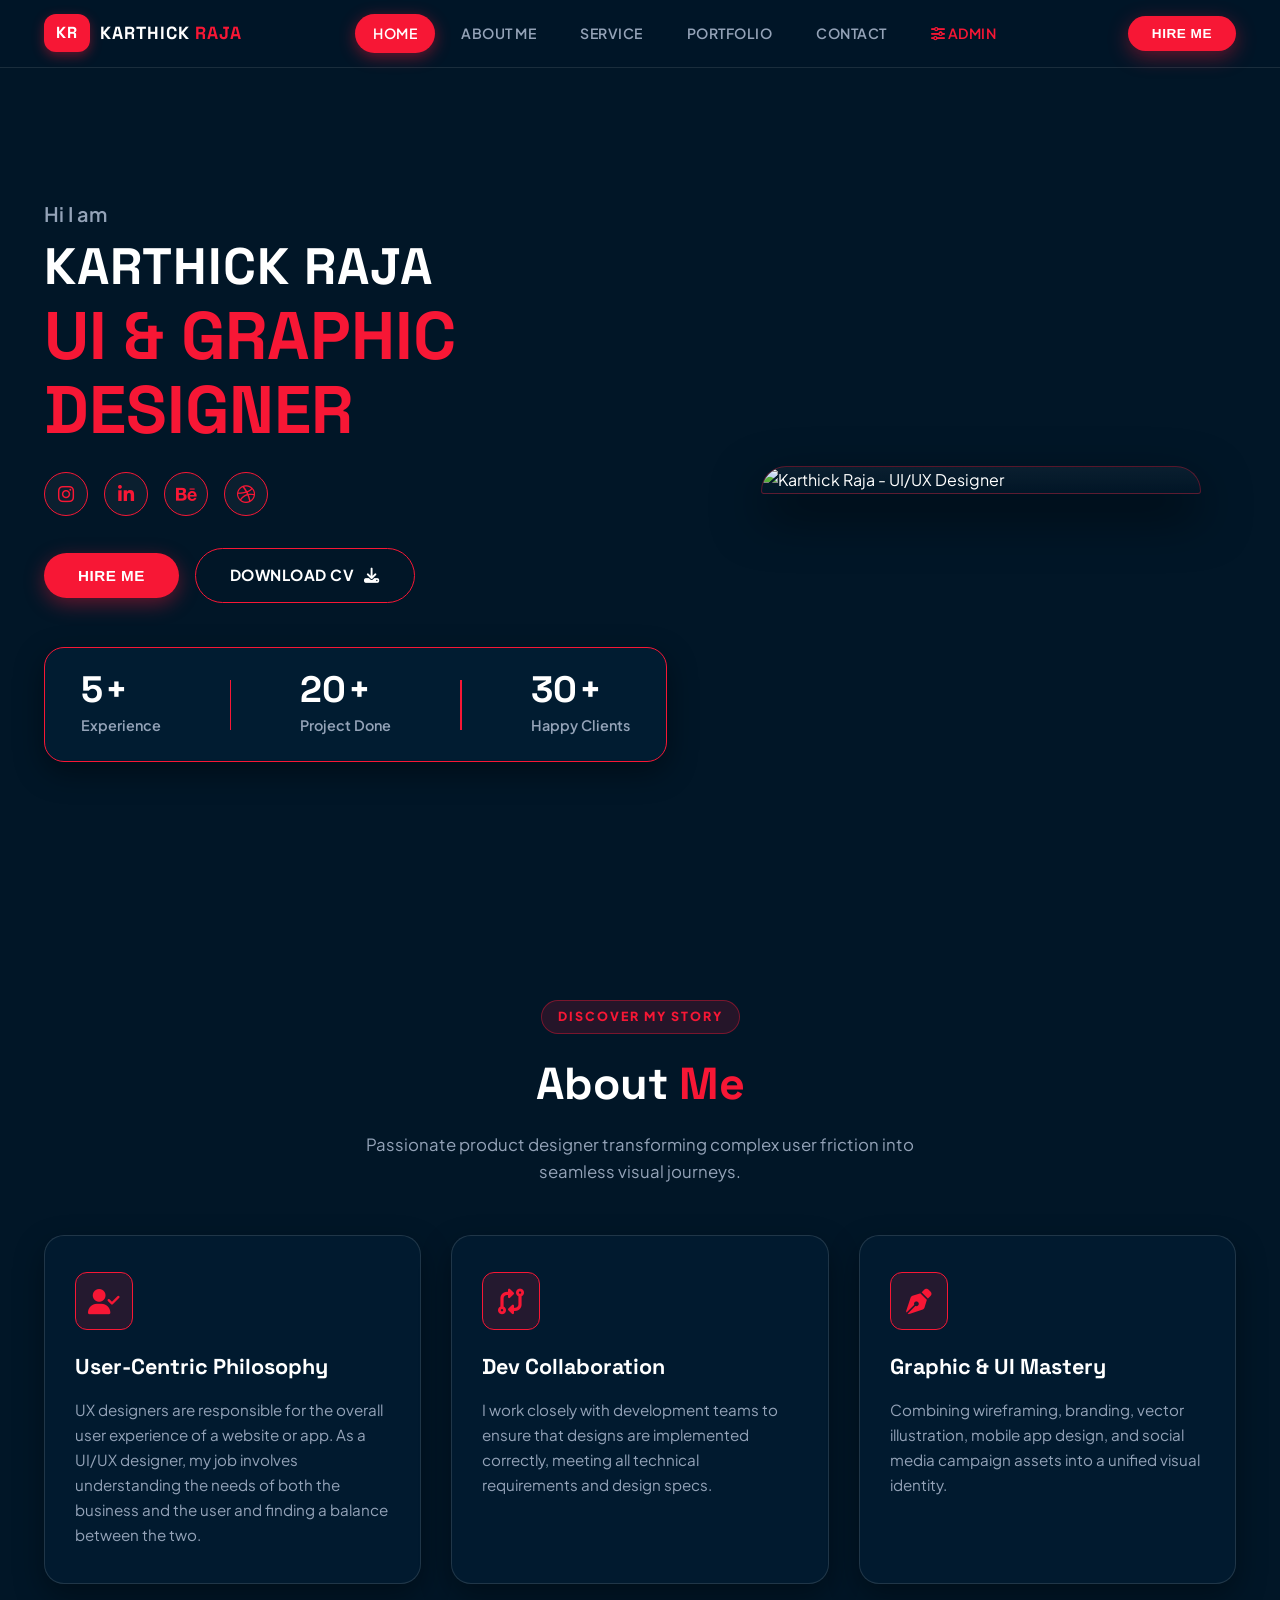
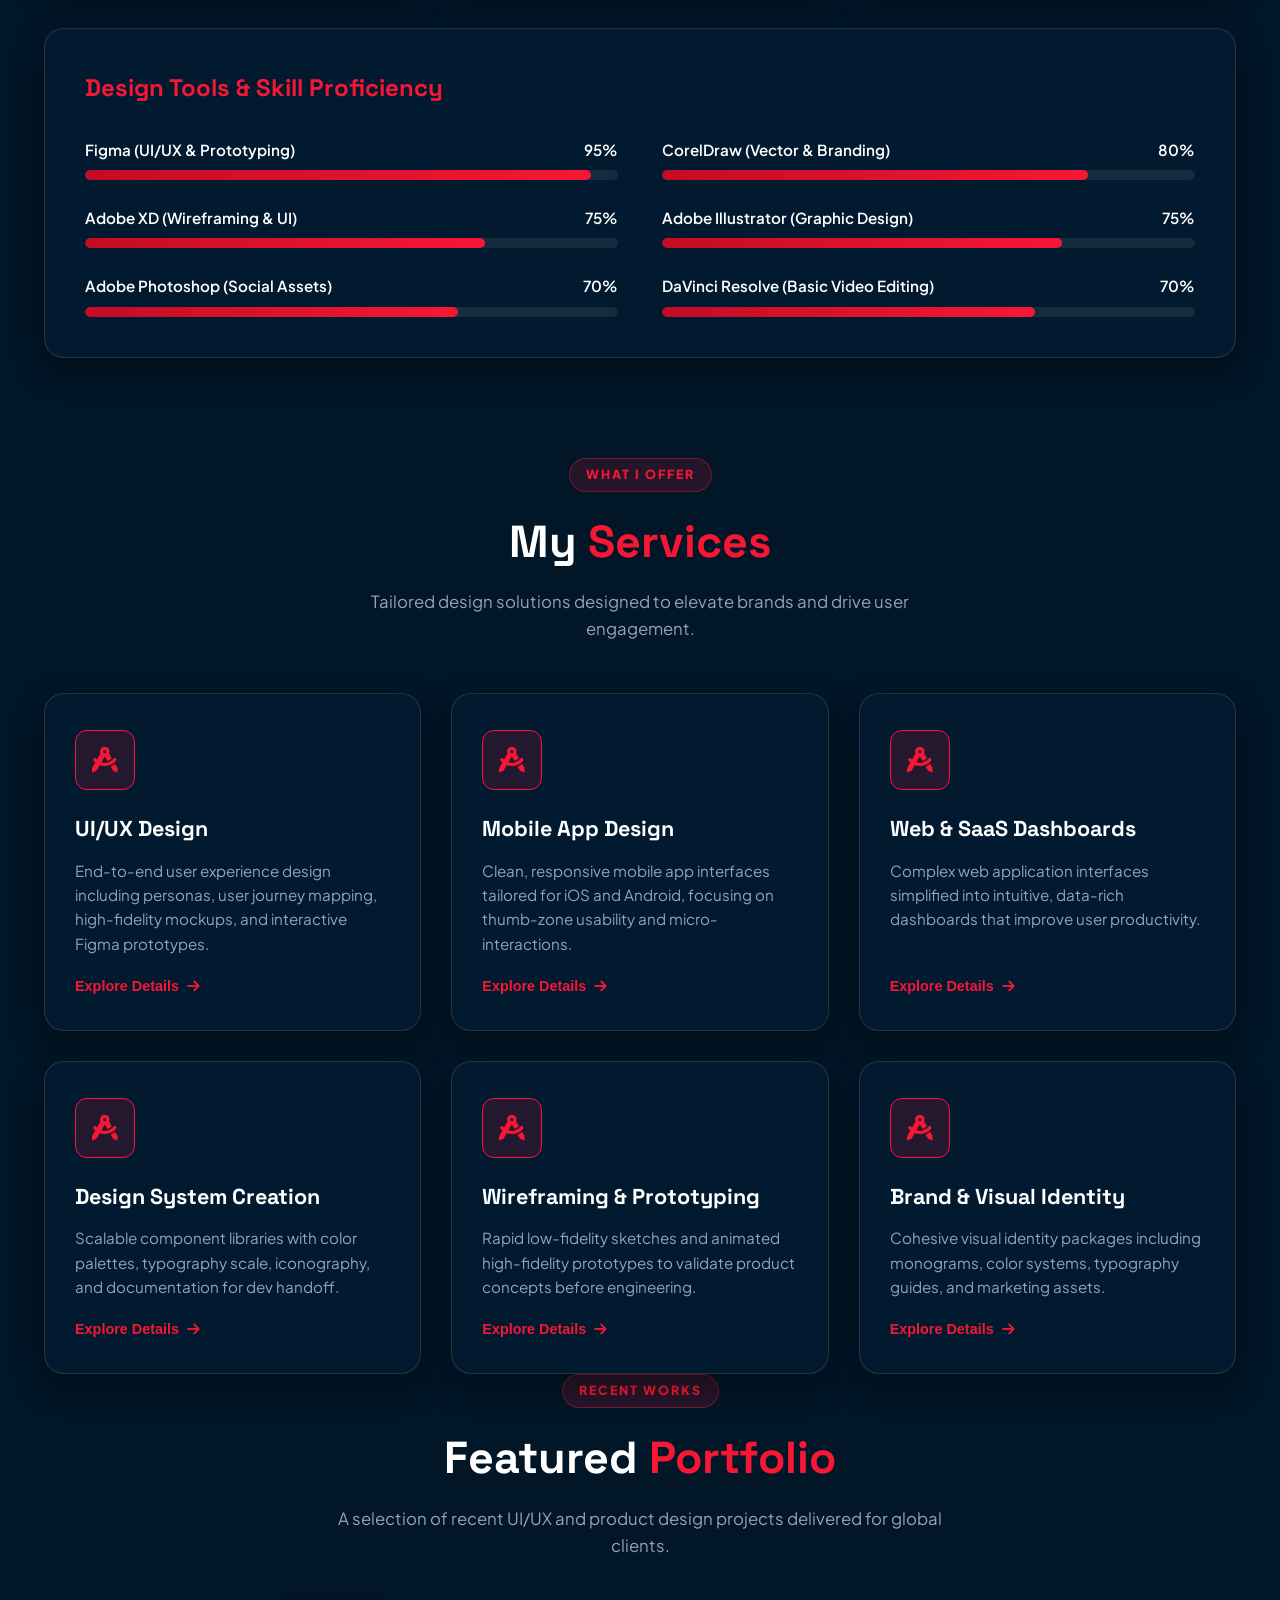
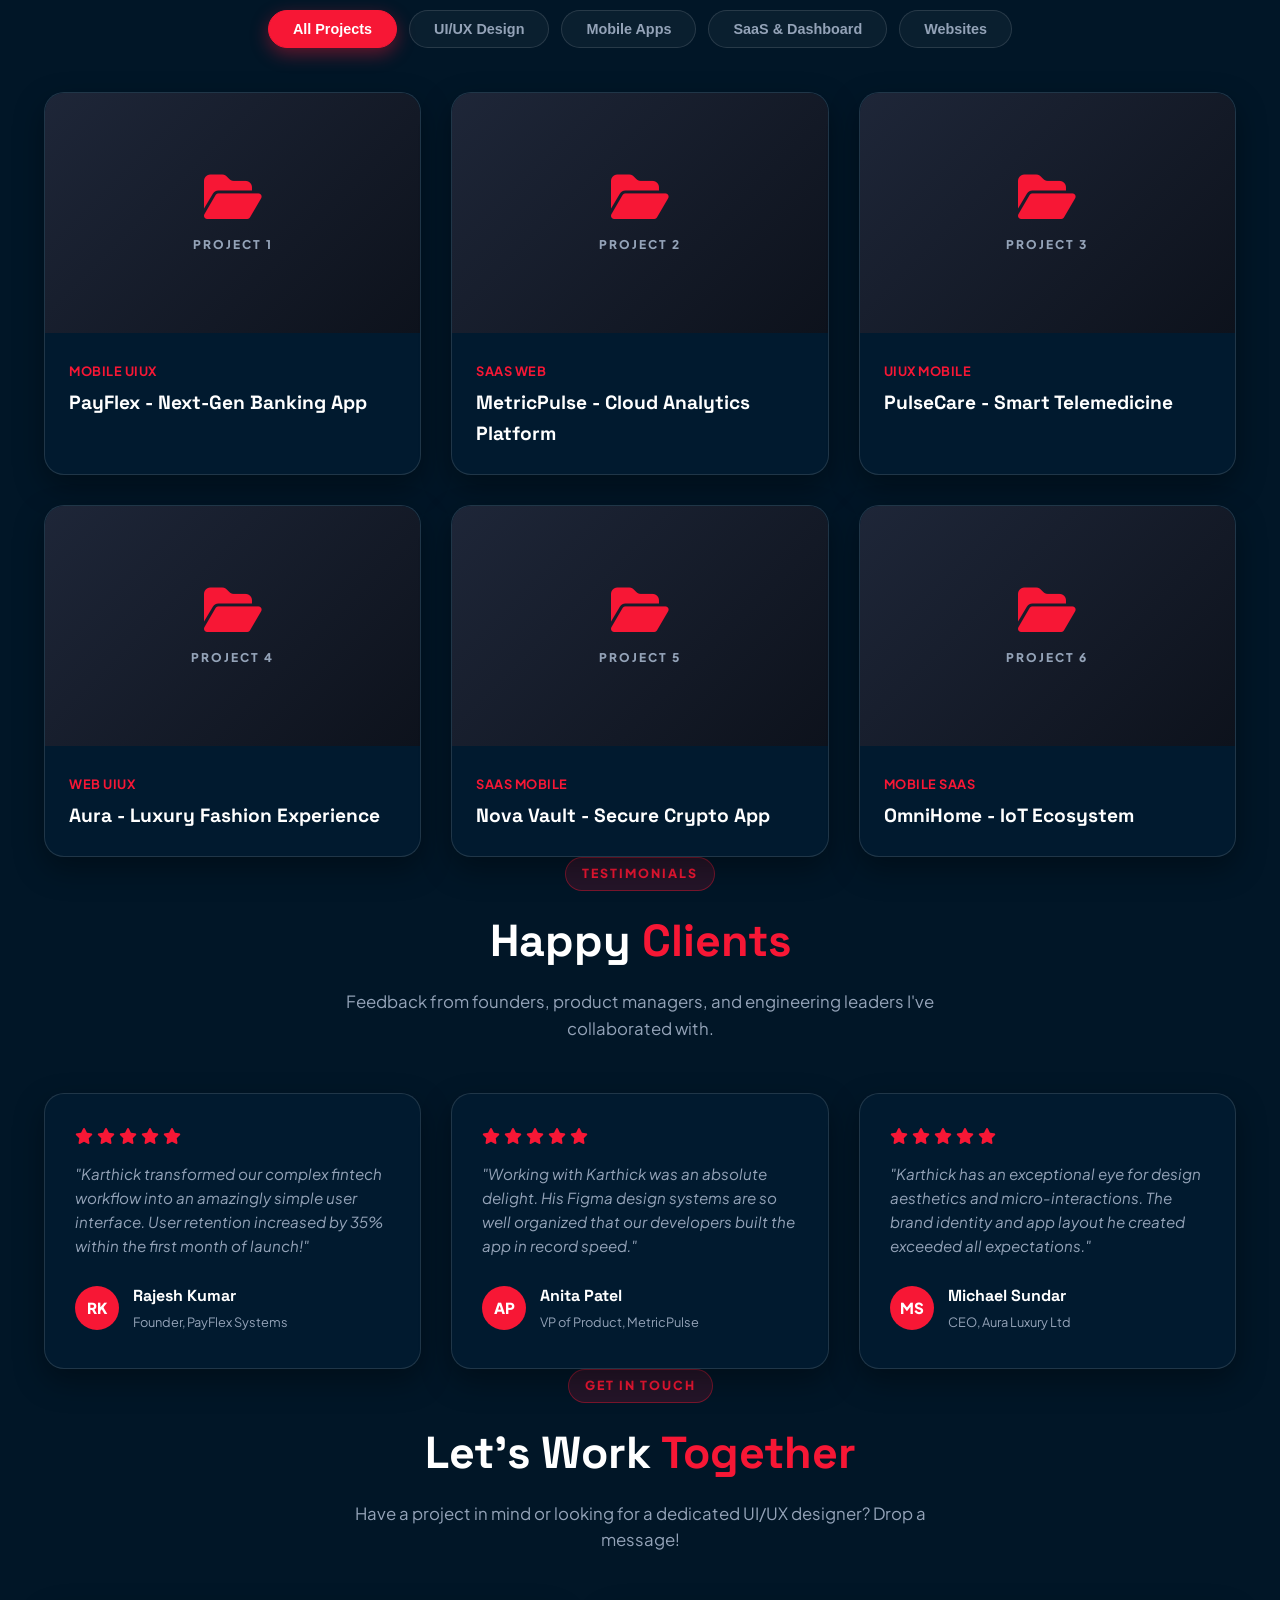
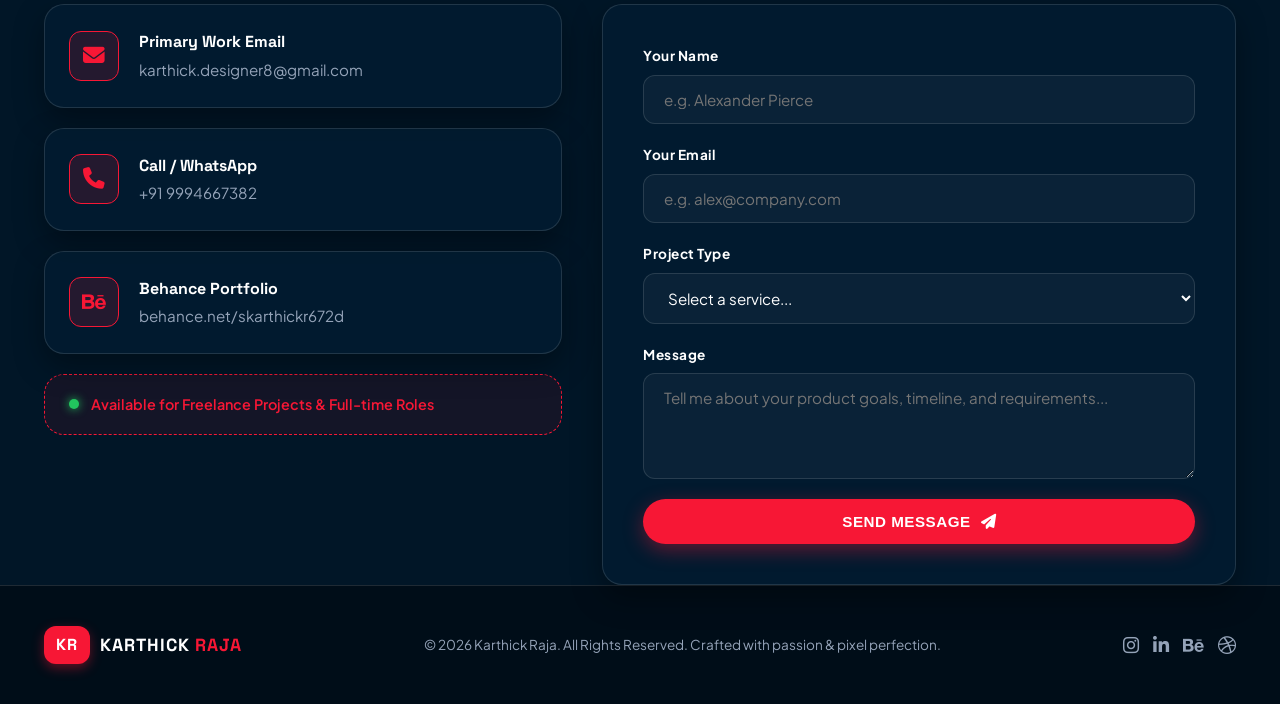
==== commit c3fea5df: "Add files via upload" ====
--- a/index.html
+++ b/index.html
@@ -35,7 +35,11 @@
         <div class="container nav-container">
             <!-- Brand Logo -->
             <a href="#home" class="brand-logo">
-                <img src="assets/logo.png" alt="KR Karthick Raja Logo" class="brand-logo-img">
+                <img src="assets/logo.png" alt="KR Karthick Raja Logo" class="brand-logo-img" onerror="this.style.display='none'; this.nextElementSibling.style.display='inline-flex';">
+                <span class="logo-fallback" style="display:none;">
+                    <span class="logo-badge">KR</span>
+                    <span class="logo-name">KARTHICK <strong>RAJA</strong></span>
+                </span>
             </a>
 
             <!-- Navigation Links -->
@@ -69,16 +73,16 @@
 
                 <!-- Social Icons -->
                 <div class="social-links">
-                    <a href="https://instagram.com" target="_blank" rel="noopener" aria-label="Instagram" class="social-icon">
+                    <a href="https://www.instagram.com/karthickartsplus?igsh=MXV0NG04NGJhenF2cg%3D%3D&utm_source=qr" target="_blank" rel="noopener" aria-label="Instagram" class="social-icon social-ig">
                         <i class="fa-brands fa-instagram"></i>
                     </a>
-                    <a href="https://linkedin.com" target="_blank" rel="noopener" aria-label="LinkedIn" class="social-icon">
+                    <a href="https://linkedin.com" target="_blank" rel="noopener" aria-label="LinkedIn" class="social-icon social-li">
                         <i class="fa-brands fa-linkedin-in"></i>
                     </a>
-                    <a href="https://www.behance.net/skarthickr672d" target="_blank" rel="noopener" aria-label="Behance" class="social-icon">
+                    <a href="https://www.behance.net/skarthickr672d" target="_blank" rel="noopener" aria-label="Behance" class="social-icon social-be">
                         <i class="fa-brands fa-behance"></i>
                     </a>
-                    <a href="https://dribbble.com" target="_blank" rel="noopener" aria-label="Dribbble" class="social-icon">
+                    <a href="https://dribbble.com" target="_blank" rel="noopener" aria-label="Dribbble" class="social-icon social-db">
                         <i class="fa-brands fa-dribbble"></i>
                     </a>
                 </div>
@@ -551,15 +555,19 @@
     <!-- Footer -->
     <footer class="footer">
         <div class="container footer-container">
-            <div class="footer-logo">
-                <img src="assets/logo.png" alt="KR Karthick Raja Logo" class="footer-logo-img">
-            </div>
+            <a href="#home" class="brand-logo">
+                <img src="assets/logo.png" alt="KR Karthick Raja Logo" class="footer-logo-img" onerror="this.style.display='none'; this.nextElementSibling.style.display='inline-flex';">
+                <span class="logo-fallback" style="display:none;">
+                    <span class="logo-badge">KR</span>
+                    <span class="logo-name">KARTHICK <strong>RAJA</strong></span>
+                </span>
+            </a>
             <p class="footer-copy">© 2026 Karthick Raja. All Rights Reserved. Crafted with passion & pixel perfection.</p>
             <div class="footer-socials">
-                <a href="https://instagram.com" target="_blank" rel="noopener"><i class="fa-brands fa-instagram"></i></a>
-                <a href="https://linkedin.com" target="_blank" rel="noopener"><i class="fa-brands fa-linkedin-in"></i></a>
-                <a href="https://behance.net" target="_blank" rel="noopener"><i class="fa-brands fa-behance"></i></a>
-                <a href="https://dribbble.com" target="_blank" rel="noopener"><i class="fa-brands fa-dribbble"></i></a>
+                <a href="https://www.instagram.com/karthickartsplus?igsh=MXV0NG04NGJhenF2cg%3D%3D&utm_source=qr" target="_blank" rel="noopener" class="social-ig"><i class="fa-brands fa-instagram"></i></a>
+                <a href="https://linkedin.com" target="_blank" rel="noopener" class="social-li"><i class="fa-brands fa-linkedin-in"></i></a>
+                <a href="https://www.behance.net/skarthickr672d" target="_blank" rel="noopener" class="social-be"><i class="fa-brands fa-behance"></i></a>
+                <a href="https://dribbble.com" target="_blank" rel="noopener" class="social-db"><i class="fa-brands fa-dribbble"></i></a>
             </div>
         </div>
     </footer>
--- a/styles.css
+++ b/styles.css
@@ -1,5 +1,5 @@
 /* ==========================================================================
-   KARTHICK RAJA PORTFOLIO - CLEAN FULL-WIDTH TOP NAVBAR & STATIC #011627 BG
+   KARTHICK RAJA PORTFOLIO - ALL-DEVICE RESPONSIVE DESIGN & LOGO OPTIMIZATION
    ========================================================================== */
 
 :root {
@@ -14,7 +14,7 @@
     --accent-dark: #C40C25;
     --accent-glow: rgba(247, 23, 53, 0.35);
     
-    /* Mapping aliases for backward compatibility */
+    /* Backward compatibility aliases */
     --gold-primary: #F71735;
     --gold-hover: #FF2E4A;
     --gold-dark: #C40C25;
@@ -68,13 +68,12 @@
     padding: 0 24px;
 }
 
-/* Hide Floating Background Blobs for Clean Static Interface */
 .liquid-bg {
     display: none;
 }
 
 /* ==========================================================================
-   CLEAN FULL-WIDTH HEADER NAVBAR (NO FLOATING OFFSET)
+   HEADER NAVBAR & OPTIMIZED BRAND LOGO
    ========================================================================== */
 .navbar {
     position: fixed;
@@ -86,8 +85,7 @@
     backdrop-filter: blur(20px);
     -webkit-backdrop-filter: blur(20px);
     border-bottom: 1px solid rgba(255, 255, 255, 0.1);
-    border-radius: 0;
-    padding: 16px 0;
+    padding: 14px 0;
     box-shadow: 0 4px 25px rgba(0, 0, 0, 0.4);
     transition: var(--smooth-transition);
 }
@@ -99,27 +97,60 @@
 }
 
 .brand-logo {
-    display: flex;
+    display: inline-flex;
     align-items: center;
     text-decoration: none;
+    max-width: 70%;
 }
 
 .brand-logo-img {
     height: 48px;
     width: auto;
+    max-width: 100%;
     object-fit: contain;
     filter: drop-shadow(0 2px 10px rgba(247, 23, 53, 0.4));
     transition: var(--spring-transition);
 }
 
+.logo-fallback {
+    display: inline-flex;
+    align-items: center;
+    gap: 10px;
+    text-decoration: none;
+}
+
+.logo-badge {
+    background: #F71735;
+    color: #FFFFFF;
+    font-family: var(--font-heading);
+    font-weight: 800;
+    font-size: 1rem;
+    padding: 6px 12px;
+    border-radius: var(--radius-sm);
+    box-shadow: 0 4px 12px rgba(247, 23, 53, 0.4);
+    letter-spacing: 1px;
+}
+
+.logo-name {
+    font-family: var(--font-heading);
+    font-weight: 700;
+    font-size: 1.1rem;
+    color: #FFFFFF;
+    letter-spacing: 1px;
+}
+
+.logo-name strong {
+    color: #F71735;
+}
+
 .brand-logo:hover .brand-logo-img {
-    transform: scale(1.04);
+    transform: scale(1.03);
 }
 
 .nav-menu {
     display: flex;
     align-items: center;
-    gap: 12px;
+    gap: 8px;
 }
 
 .nav-link {
@@ -145,13 +176,30 @@
     box-shadow: 0 4px 16px rgba(247, 23, 53, 0.45);
 }
 
+.nav-cta {
+    display: flex;
+    align-items: center;
+    gap: 12px;
+}
+
 .mobile-toggle {
     display: none;
-    background: none;
-    border: none;
+    background: rgba(255, 255, 255, 0.05);
+    border: 1px solid rgba(255, 255, 255, 0.15);
     color: var(--text-main);
-    font-size: 1.5rem;
+    width: 42px;
+    height: 42px;
+    border-radius: var(--radius-sm);
+    font-size: 1.3rem;
     cursor: pointer;
+    align-items: center;
+    justify-content: center;
+    transition: var(--smooth-transition);
+}
+
+.mobile-toggle:hover {
+    background: rgba(247, 23, 53, 0.2);
+    border-color: #F71735;
 }
 
 /* ==========================================================================
@@ -186,11 +234,12 @@
 
 .hero-title {
     font-family: var(--font-heading);
-    font-size: 3rem;
+    font-size: 3.2rem;
     font-weight: 800;
     letter-spacing: 1px;
     color: var(--text-main);
     margin-bottom: 4px;
+    line-height: 1.15;
 }
 
 .hero-subtitle {
@@ -200,6 +249,7 @@
     color: #F71735;
     line-height: 1.1;
     margin-bottom: 24px;
+    word-break: break-word;
 }
 
 .social-links {
@@ -207,11 +257,12 @@
     align-items: center;
     gap: 16px;
     margin-bottom: 32px;
+    flex-wrap: wrap;
 }
 
 .social-icon {
-    width: 42px;
-    height: 42px;
+    width: 44px;
+    height: 44px;
     background: rgba(255, 255, 255, 0.04);
     border: 1.5px solid #F71735;
     border-radius: var(--radius-pill);
@@ -234,8 +285,9 @@
 .hero-actions {
     display: flex;
     align-items: center;
-    gap: 20px;
-    margin-bottom: 48px;
+    gap: 16px;
+    margin-bottom: 44px;
+    flex-wrap: wrap;
 }
 
 /* Stats Box */
@@ -259,6 +311,7 @@
 .stat-item {
     display: flex;
     flex-direction: column;
+    align-items: flex-start;
 }
 
 .stat-number-wrap {
@@ -812,6 +865,7 @@
     color: var(--text-muted);
     text-decoration: none;
     font-size: 0.95rem;
+    word-break: break-all;
     transition: var(--smooth-transition);
 }
 
@@ -935,6 +989,7 @@
 .footer-logo-img {
     height: 42px;
     width: auto;
+    max-width: 180px;
     object-fit: contain;
 }
 
@@ -1072,11 +1127,15 @@
     font-size: 0.9rem;
 }
 
-/* Media Queries */
+/* ==========================================================================
+   COMPREHENSIVE ALL-DEVICE RESPONSIVE MEDIA QUERIES
+   ========================================================================== */
+
+/* Laptops & Tablets (Max 1024px) */
 @media (max-width: 1024px) {
     .hero-container {
         grid-template-columns: 1fr;
-        gap: 40px;
+        gap: 48px;
         text-align: center;
     }
 
@@ -1085,11 +1144,12 @@
     }
 
     .hero-subtitle {
-        font-size: 3.4rem;
+        font-size: 3.5rem;
     }
 
     .hero-portrait-card {
-        max-width: 360px;
+        max-width: 380px;
+        margin: 0 auto;
     }
 
     .about-grid,
@@ -1097,47 +1157,97 @@
     .portfolio-grid,
     .testimonials-grid {
         grid-template-columns: repeat(2, 1fr);
+        gap: 24px;
     }
 
     .contact-wrapper {
         grid-template-columns: 1fr;
-    }
-}
-
+        gap: 30px;
+    }
+}
+
+/* Tablets & Mobile Devices (Max 768px) */
 @media (max-width: 768px) {
+    .navbar {
+        padding: 10px 0;
+    }
+
+    .brand-logo-img {
+        height: 38px;
+        max-width: 160px;
+    }
+
+    .nav-cta .btn-header {
+        display: none; /* Hide top right header CTA on mobile to avoid header clutter */
+    }
+
+    .mobile-toggle {
+        display: flex;
+    }
+
     .nav-menu {
         position: fixed;
-        top: 80px;
+        top: 60px;
         left: -100%;
         width: 100%;
-        height: calc(100vh - 80px);
+        height: calc(100vh - 60px);
         background: rgba(1, 22, 39, 0.98);
+        backdrop-filter: blur(25px);
         flex-direction: column;
         justify-content: center;
-        gap: 24px;
+        align-items: center;
+        gap: 20px;
+        padding: 30px;
         transition: var(--smooth-transition);
         border: none;
+        z-index: 999;
     }
 
     .nav-menu.active {
         left: 0;
     }
 
-    .mobile-toggle {
-        display: block;
+    .nav-link {
+        font-size: 1.1rem;
+        padding: 12px 30px;
+        width: 80%;
+        text-align: center;
+    }
+
+    .hero-section {
+        padding-top: 110px;
+        padding-bottom: 60px;
     }
 
     .hero-title {
-        font-size: 2.2rem;
+        font-size: 2.3rem;
     }
 
     .hero-subtitle {
         font-size: 2.8rem;
+        margin-bottom: 20px;
+    }
+
+    .hero-actions {
+        justify-content: center;
+        width: 100%;
+    }
+
+    .hero-actions .btn {
+        width: 100%;
+        max-width: 280px;
     }
 
     .stats-box {
         flex-direction: column;
         gap: 20px;
+        padding: 24px;
+        align-items: center;
+        text-align: center;
+    }
+
+    .stat-item {
+        align-items: center;
     }
 
     .stat-divider {
@@ -1152,4 +1262,51 @@
     .skills-grid {
         grid-template-columns: 1fr;
     }
-}
+
+    .skills-wrapper {
+        padding: 28px 20px;
+    }
+
+    .contact-form {
+        padding: 28px 20px;
+    }
+
+    .modal-card {
+        padding: 28px 20px;
+        max-width: 92%;
+    }
+
+    .footer-container {
+        flex-direction: column;
+        text-align: center;
+        gap: 16px;
+    }
+}
+
+/* Small Mobile Phones (Max 480px) */
+@media (max-width: 480px) {
+    .brand-logo-img {
+        height: 34px;
+        max-width: 140px;
+    }
+
+    .hero-title {
+        font-size: 1.9rem;
+    }
+
+    .hero-subtitle {
+        font-size: 2.2rem;
+    }
+
+    .section-title {
+        font-size: 2.1rem;
+    }
+
+    .about-card, .service-card, .testimonial-card {
+        padding: 26px 20px;
+    }
+
+    .hero-portrait-card {
+        max-width: 290px;
+    }
+}
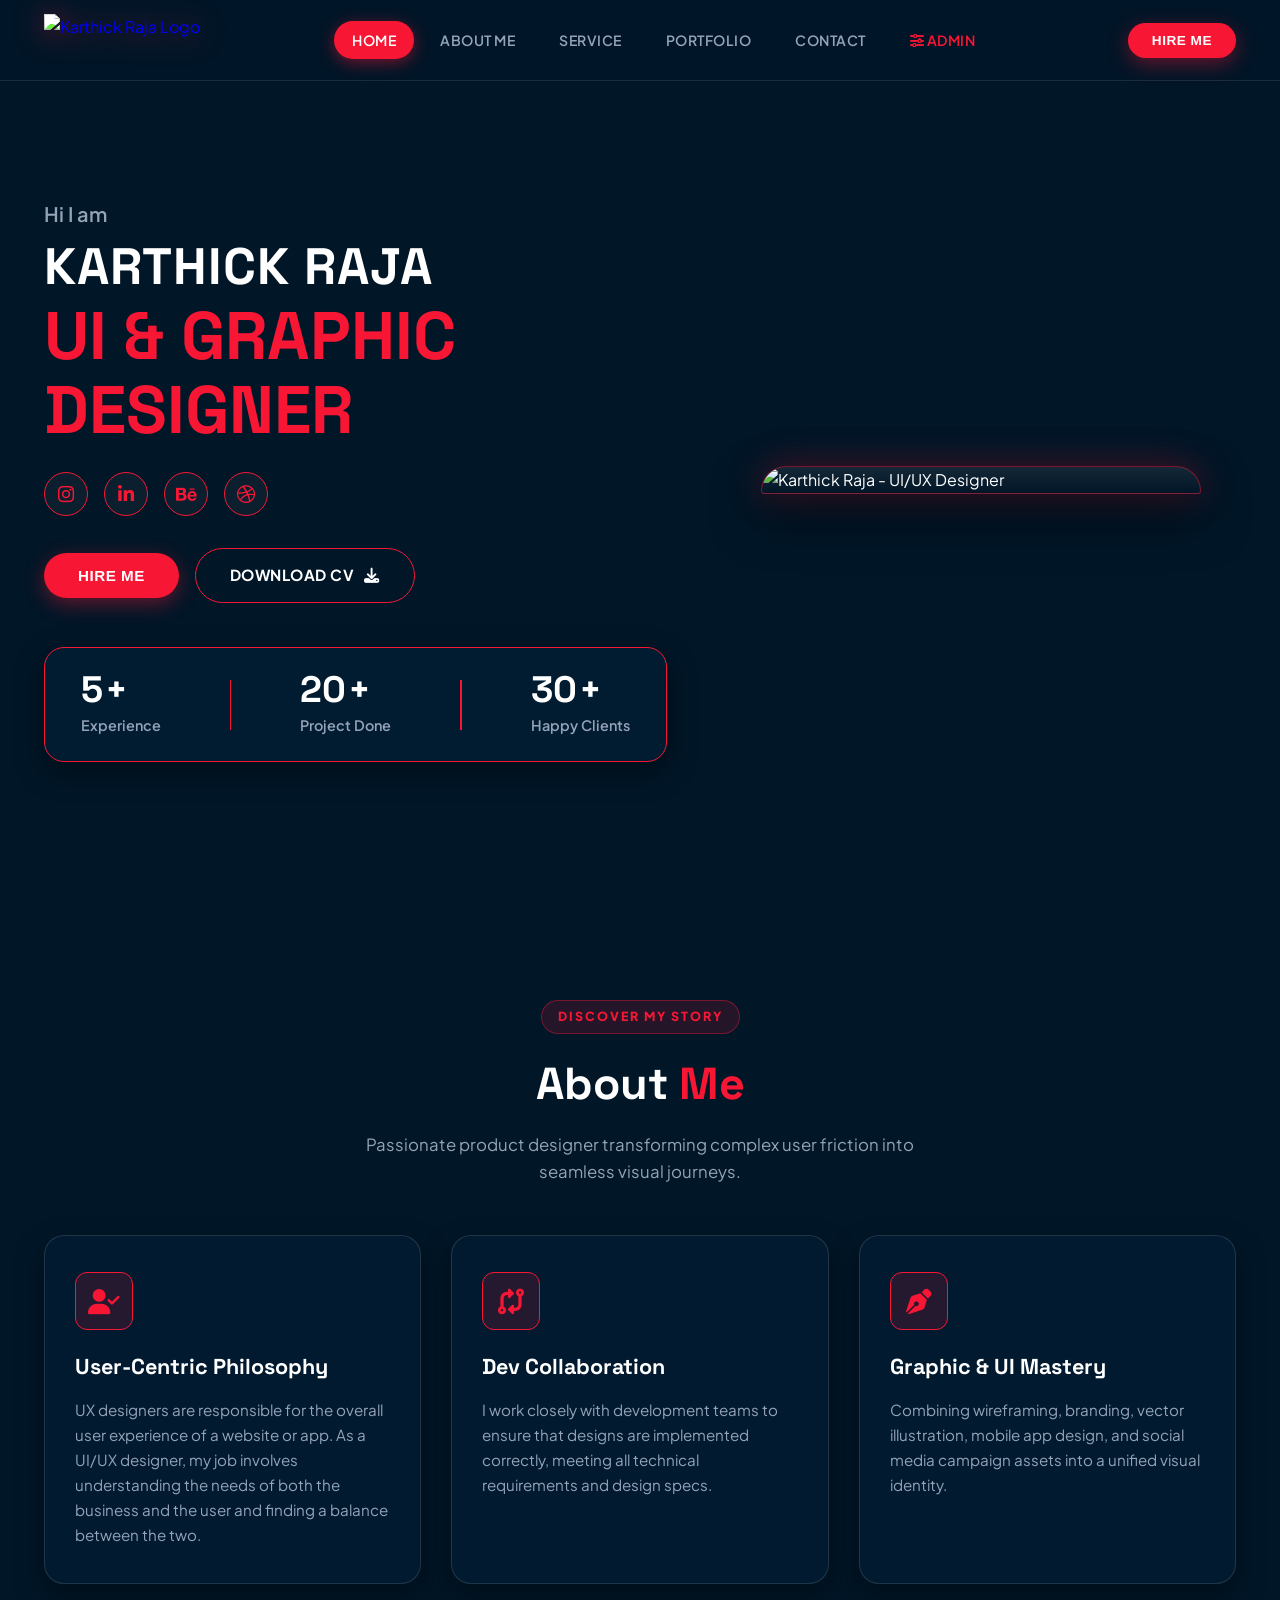
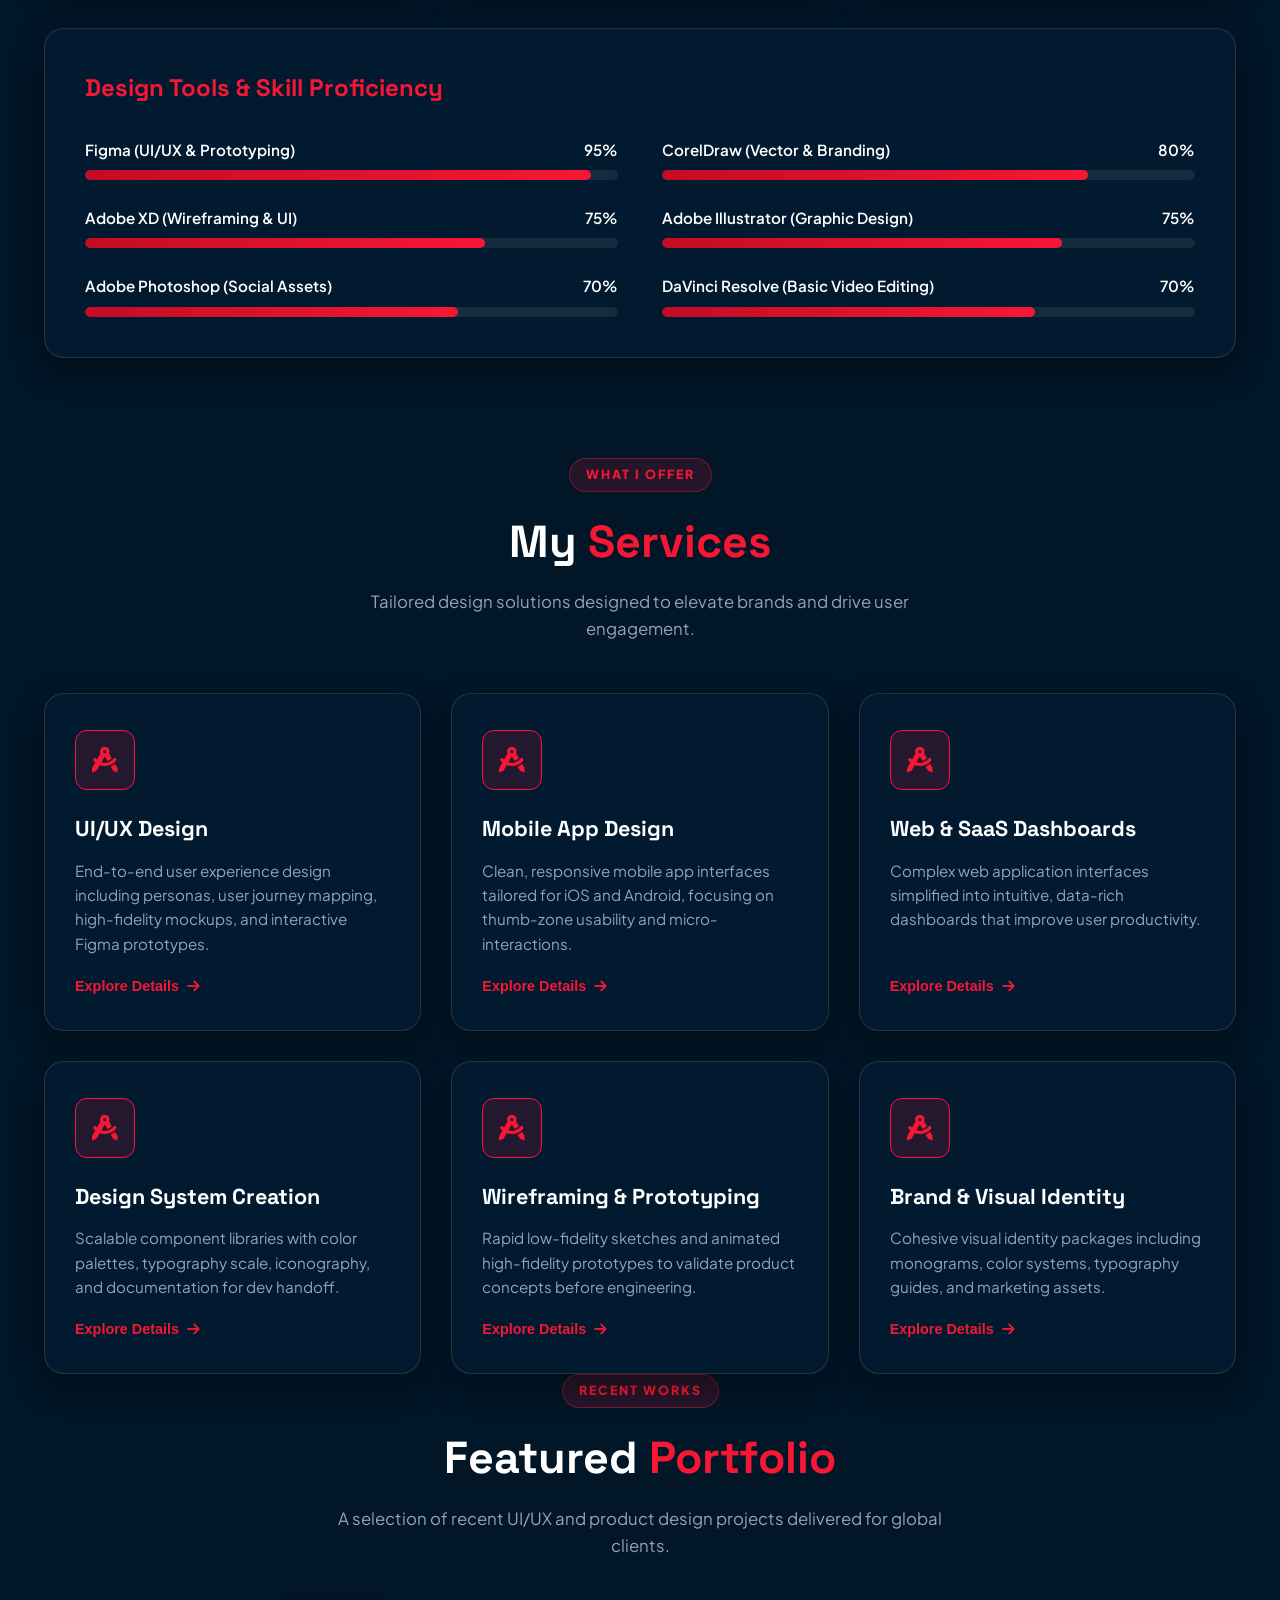
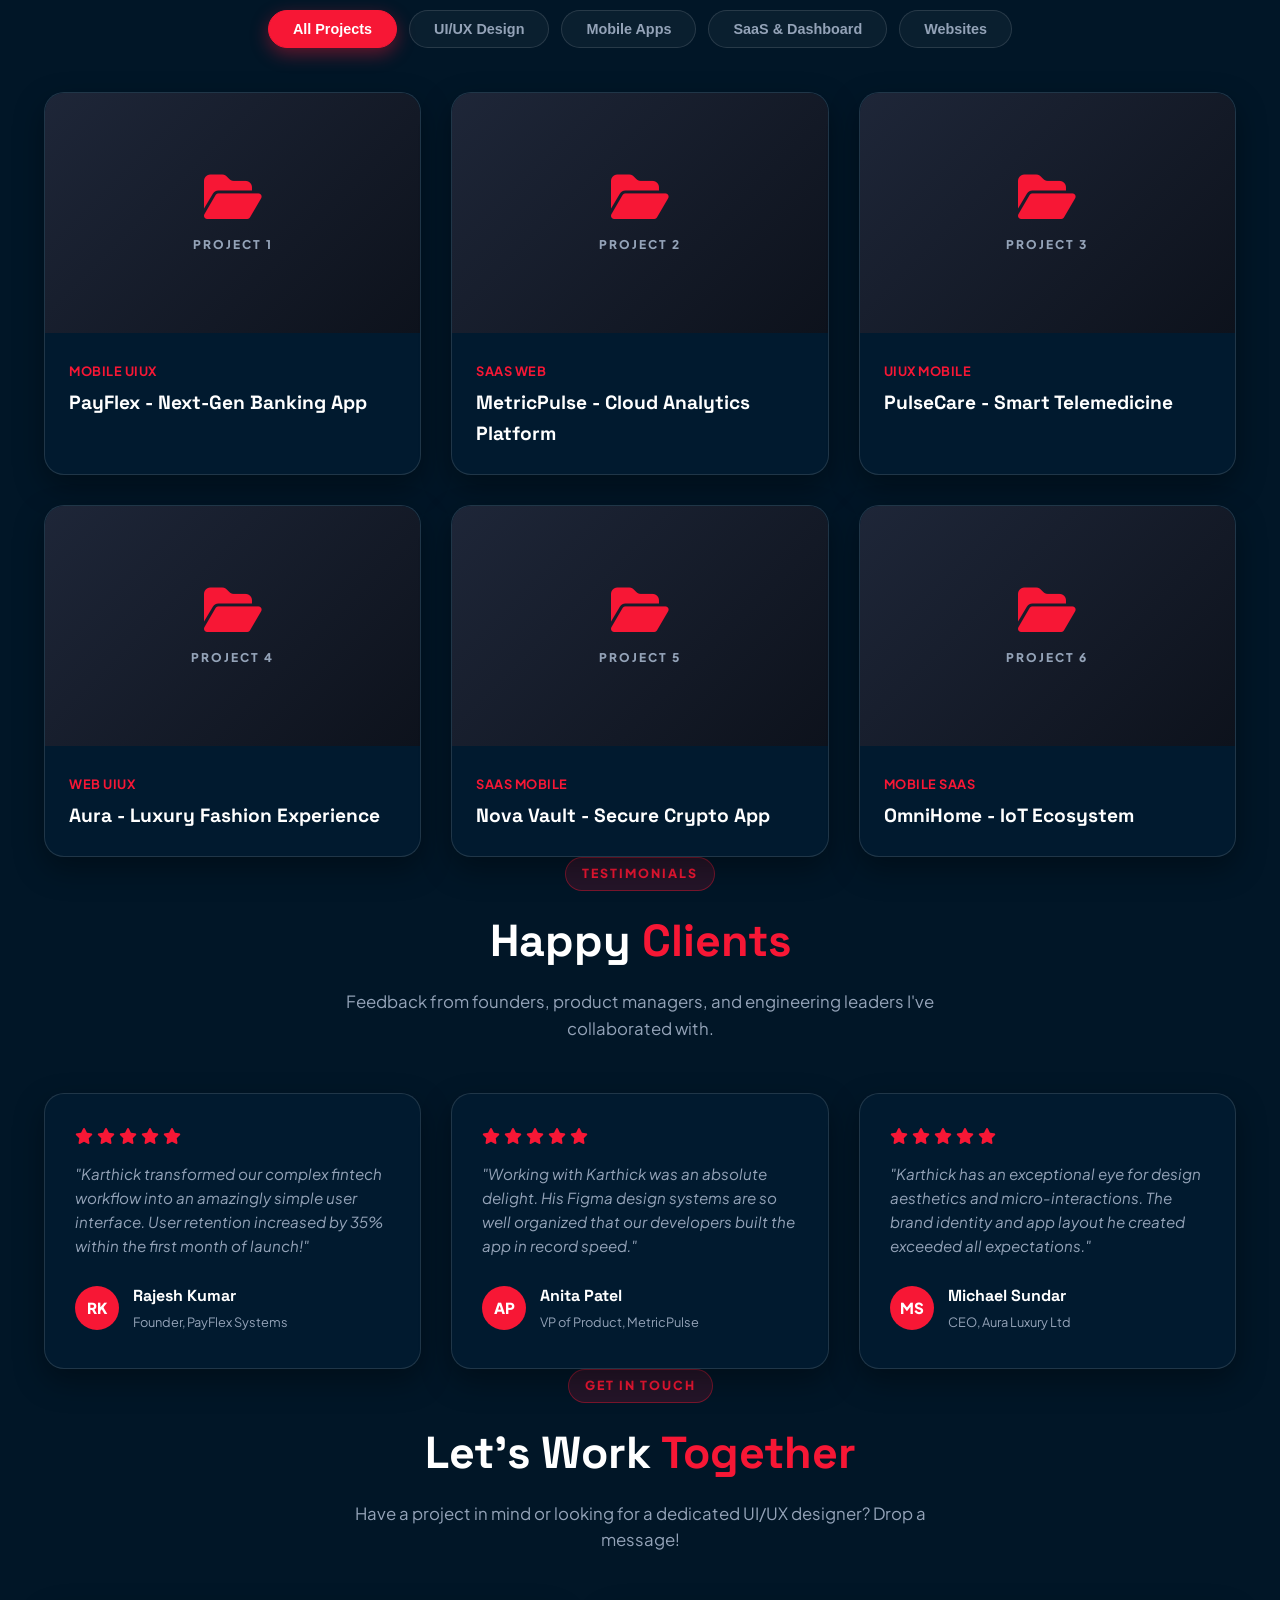
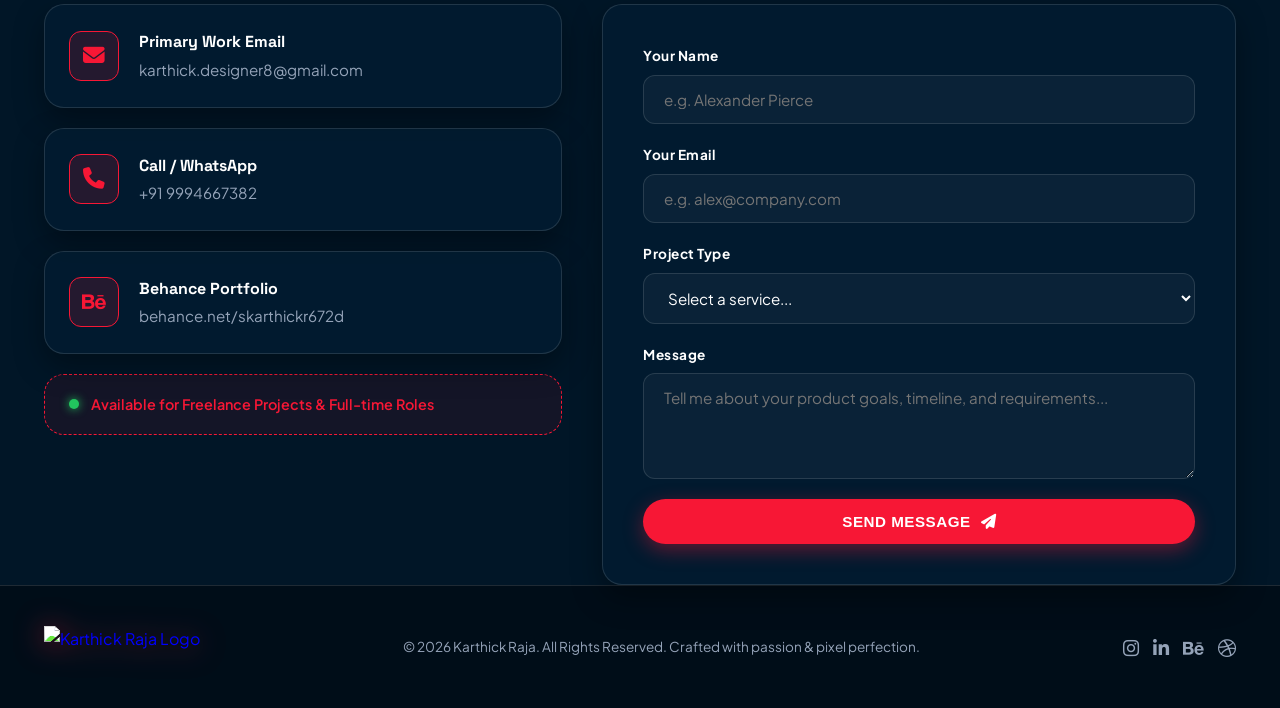
==== commit c13ee4bd: "Add files via upload" ====
--- a/index.html
+++ b/index.html
@@ -35,11 +35,7 @@
         <div class="container nav-container">
             <!-- Brand Logo -->
             <a href="#home" class="brand-logo">
-                <img src="assets/logo.png" alt="KR Karthick Raja Logo" class="brand-logo-img" onerror="this.style.display='none'; this.nextElementSibling.style.display='inline-flex';">
-                <span class="logo-fallback" style="display:none;">
-                    <span class="logo-badge">KR</span>
-                    <span class="logo-name">KARTHICK <strong>RAJA</strong></span>
-                </span>
+                <img src="assets/logo.png" alt="Karthick Raja Logo" class="brand-logo-img">
             </a>
 
             <!-- Navigation Links -->
@@ -556,11 +552,7 @@
     <footer class="footer">
         <div class="container footer-container">
             <a href="#home" class="brand-logo">
-                <img src="assets/logo.png" alt="KR Karthick Raja Logo" class="footer-logo-img" onerror="this.style.display='none'; this.nextElementSibling.style.display='inline-flex';">
-                <span class="logo-fallback" style="display:none;">
-                    <span class="logo-badge">KR</span>
-                    <span class="logo-name">KARTHICK <strong>RAJA</strong></span>
-                </span>
+                <img src="assets/logo.png" alt="Karthick Raja Logo" class="footer-logo-img">
             </a>
             <p class="footer-copy">© 2026 Karthick Raja. All Rights Reserved. Crafted with passion & pixel perfection.</p>
             <div class="footer-socials">
--- a/styles.css
+++ b/styles.css
@@ -101,15 +101,24 @@
     align-items: center;
     text-decoration: none;
     max-width: 70%;
+    z-index: 10;
 }
 
 .brand-logo-img {
-    height: 48px;
+    height: 52px;
     width: auto;
     max-width: 100%;
     object-fit: contain;
-    filter: drop-shadow(0 2px 10px rgba(247, 23, 53, 0.4));
+    filter: brightness(1.25) contrast(1.15) drop-shadow(0 2px 14px rgba(247, 23, 53, 0.6));
     transition: var(--spring-transition);
+}
+
+.footer-logo-img {
+    height: 44px;
+    width: auto;
+    max-width: 180px;
+    object-fit: contain;
+    filter: brightness(1.25) contrast(1.15) drop-shadow(0 2px 14px rgba(247, 23, 53, 0.6));
 }
 
 .logo-fallback {
@@ -354,23 +363,27 @@
     max-width: 440px;
     border-radius: 200px 200px 24px 24px;
     overflow: hidden;
-    background: linear-gradient(180deg, rgba(255, 255, 255, 0.04) 0%, rgba(1, 22, 39, 0.95) 100%);
-    box-shadow: 0 20px 50px rgba(0, 0, 0, 0.6);
-    border: 1px solid rgba(247, 23, 53, 0.35);
+    background: linear-gradient(180deg, rgba(255, 255, 255, 0.08) 0%, rgba(1, 22, 39, 0.95) 100%);
+    box-shadow: 0 20px 50px rgba(0, 0, 0, 0.6), 0 0 35px rgba(247, 23, 53, 0.35);
+    border: 1.5px solid rgba(247, 23, 53, 0.5);
     transition: var(--smooth-transition);
 }
 
 .hero-portrait-card:hover {
     transform: translateY(-4px);
-    box-shadow: 0 25px 60px rgba(247, 23, 53, 0.4);
+    box-shadow: 0 25px 60px rgba(247, 23, 53, 0.55);
 }
 
 .hero-portrait-img {
     width: 100%;
     height: auto;
+    max-height: 540px;
+    object-fit: cover;
+    object-position: top center;
     display: block;
     position: relative;
     z-index: 2;
+    filter: brightness(1.05) contrast(1.05);
 }
 
 /* ==========================================================================
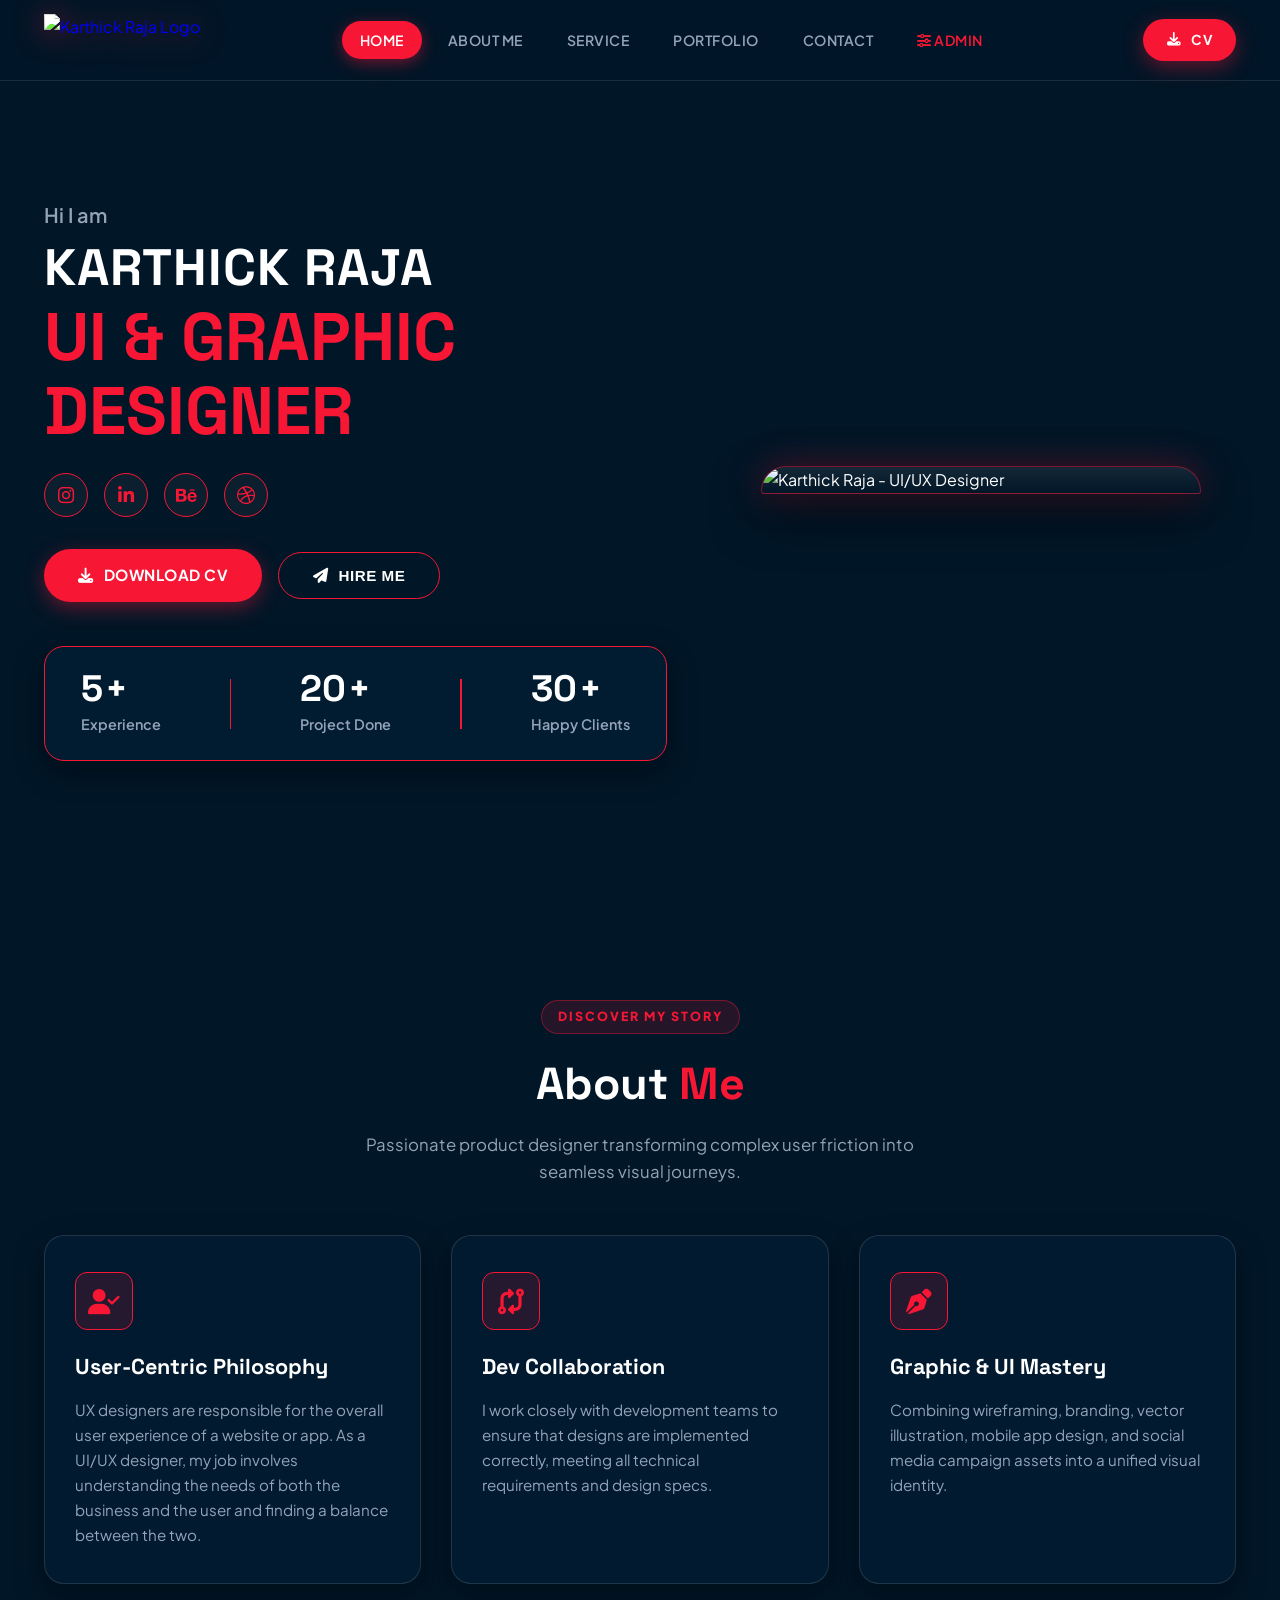
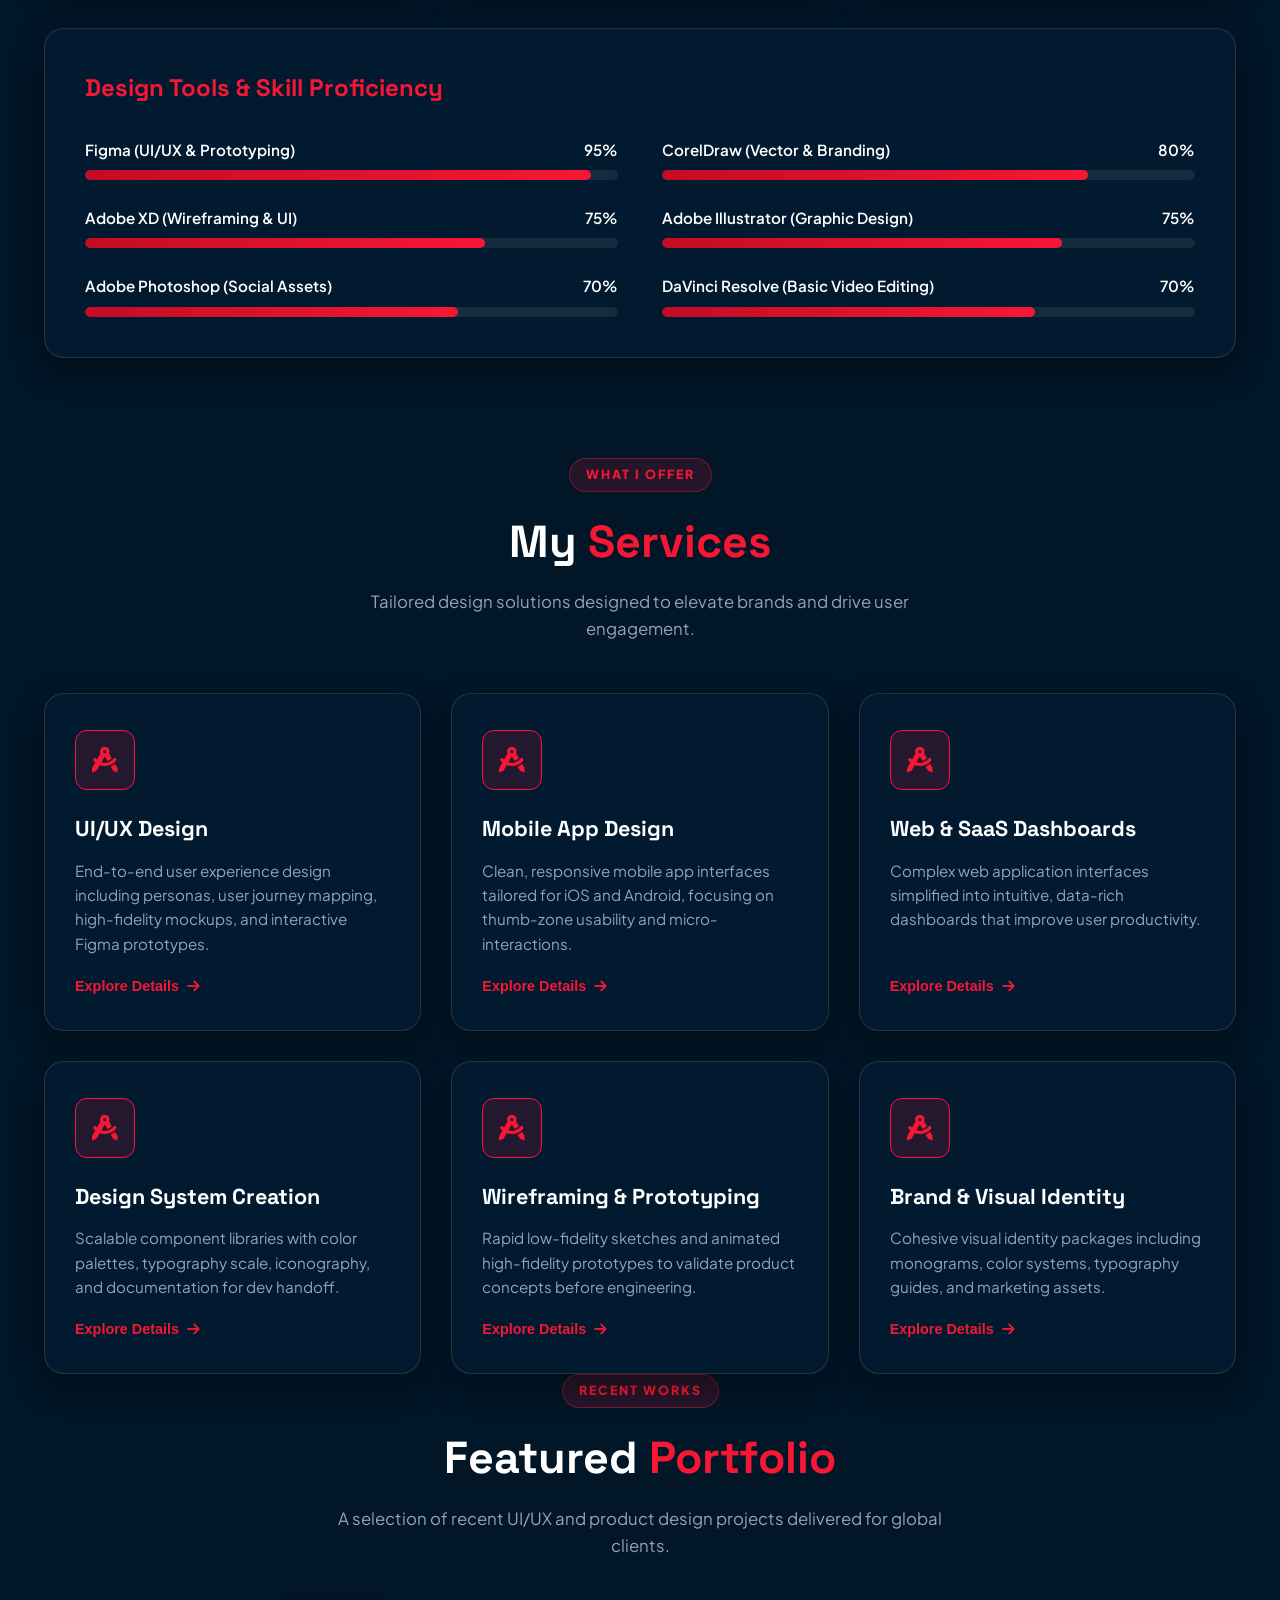
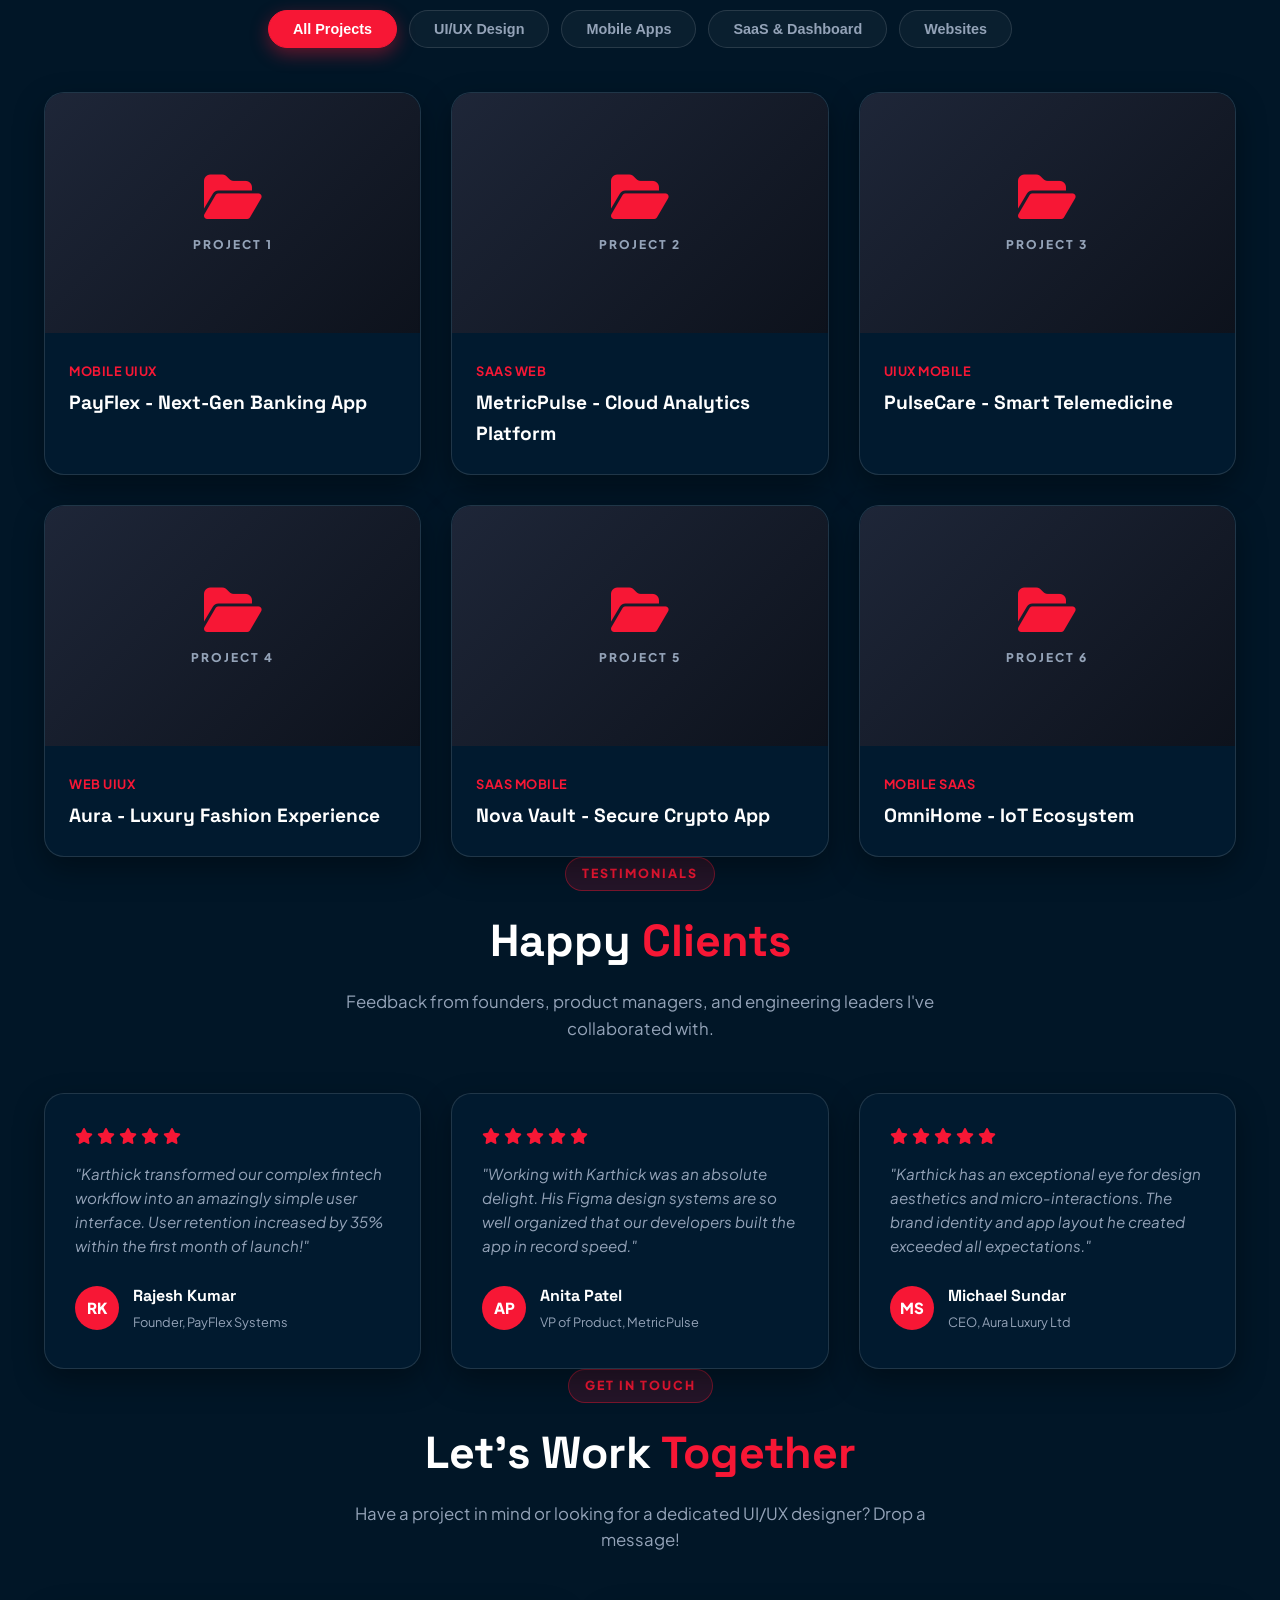
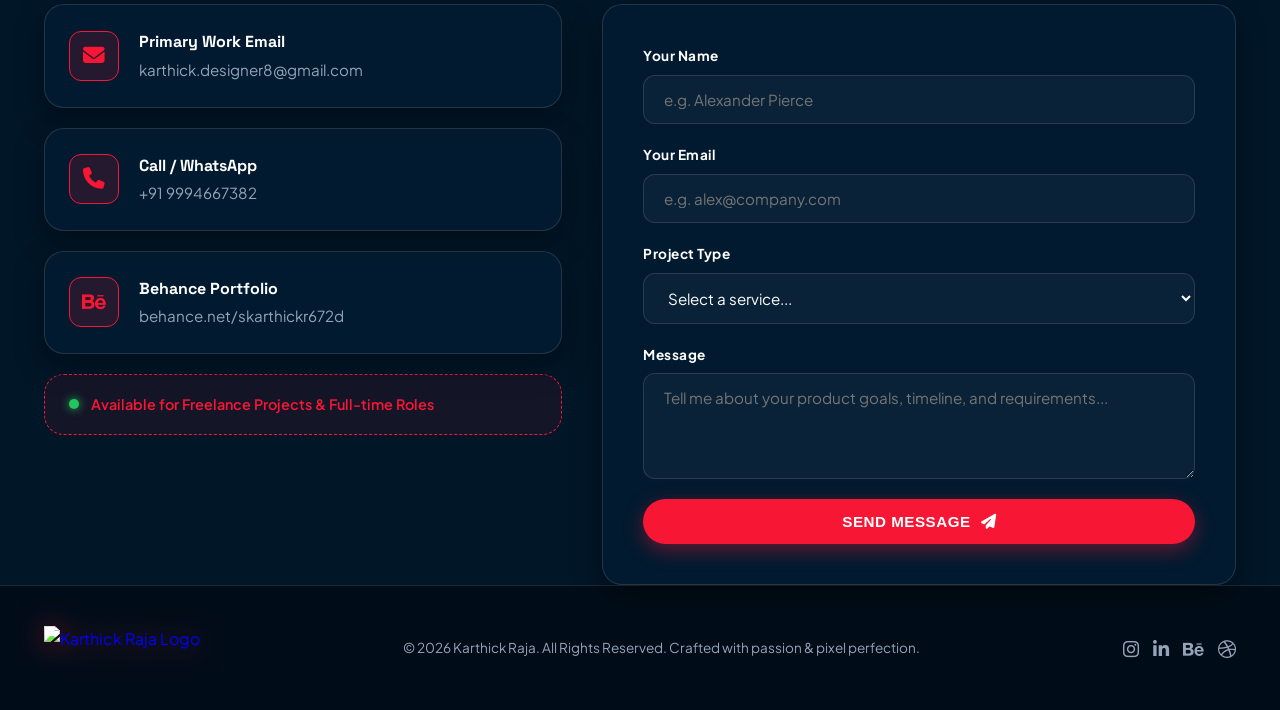
==== commit 8f5bf5ce: "Add files via upload" ====
--- a/index.html
+++ b/index.html
@@ -50,7 +50,7 @@
 
             <!-- Nav Action CTA -->
             <div class="nav-cta">
-                <button class="btn btn-gold btn-header" onclick="openModal('hireModal')">HIRE ME</button>
+                <a href="assets/Karthick_Raja_Resume.pdf" download="Karthick_Raja_Resume.pdf" target="_blank" rel="noopener" class="btn btn-gold btn-header"><i class="fa-solid fa-download"></i> CV</a>
                 <button class="mobile-toggle" id="mobile-toggle" aria-label="Toggle Menu">
                     <i class="fa-solid fa-bars"></i>
                 </button>
@@ -85,8 +85,12 @@
 
                 <!-- Hero Action Buttons -->
                 <div class="hero-actions">
-                    <button class="btn btn-gold" onclick="openModal('hireModal')">HIRE ME</button>
-                    <a href="assets/Karthick_Raja_Resume.pdf" download="Karthick_Raja_Resume.pdf" class="btn btn-outline">DOWNLOAD CV <i class="fa-solid fa-download"></i></a>
+                    <a href="assets/Karthick_Raja_Resume.pdf" download="Karthick_Raja_Resume.pdf" target="_blank" rel="noopener" class="btn btn-gold">
+                        <i class="fa-solid fa-download"></i> DOWNLOAD CV
+                    </a>
+                    <button class="btn btn-outline" onclick="openModal('hireModal')">
+                        <i class="fa-solid fa-paper-plane"></i> HIRE ME
+                    </button>
                 </div>
 
                 <!-- Hero Stats Box -->
@@ -693,7 +697,7 @@
             </div>
 
             <div class="cv-actions" style="display:flex; gap:12px; margin-top:20px;">
-                <a href="assets/Karthick_Raja_Resume.pdf" download="Karthick_Raja_Resume.pdf" class="btn btn-gold btn-full"><i class="fa-solid fa-file-pdf"></i> Download Official Resume PDF</a>
+                <a href="assets/Karthick_Raja_Resume.pdf" download="Karthick_Raja_Resume.pdf" target="_blank" rel="noopener" class="btn btn-gold btn-full"><i class="fa-solid fa-file-pdf"></i> Download Official Resume PDF</a>
             </div>
         </div>
 
--- a/styles.css
+++ b/styles.css
@@ -1,5 +1,5 @@
 /* ==========================================================================
-   KARTHICK RAJA PORTFOLIO - ALL-DEVICE RESPONSIVE DESIGN & LOGO OPTIMIZATION
+   KARTHICK RAJA PORTFOLIO - PERFECTED ALL-DEVICE RESPONSIVE DESIGN & MOBILE CV
    ========================================================================== */
 
 :root {
@@ -46,19 +46,23 @@
     padding: 0;
 }
 
-html {
+html, body {
+    width: 100%;
+    max-width: 100%;
+    overflow-x: hidden !important;
     scroll-behavior: smooth;
     font-size: 16px;
-}
-
-body {
     background-color: var(--bg-dark);
     color: var(--text-main);
     font-family: var(--font-body);
     line-height: 1.6;
-    overflow-x: hidden;
-    position: relative;
     -webkit-font-smoothing: antialiased;
+}
+
+img, svg, video {
+    max-width: 100%;
+    height: auto;
+    display: block;
 }
 
 .container {
@@ -66,6 +70,7 @@
     max-width: 1240px;
     margin: 0 auto;
     padding: 0 24px;
+    box-sizing: border-box;
 }
 
 .liquid-bg {
@@ -73,7 +78,7 @@
 }
 
 /* ==========================================================================
-   HEADER NAVBAR & OPTIMIZED BRAND LOGO
+   HEADER NAVBAR & BRAND LOGO
    ========================================================================== */
 .navbar {
     position: fixed;
@@ -100,7 +105,7 @@
     display: inline-flex;
     align-items: center;
     text-decoration: none;
-    max-width: 70%;
+    max-width: 65%;
     z-index: 10;
 }
 
@@ -119,41 +124,6 @@
     max-width: 180px;
     object-fit: contain;
     filter: brightness(1.25) contrast(1.15) drop-shadow(0 2px 14px rgba(247, 23, 53, 0.6));
-}
-
-.logo-fallback {
-    display: inline-flex;
-    align-items: center;
-    gap: 10px;
-    text-decoration: none;
-}
-
-.logo-badge {
-    background: #F71735;
-    color: #FFFFFF;
-    font-family: var(--font-heading);
-    font-weight: 800;
-    font-size: 1rem;
-    padding: 6px 12px;
-    border-radius: var(--radius-sm);
-    box-shadow: 0 4px 12px rgba(247, 23, 53, 0.4);
-    letter-spacing: 1px;
-}
-
-.logo-name {
-    font-family: var(--font-heading);
-    font-weight: 700;
-    font-size: 1.1rem;
-    color: #FFFFFF;
-    letter-spacing: 1px;
-}
-
-.logo-name strong {
-    color: #F71735;
-}
-
-.brand-logo:hover .brand-logo-img {
-    transform: scale(1.03);
 }
 
 .nav-menu {
@@ -243,7 +213,7 @@
 
 .hero-title {
     font-family: var(--font-heading);
-    font-size: 3.2rem;
+    font-size: clamp(2rem, 4.5vw, 3.2rem);
     font-weight: 800;
     letter-spacing: 1px;
     color: var(--text-main);
@@ -253,7 +223,7 @@
 
 .hero-subtitle {
     font-family: var(--font-heading);
-    font-size: 4.2rem;
+    font-size: clamp(2.4rem, 6vw, 4.2rem);
     font-weight: 800;
     color: #F71735;
     line-height: 1.1;
@@ -426,6 +396,7 @@
     transition: var(--smooth-transition);
     border: none;
     text-decoration: none;
+    box-sizing: border-box;
 }
 
 .btn-gold, .btn-primary {
@@ -486,7 +457,7 @@
 
 .section-title {
     font-family: var(--font-heading);
-    font-size: 2.8rem;
+    font-size: clamp(2rem, 4vw, 2.8rem);
     font-weight: 800;
     color: var(--text-main);
     margin-bottom: 12px;
@@ -865,6 +836,7 @@
     justify-content: center;
     color: #F71735;
     font-size: 1.35rem;
+    flex-shrink: 0;
 }
 
 .info-card h4 {
@@ -999,13 +971,6 @@
     gap: 20px;
 }
 
-.footer-logo-img {
-    height: 42px;
-    width: auto;
-    max-width: 180px;
-    object-fit: contain;
-}
-
 .footer-copy {
     color: var(--text-muted);
     font-size: 0.85rem;
@@ -1030,14 +995,14 @@
 .modal-overlay {
     position: fixed;
     inset: 0;
-    background: rgba(1, 15, 27, 0.85);
+    background: rgba(1, 15, 27, 0.88);
     backdrop-filter: blur(20px);
     -webkit-backdrop-filter: blur(20px);
     z-index: 2000;
     display: flex;
     align-items: center;
     justify-content: center;
-    padding: 24px;
+    padding: 20px;
     opacity: 0;
     visibility: hidden;
     transition: var(--smooth-transition);
@@ -1052,8 +1017,10 @@
     position: relative;
     width: 100%;
     max-width: 520px;
-    padding: 40px;
-    background: rgba(1, 26, 46, 0.95);
+    max-height: 90vh;
+    overflow-y: auto;
+    padding: 36px 30px;
+    background: rgba(1, 26, 46, 0.96);
     border: 1.5px solid #F71735;
     border-radius: var(--radius-lg);
     box-shadow: 0 25px 60px rgba(0, 0, 0, 0.8);
@@ -1075,8 +1042,8 @@
 
 .modal-close {
     position: absolute;
-    top: 20px;
-    right: 20px;
+    top: 18px;
+    right: 18px;
     width: 36px;
     height: 36px;
     border-radius: 50%;
@@ -1089,6 +1056,7 @@
     align-items: center;
     justify-content: center;
     transition: var(--smooth-transition);
+    z-index: 10;
 }
 
 .modal-close:hover {
@@ -1115,7 +1083,7 @@
 }
 
 .cv-modal-card {
-    max-width: 600px;
+    max-width: 620px;
 }
 
 .cv-body {
@@ -1131,24 +1099,15 @@
     margin-bottom: 10px;
 }
 
-.cv-section ul {
-    list-style: none;
-    display: flex;
-    flex-direction: column;
-    gap: 8px;
-    color: var(--text-muted);
-    font-size: 0.9rem;
-}
-
 /* ==========================================================================
-   COMPREHENSIVE ALL-DEVICE RESPONSIVE MEDIA QUERIES
+   TABLET & MOBILE RESPONSIVE QUERIES (320px - 1024px)
    ========================================================================== */
 
 /* Laptops & Tablets (Max 1024px) */
 @media (max-width: 1024px) {
     .hero-container {
         grid-template-columns: 1fr;
-        gap: 48px;
+        gap: 44px;
         text-align: center;
     }
 
@@ -1156,8 +1115,8 @@
         align-items: center;
     }
 
-    .hero-subtitle {
-        font-size: 3.5rem;
+    .social-links {
+        justify-content: center;
     }
 
     .hero-portrait-card {
@@ -1179,7 +1138,7 @@
     }
 }
 
-/* Tablets & Mobile Devices (Max 768px) */
+/* Medium & Small Tablets / Large Phones (Max 768px) */
 @media (max-width: 768px) {
     .navbar {
         padding: 10px 0;
@@ -1187,11 +1146,11 @@
 
     .brand-logo-img {
         height: 38px;
-        max-width: 160px;
+        max-width: 150px;
     }
 
     .nav-cta .btn-header {
-        display: none; /* Hide top right header CTA on mobile to avoid header clutter */
+        display: none;
     }
 
     .mobile-toggle {
@@ -1209,8 +1168,8 @@
         flex-direction: column;
         justify-content: center;
         align-items: center;
-        gap: 20px;
-        padding: 30px;
+        gap: 18px;
+        padding: 30px 20px;
         transition: var(--smooth-transition);
         border: none;
         z-index: 999;
@@ -1223,7 +1182,7 @@
     .nav-link {
         font-size: 1.1rem;
         padding: 12px 30px;
-        width: 80%;
+        width: 90%;
         text-align: center;
     }
 
@@ -1232,15 +1191,6 @@
         padding-bottom: 60px;
     }
 
-    .hero-title {
-        font-size: 2.3rem;
-    }
-
-    .hero-subtitle {
-        font-size: 2.8rem;
-        margin-bottom: 20px;
-    }
-
     .hero-actions {
         justify-content: center;
         width: 100%;
@@ -1248,15 +1198,16 @@
 
     .hero-actions .btn {
         width: 100%;
-        max-width: 280px;
+        max-width: 300px;
     }
 
     .stats-box {
         flex-direction: column;
-        gap: 20px;
-        padding: 24px;
+        gap: 18px;
+        padding: 22px;
         align-items: center;
         text-align: center;
+        width: 100%;
     }
 
     .stat-item {
@@ -1264,7 +1215,7 @@
     }
 
     .stat-divider {
-        width: 80%;
+        width: 80px;
         height: 1.5px;
     }
 
@@ -1285,8 +1236,8 @@
     }
 
     .modal-card {
-        padding: 28px 20px;
-        max-width: 92%;
+        padding: 28px 18px;
+        width: 92%;
     }
 
     .footer-container {
@@ -1296,30 +1247,52 @@
     }
 }
 
-/* Small Mobile Phones (Max 480px) */
+/* Mobile Devices (320px - 480px) */
 @media (max-width: 480px) {
+    .container {
+        padding: 0 16px;
+    }
+
     .brand-logo-img {
         height: 34px;
-        max-width: 140px;
-    }
-
-    .hero-title {
-        font-size: 1.9rem;
-    }
-
-    .hero-subtitle {
-        font-size: 2.2rem;
-    }
-
-    .section-title {
-        font-size: 2.1rem;
+        max-width: 130px;
+    }
+
+    .hero-actions {
+        flex-direction: column;
+        gap: 12px;
+        width: 100%;
+    }
+
+    .hero-actions .btn {
+        width: 100%;
+        max-width: 100%;
     }
 
     .about-card, .service-card, .testimonial-card {
-        padding: 26px 20px;
+        padding: 24px 18px;
     }
 
     .hero-portrait-card {
-        max-width: 290px;
-    }
-}
+        max-width: 280px;
+    }
+
+    .info-card {
+        padding: 18px;
+        gap: 14px;
+    }
+
+    .info-icon {
+        width: 42px;
+        height: 42px;
+        font-size: 1.15rem;
+    }
+
+    .cv-modal-card {
+        padding: 22px 14px;
+    }
+
+    .cv-section {
+        grid-template-columns: 1fr !important;
+    }
+}
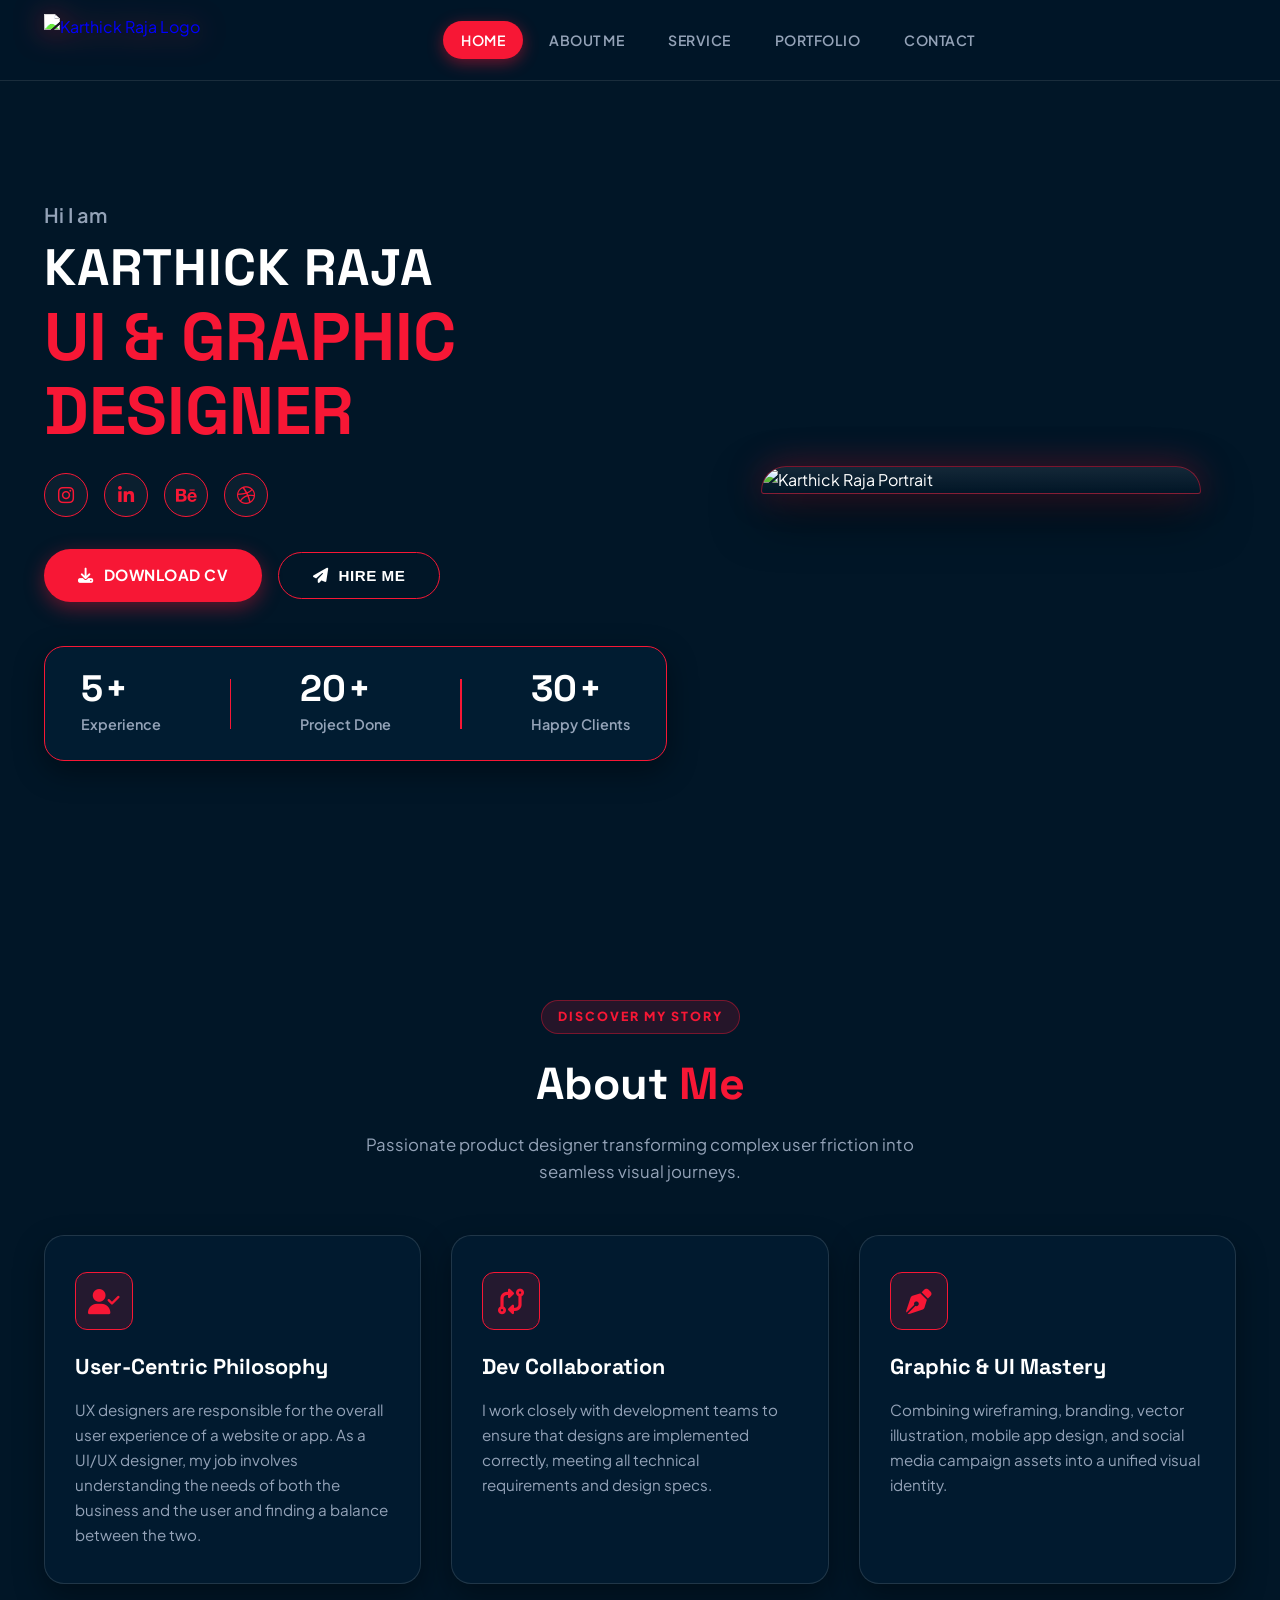
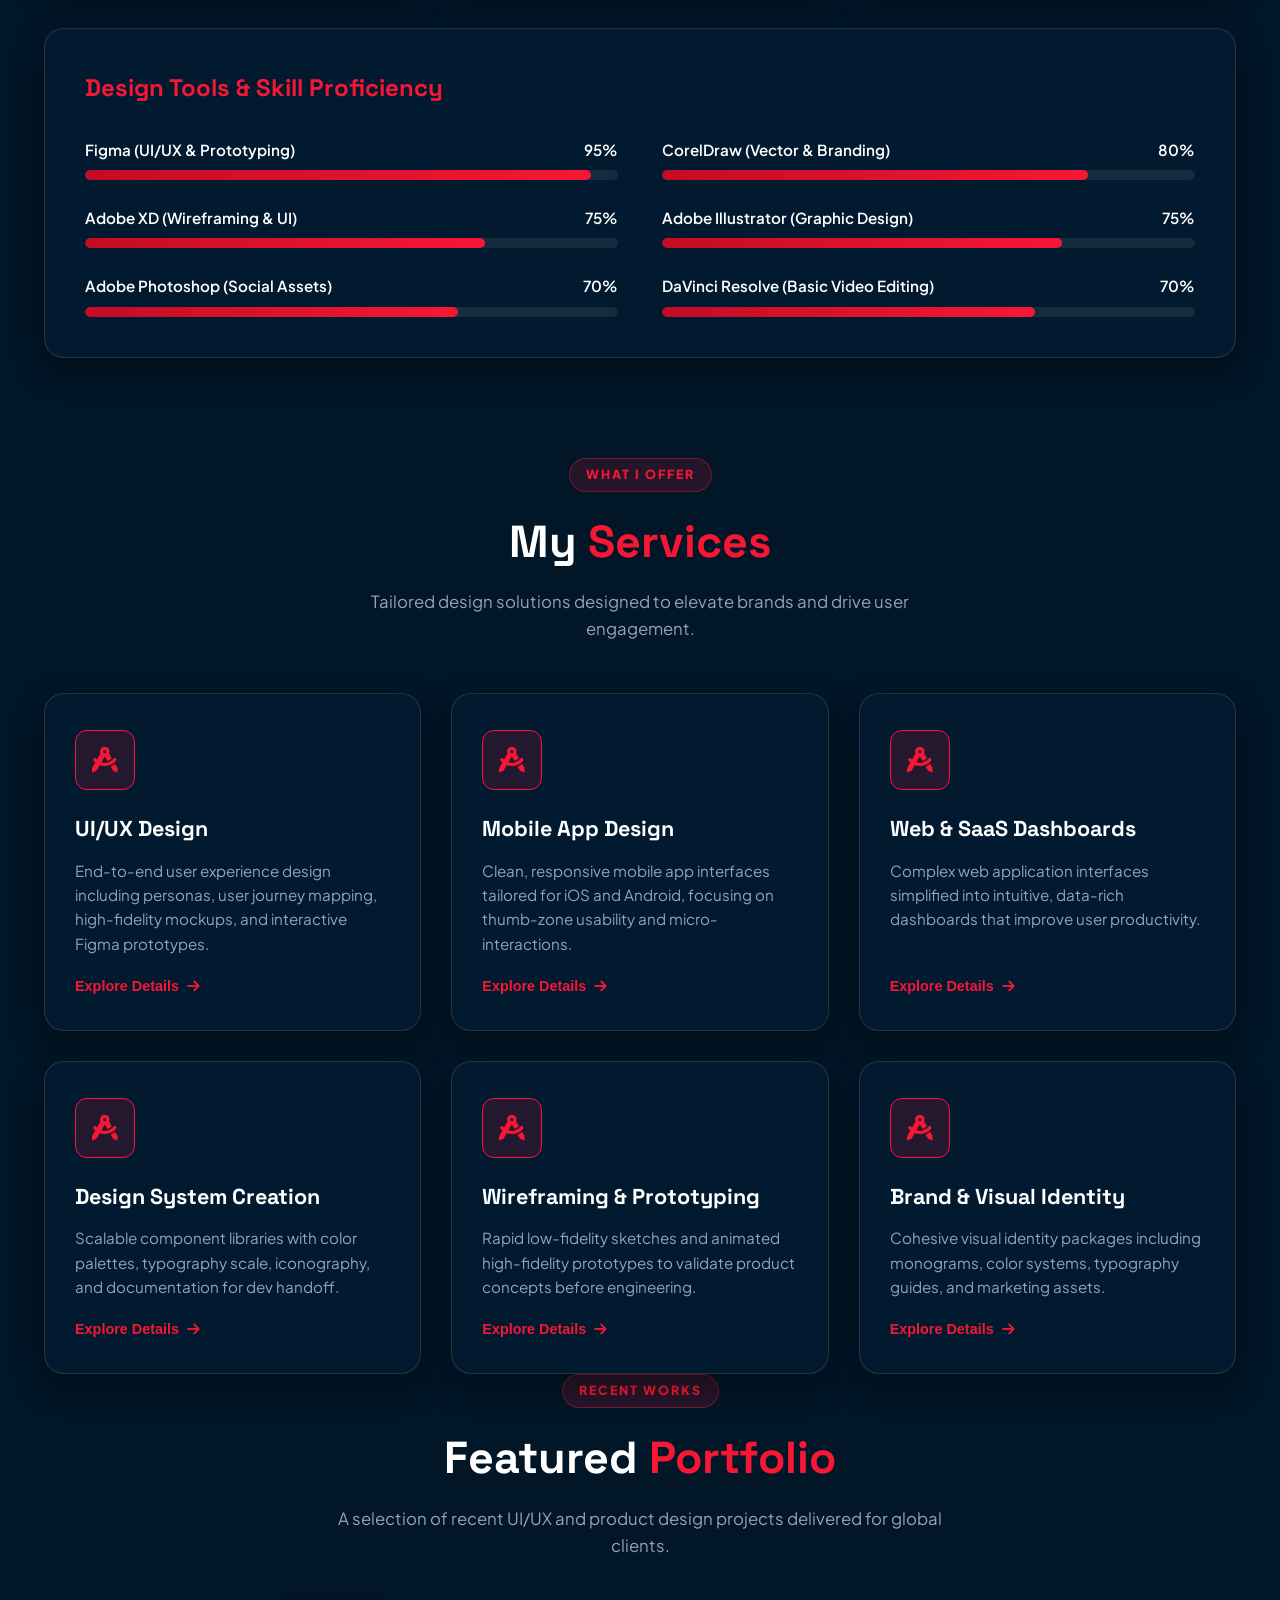
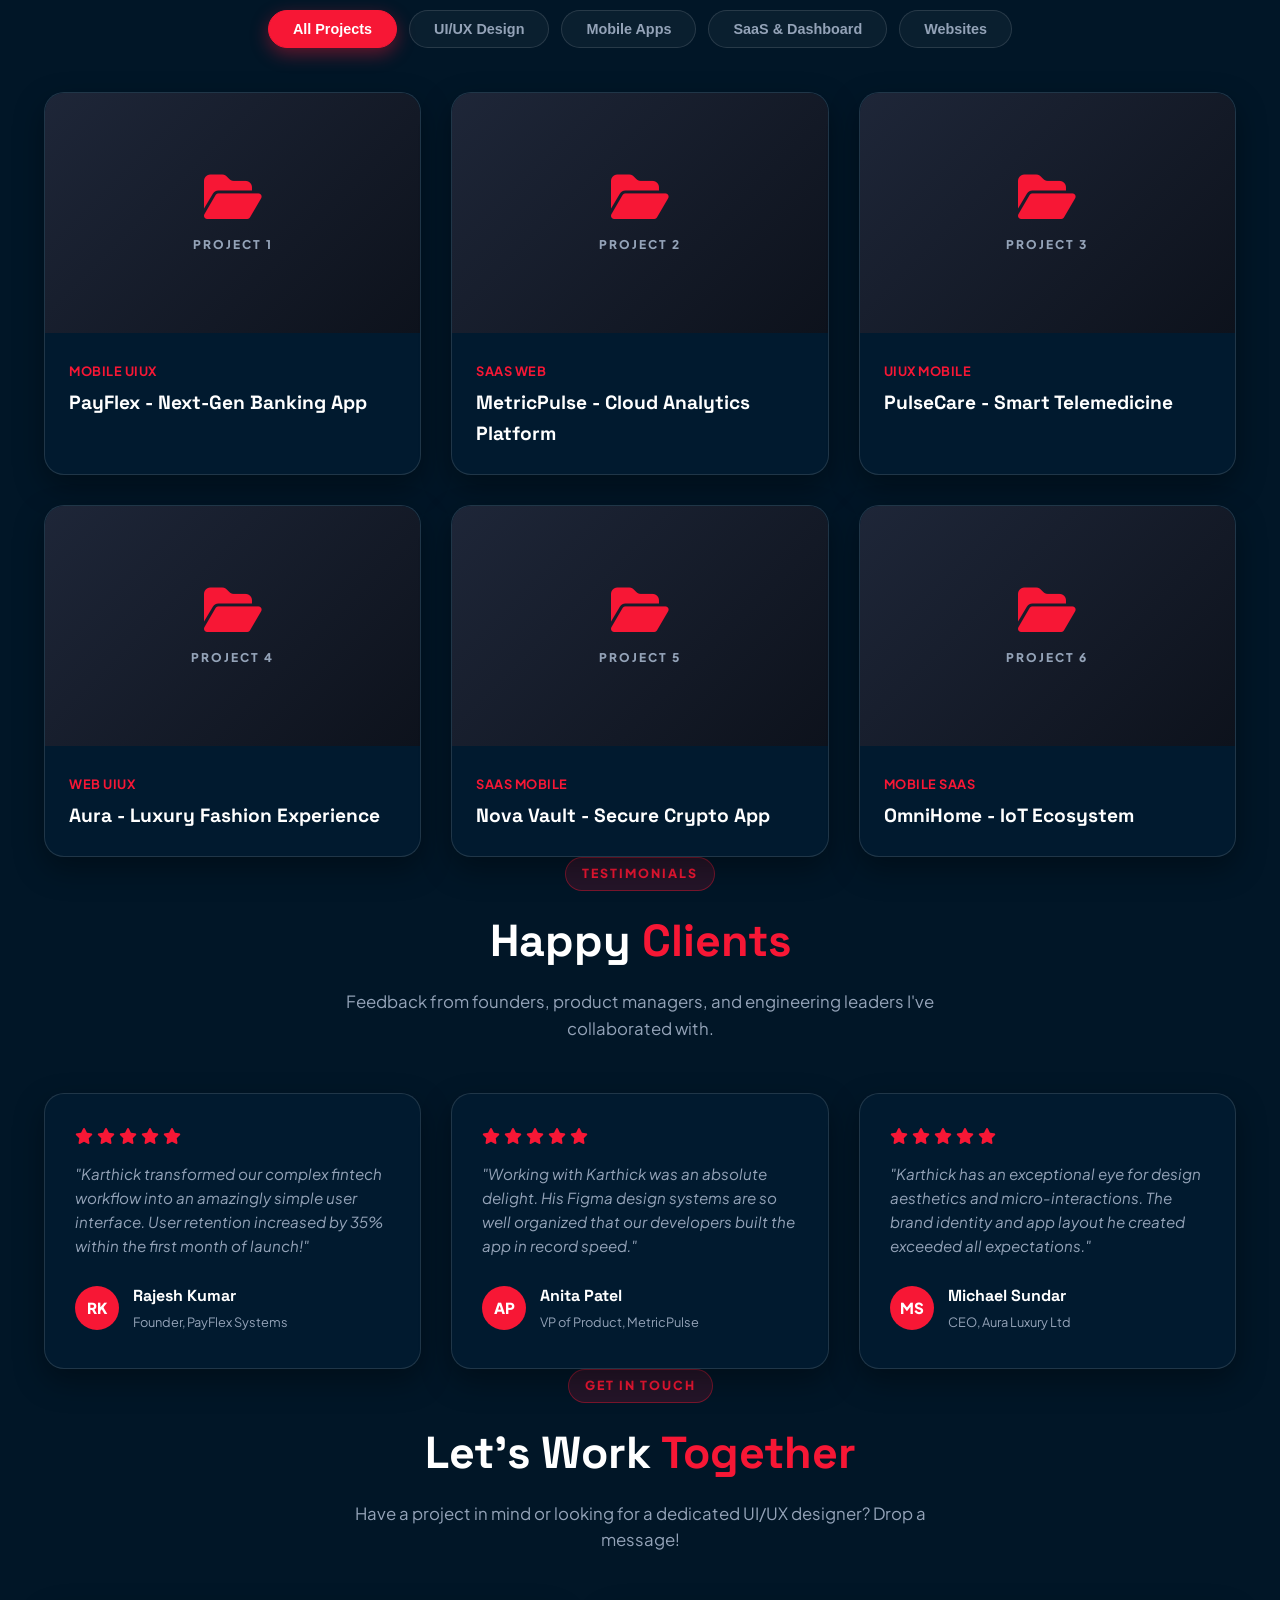
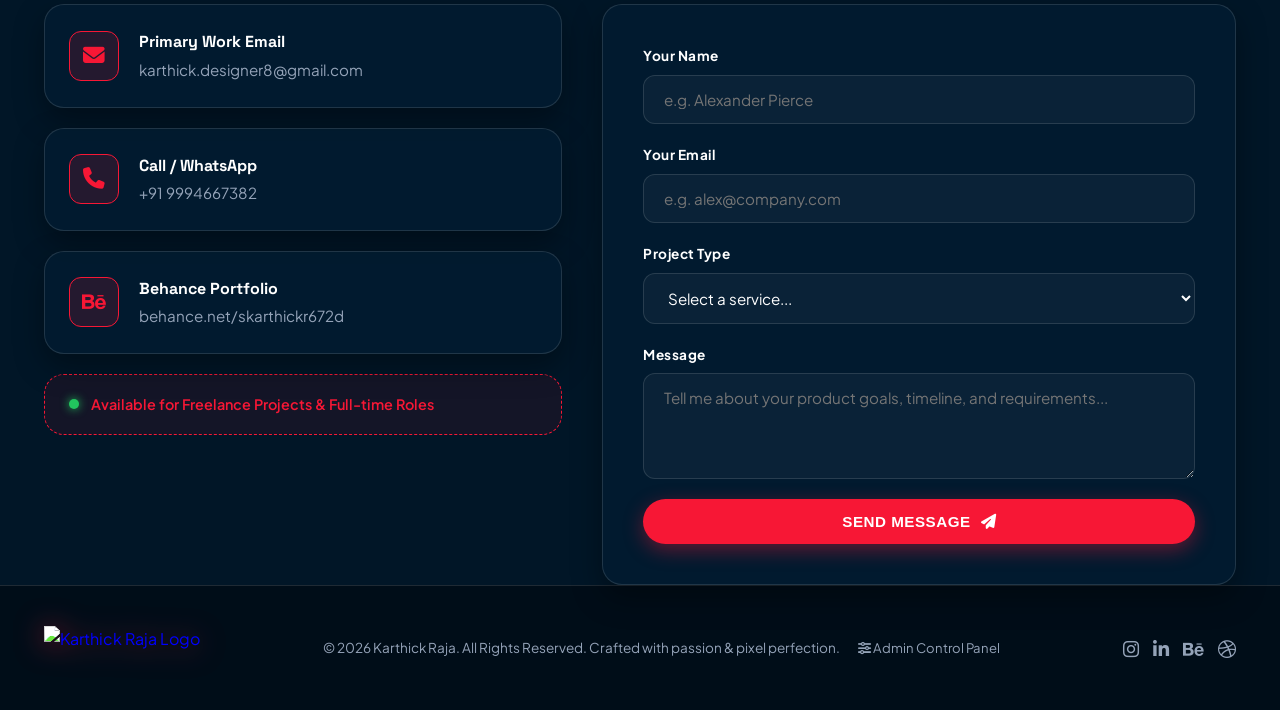
==== commit 81ff00f2: "Add files via upload" ====
--- a/index.html
+++ b/index.html
@@ -35,7 +35,7 @@
         <div class="container nav-container">
             <!-- Brand Logo -->
             <a href="#home" class="brand-logo">
-                <img src="assets/logo.png" alt="Karthick Raja Logo" class="brand-logo-img">
+                <img src="./assets/logo.png" alt="Karthick Raja Logo" class="brand-logo-img">
             </a>
 
             <!-- Navigation Links -->
@@ -45,12 +45,10 @@
                 <a href="#services" class="nav-link">SERVICE</a>
                 <a href="#portfolio" class="nav-link">PORTFOLIO</a>
                 <a href="#contact" class="nav-link">CONTACT</a>
-                <a href="admin.html" class="nav-link text-gold"><i class="fa-solid fa-sliders"></i> ADMIN</a>
             </nav>
 
             <!-- Nav Action CTA -->
             <div class="nav-cta">
-                <a href="assets/Karthick_Raja_Resume.pdf" download="Karthick_Raja_Resume.pdf" target="_blank" rel="noopener" class="btn btn-gold btn-header"><i class="fa-solid fa-download"></i> CV</a>
                 <button class="mobile-toggle" id="mobile-toggle" aria-label="Toggle Menu">
                     <i class="fa-solid fa-bars"></i>
                 </button>
@@ -85,7 +83,7 @@
 
                 <!-- Hero Action Buttons -->
                 <div class="hero-actions">
-                    <a href="assets/Karthick_Raja_Resume.pdf" download="Karthick_Raja_Resume.pdf" target="_blank" rel="noopener" class="btn btn-gold">
+                    <a href="./assets/Karthick_Raja_Resume.pdf" download="Karthick_Raja_Resume.pdf" target="_blank" rel="noopener" class="btn btn-gold">
                         <i class="fa-solid fa-download"></i> DOWNLOAD CV
                     </a>
                     <button class="btn btn-outline" onclick="openModal('hireModal')">
@@ -121,11 +119,10 @@
                 </div>
             </div>
 
-            <!-- Hero Right Image -->
+            <!-- Hero Right Image Card -->
             <div class="hero-image-wrapper">
                 <div class="hero-portrait-card">
-                    <div class="portrait-halo"></div>
-                    <img src="assets/portrait.png" alt="Karthick Raja - UI/UX Designer" class="hero-portrait-img" id="hero-portrait">
+                    <img src="./assets/portrait.png" alt="Karthick Raja Portrait" class="hero-portrait-img" onerror="this.onerror=null; this.src='./assets/portrait.jpg';">
                 </div>
             </div>
         </div>
@@ -556,9 +553,14 @@
     <footer class="footer">
         <div class="container footer-container">
             <a href="#home" class="brand-logo">
-                <img src="assets/logo.png" alt="Karthick Raja Logo" class="footer-logo-img">
+                <img src="./assets/logo.png" alt="Karthick Raja Logo" class="footer-logo-img">
             </a>
-            <p class="footer-copy">© 2026 Karthick Raja. All Rights Reserved. Crafted with passion & pixel perfection.</p>
+            <p class="footer-copy">
+                © 2026 Karthick Raja. All Rights Reserved. Crafted with passion & pixel perfection.
+                <a href="admin.html" style="color: var(--text-muted); margin-left: 16px; text-decoration: none; font-size: 0.82rem; transition: var(--smooth-transition);" onmouseover="this.style.color='#F71735'" onmouseout="this.style.color='var(--text-muted)'">
+                    <i class="fa-solid fa-sliders"></i> Admin Control Panel
+                </a>
+            </p>
             <div class="footer-socials">
                 <a href="https://www.instagram.com/karthickartsplus?igsh=MXV0NG04NGJhenF2cg%3D%3D&utm_source=qr" target="_blank" rel="noopener" class="social-ig"><i class="fa-brands fa-instagram"></i></a>
                 <a href="https://linkedin.com" target="_blank" rel="noopener" class="social-li"><i class="fa-brands fa-linkedin-in"></i></a>
@@ -697,7 +699,7 @@
             </div>
 
             <div class="cv-actions" style="display:flex; gap:12px; margin-top:20px;">
-                <a href="assets/Karthick_Raja_Resume.pdf" download="Karthick_Raja_Resume.pdf" target="_blank" rel="noopener" class="btn btn-gold btn-full"><i class="fa-solid fa-file-pdf"></i> Download Official Resume PDF</a>
+                <a href="./assets/Karthick_Raja_Resume.pdf" download="Karthick_Raja_Resume.pdf" target="_blank" rel="noopener" class="btn btn-gold btn-full"><i class="fa-solid fa-file-pdf"></i> Download Official Resume PDF</a>
             </div>
         </div>
 
